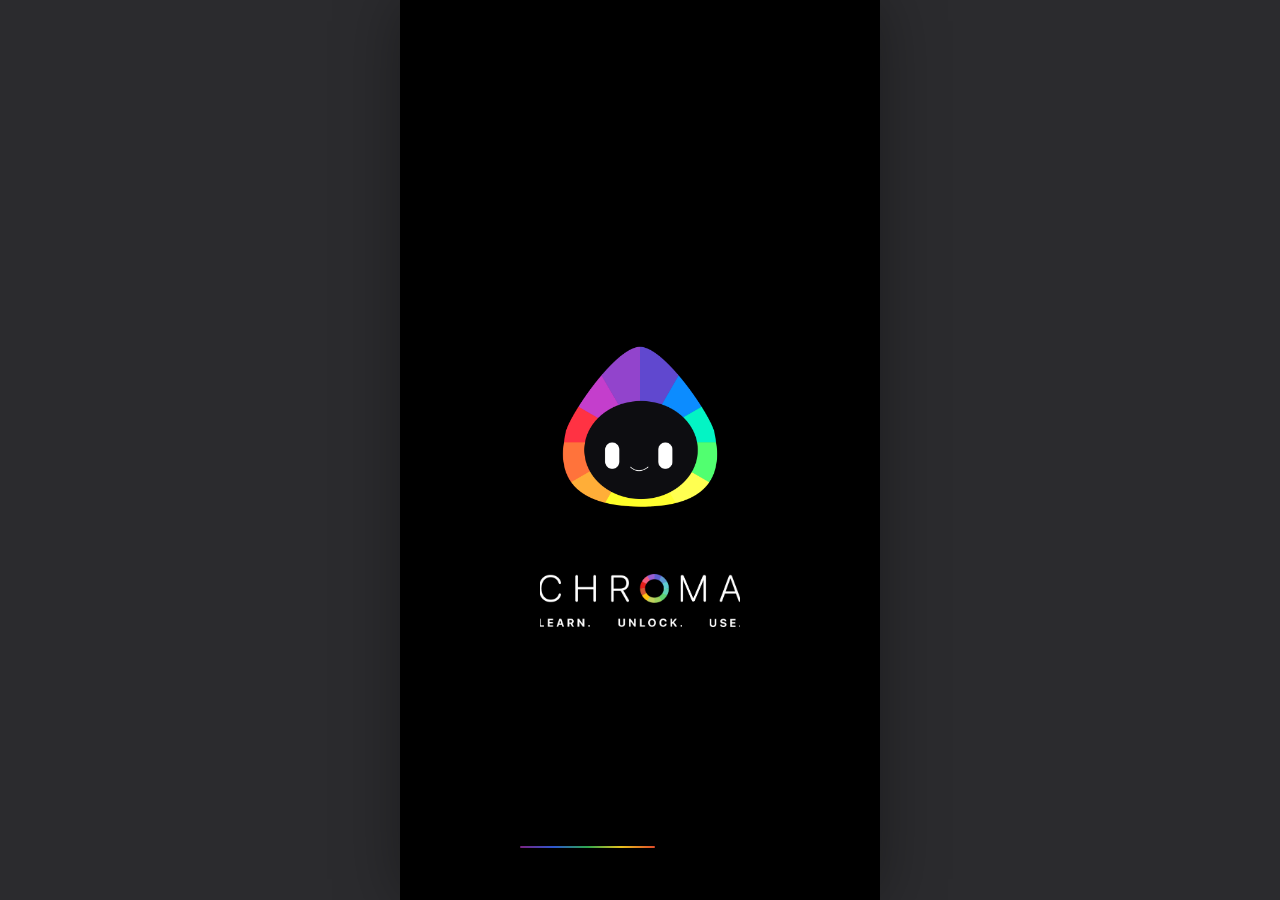
==== app/index.html @ 25a41962 "Add secret colors unlock section to index.html" ====
<!DOCTYPE html>
<html lang="it">
<head>
<meta charset="UTF-8">
<meta name="viewport" content="width=device-width, initial-scale=1, viewport-fit=cover">
<title>CHROMA</title>
<link rel="preconnect" href="https://fonts.googleapis.com">
<link rel="preconnect" href="https://fonts.gstatic.com" crossorigin>
<link href="https://fonts.googleapis.com/css2?family=Inter:wght@300;400;500;600;700&family=Roboto:wght@400;500;600;700&display=swap" rel="stylesheet">
<link rel="stylesheet" href="style.css">
<link rel="manifest" href="manifest.webmanifest">
<meta name="theme-color" content="#7b2482">
<link rel="icon" href="icons/icon-192.png">
<link rel="apple-touch-icon" href="icons/icon-192.png">
<meta name="apple-mobile-web-app-capable" content="yes">
<meta name="mobile-web-app-capable" content="yes">
<meta name="apple-mobile-web-app-status-bar-style" content="black-translucent">
<meta name="apple-mobile-web-app-title" content="CHROMA">
</head>
<body>
<div id="device">

  <section class="screen" id="splash">
    <img class="splash-logo" data-a="chroma-logo.png" alt="Chroma">
    <img class="splash-lettering" data-a="chroma-lettering.png" alt="CHROMA – Learn. Unlock. Use.">
    <div class="splash-line"></div>
  </section>

  <section class="screen onb" id="onb1">
    <h1 class="onb-title">Benvenuto in <b>CHROMA</b></h1>
    <p class="onb-text">L’applicazione che ti insegna<br>il vero significato dei colori</p>
    <img class="onb-omino" data-a="chroma-omino.png" alt="">
    <button class="btn-primary onb-btn wide" data-go="onb2">Impara con Chroma</button>
    <img class="onb-dots" data-a="dots-1.svg" alt="">
  </section>

  <section class="screen onb" id="onb2">
    <h1 class="onb-title">Impara</h1>
    <p class="onb-text t2">Approfondisci la teoria<br>e la psicologia dei colori<br>con lezioni interattive.</p>
    <div class="onb-illu">
      <img data-a="impara-1.png" style="left:44px;top:118px;width:105px;transform:rotate(-21.5deg)" alt="">
      <img data-a="impara-2.png" style="left:125px;top:150px;width:112px;transform:rotate(26deg)" alt="">
      <img data-a="impara-3.png" style="left:121px;top:27px;width:105px;transform:rotate(22deg)" alt="">
    </div>
    <button class="btn-primary onb-btn" data-go="onb3">avanti</button>
    <img class="onb-dots" data-a="dots-2.svg" alt="">
  </section>

  <section class="screen onb" id="onb3">
    <h1 class="onb-title">Gioca e impara</h1>
    <p class="onb-text t3">Completa quiz, missioni<br>e sfide per sbloccare<br>nuovi colori e badge!</p>
    <div class="onb-illu">
      <img data-a="vinci-1.png" style="left:34px;top:40px;width:110px;transform:rotate(-39deg)" alt="">
      <img data-a="vinci-2.png" style="left:71px;top:95px;width:155px" alt="">
      <img data-a="vinci-3.png" style="left:163px;top:73px;width:60px;transform:rotate(-28deg)" alt="">
    </div>
    <input class="onb-name" data-onb-name type="text" maxlength="18" placeholder="Come ti chiami?" autocomplete="given-name">
    <button class="btn-primary onb-btn" data-go="home" data-onboarded>Inizia</button>
    <img class="onb-dots" data-a="dots-3.svg" alt="">
  </section>

  <section class="screen tabbed" id="home" data-tab="home">
    <div class="scroll">
      <img class="home-face" data-a="chroma-faccia.png" alt="Chroma">
      <div class="install-bar" data-install hidden>
        <span>📲 Installa CHROMA per usarla a schermo intero</span>
        <button data-install-go>Installa</button><button class="x" data-install-x aria-label="Chiudi">✕</button>
      </div>
      <h1 class="home-title">Ciao, <span data-bind="greet">Benvenuto</span>!</h1>
      <p class="subtitle">Pronto a scoprire qualcosa di nuovo sui colori oggi?</p>

      <div class="row home-top">
        <div class="card cream streak">
          <div class="streak-num"><img data-a="fire.png" alt=""><span data-bind="streak">4</span></div>
          <div class="streak-lbl">Streak</div>
        </div>
        <button class="card cream level" data-go="profilo">
          <div class="level-head">
            <div>
              <div class="level-title">Livello <span data-bind="level">8</span></div>
              <div class="level-sub" data-bind="levelTitle">Pittore sfumato</div>
            </div>
            <img data-a="color-wheel.png" alt="">
          </div>
          <div class="xpbar"><i data-bind-width="xp"></i></div>
          <div class="xp-lbl"><span data-bind="xp">0</span> / <span data-bind="xpNeed">200</span> XP</div>
        </button>
      </div>

      <div class="card blue challenge">
        <div class="ch-title">Sfida del giorno</div>
        <div class="ch-sub" data-ch-sub>Missioni di oggi</div>
        <button class="glass-btn" data-go="missioni">Vai alle missioni <span class="m-ready" data-m-ready hidden></span></button>
      </div>

      <button class="card cream cotd" data-cotd>
        <span class="cotd-sw" data-cotd-sw></span>
        <span class="cotd-txt"><small>Colore del giorno</small><b data-cotd-name></b><em data-cotd-hex></em><span data-cotd-emo></span></span>
        <span class="cotd-go">Apri ›</span>
      </button>
      <h2 class="section">Quest giornaliere</h2>
      <button class="card cream quest-card" data-go="quizhub">
        <div class="qc-text">
          <div class="qc-title">Fammi vedere cosa hai imparato sui colori</div>
          <div class="qc-desc">Verificà la tua conoscenza sulle nolege che hai appreso dalla ultime lezioni e scopri il tuo livello sulla psicologia dei colori</div>
        </div>
        <div class="qc-bars"><img data-a="quest-bar-1.svg" alt=""><img data-a="quest-bar-2.svg" alt=""><img data-a="quest-bar-3.svg" alt=""></div>
      </button>

      <div class="section-row"><h2 class="section">I tuoi colori sbloccati</h2><span class="section"><span data-bind="ownedN">8</span> / <span data-bind="totalColors">28</span></span></div>
      <div class="colors-row">
        <div class="home-swatches" data-home-swatches></div>
        <button class="colors-more" data-go="colori"><img data-a="color-more.svg" alt=""><img class="arr" data-a="right-arrow.png" alt="Vedi tutti"></button>
      </div>

      <div class="card indigo ai-box">
        <div class="ai-text">
          <div class="ai-title">Aiutaci a insegnare qualcosa di nuovo a Chroma !</div>
          <div class="ai-sub">Il nostro modello di AI per la critica del colore</div>
        </div>
        <img class="ai-wheel" data-a="color-wheel.png" alt="">
        <a class="glass-btn ai-btn" href="https://sebabreak.github.io/Chroma/sovrainterpretazione-cromatica/" target="_blank" rel="noopener">entra sul nostro sito</a>
      </div>
    </div>
  </section>

  <section class="screen tabbed" id="explore" data-tab="explore">
    <div class="scroll">
      <button class="back" data-back><img data-a="right-arrow.png" alt="Indietro"></button>
      <h1 class="page-title">Scopri</h1>
      <h2 class="section mt">Strumenti</h2>
      <div class="tools">
        <button class="tool-card lab-card" data-go="lab"><span class="tool-ic"><svg viewBox="0 0 40 40"><path d="M20 20 L15.34 2.61 A18 18 0 0 1 24.66 2.61Z" fill="hsl(0,85%,55%)"/><path d="M20 20 L24.66 2.61 A18 18 0 0 1 32.73 7.27Z" fill="hsl(30,85%,55%)"/><path d="M20 20 L32.73 7.27 A18 18 0 0 1 37.39 15.34Z" fill="hsl(60,85%,55%)"/><path d="M20 20 L37.39 15.34 A18 18 0 0 1 37.39 24.66Z" fill="hsl(90,85%,55%)"/><path d="M20 20 L37.39 24.66 A18 18 0 0 1 32.73 32.73Z" fill="hsl(120,85%,55%)"/><path d="M20 20 L32.73 32.73 A18 18 0 0 1 24.66 37.39Z" fill="hsl(150,85%,55%)"/><path d="M20 20 L24.66 37.39 A18 18 0 0 1 15.34 37.39Z" fill="hsl(180,85%,55%)"/><path d="M20 20 L15.34 37.39 A18 18 0 0 1 7.27 32.73Z" fill="hsl(210,85%,55%)"/><path d="M20 20 L7.27 32.73 A18 18 0 0 1 2.61 24.66Z" fill="hsl(240,85%,55%)"/><path d="M20 20 L2.61 24.66 A18 18 0 0 1 2.61 15.34Z" fill="hsl(270,85%,55%)"/><path d="M20 20 L2.61 15.34 A18 18 0 0 1 7.27 7.27Z" fill="hsl(300,85%,55%)"/><path d="M20 20 L7.27 7.27 A18 18 0 0 1 15.34 2.61Z" fill="hsl(330,85%,55%)"/><circle cx="20" cy="20" r="7" fill="#fff"/></svg></span><b>Laboratorio</b><small>Ruota dei colori, codici e armonie</small></button>
        <button class="tool-card photo-card" data-go="foto"><span class="tool-ic cam"><svg viewBox="0 0 24 24"><path d="M9 4 7.5 6H4a2 2 0 0 0-2 2v10a2 2 0 0 0 2 2h16a2 2 0 0 0 2-2V8a2 2 0 0 0-2-2h-3.5L15 4z" fill="none" stroke="currentColor" stroke-width="2" stroke-linejoin="round"/><circle cx="12" cy="13" r="4" fill="none" stroke="currentColor" stroke-width="2"/></svg></span><b>Colori da una foto</b><small>Estrai e interpreta una palette</small></button>
      </div>
      <h2 class="section mt">Le mie palette</h2>
      <div class="row gap">
        <button class="pill outline-blue" data-go="palette">Le mie palette</button>
        <button class="pill fill-blue" data-toast="Sei già in Scopri">Scopri</button>
      </div>
      <h2 class="section mt">Combinazioni di colori</h2>
      <h1 class="combo-title">Combinazioni di colori</h1>
      <div class="combo-grid">
        <button data-combo="Complementari"><img data-a="complementari.png" alt=""><span>Complementari</span></button>
        <button data-combo="Analoghi"><img data-a="analoghi.png" alt=""><span>Analoghi</span></button>
        <button data-combo="Triade"><img data-a="triade.png" alt=""><span>Triade</span></button>
        <button data-combo="Split complementari"><img data-a="split-complementari.png" alt=""><span>Split complementari</span></button>
        <button data-combo="Rettangolo"><img data-a="rettangolo.png" alt=""><span>Rettangolo</span></button>
        <button data-combo="Quadrato"><img data-a="quadrato.png" alt=""><span>Quadrato</span></button>
      </div>
    </div>
  </section>

  <section class="screen tabbed" id="quest" data-tab="quest">
    <div class="scroll">
      <button class="back" data-back><img data-a="right-arrow.png" alt="Indietro"></button>
      <div class="segmented">
        <button data-go="lezioni">Lezioni</button>
        <button class="on">Quest</button>
      </div>
      <div class="stack-card">
        <div class="card yellow quest-card">
          <div class="qc-text">
            <div class="qc-title">Vediamo cosa hai imparato sui colori</div>
            <div class="qc-desc">Verificà la tua conoscenza sulle nolege che hai appreso dalla ultime lezioni e scopri il tuo livello sulla psicologia dei colori</div>
          </div>
          <div class="qc-bars"><img data-a="quest-bar-dark-1.svg" alt=""><img data-a="quest-bar-dark-2.svg" alt=""><img data-a="quest-bar-dark-3.svg" alt=""></div>
        </div>
      </div>
      <h2 class="section mt">Quiz</h2>
      <button class="card purple quest-card" data-go="quizhub">
        <div class="qc-text">
          <div class="qc-title">Fammi vedere cosa hai imparato sui colori</div>
          <div class="qc-desc">Verificà la tua conoscenza sulle nolege che hai appreso dalla ultime lezioni e scopri il tuo livello sulla psicologia dei colori</div>
        </div>
        <img class="chev" data-a="right-arrow.png" alt="">
      </button>
      <h2 class="section mt">Missioni attive</h2>
      <button class="card cream mission" data-am>
        <div class="qc-title" data-am-title></div>
        <div class="mission-row"><span data-am-n></span><span data-am-xp></span></div>
        <div class="mbar"><i data-am-bar></i></div>
      </button>
      <button class="link-all" data-go="missioni">Tutte le missioni ›</button>
    </div>
  </section>

  <section class="screen tabbed" id="lezioni" data-tab="lezioni">
    <div class="scroll">
      <button class="back" data-back><img data-a="right-arrow.png" alt="Indietro"></button>
      <div class="segmented">
        <button class="on">Lezioni</button>
        <button data-go="quest">Quest</button>
      </div>
      <div class="section-row sr-mt"><h2 class="section">Percorso guidato</h2><span class="sec-note" data-lessons-done-n></span></div>
      <div class="lesson-list" data-lessons></div>
      <div class="section-row sr-mt"><h2 class="section">Il colore nel digitale</h2><span class="sec-note" data-dig-done-n></span></div>
      <div class="lesson-list" data-lessons="digitale"></div>
      <div class="section-row sr-mt"><h2 class="section">Altre lezioni - Combinazioni di colori</h2><span class="sec-note" data-combo-read-n></span></div>
      <div class="combo-grid small">
        <button data-combo="Complementari"><img data-a="complementari.png" alt=""><span>Complementari</span></button>
        <button data-combo="Analoghi"><img data-a="analoghi.png" alt=""><span>Analoghi</span></button>
        <button data-combo="Triade"><img data-a="triade.png" alt=""><span>Triade</span></button>
        <button data-combo="Split complementari"><img data-a="split-complementari.png" alt=""><span>Split complementari</span></button>
        <button data-combo="Rettangolo"><img data-a="rettangolo.png" alt=""><span>Rettangolo</span></button>
        <button data-combo="Quadrato"><img data-a="quadrato.png" alt=""><span>Quadrato</span></button>
      </div>
    </div>
  </section>

  <section class="screen tabbed" id="lezione" data-tab="lezioni">
    <div class="scroll">
      <button class="back" data-back><img data-a="right-arrow.png" alt="Indietro"></button>
      <div class="detail-head">Dettaglio lezione</div>
      <div class="detail-img"><img data-lesson-img alt=""></div>
      <h1 class="detail-title" data-lesson-title></h1>
      <p class="detail-meta">O 5 min - livello base</p>
      <div class="detail-body" data-lesson-body></div>
      <h2 class="detail-title sm">Curiosità</h2>
      <p class="detail-body" data-lesson-fact></p>
      <div class="detail-actions">
        <button class="btn-primary sm" data-lesson-next>avanti</button>
        <button class="btn-primary sm" data-lesson-quiz>Quiz</button>
      </div>
    </div>
  </section>

  <section class="screen tabbed" id="combo" data-tab="explore">
    <div class="scroll">
      <button class="back" data-back><img data-a="right-arrow.png" alt="Indietro"></button>
      <h1 class="page-title">Combinazioni di colori</h1>
      <h2 class="section combo-name" data-combo-name></h2>
      <div data-combo-p1>
        <img class="combo-wheel" data-combo-img alt="">
        <p class="combo-p" data-combo-intro></p>
        <h3 class="combo-h">Come funziona</h3>
        <p class="combo-p" data-combo-how></p>
      </div>
      <div data-combo-p2 hidden>
        <h3 class="combo-h first">Quando usarla</h3>
        <p class="combo-p" data-combo-when></p>
        <p class="combo-p gap" data-combo-extra1></p>
        <p class="combo-p gap" data-combo-extra2></p>
      </div>
      <div class="detail-actions combo-actions">
        <button class="btn-primary sm" data-combo-next>avanti</button>
      </div>
    </div>
  </section>

  <section class="screen tabbed brown" id="quizcat" data-tab="quest">
    <div class="scroll">
      <button class="back light" data-back><img data-a="right-arrow.png" alt="Indietro"></button>
      <h1 class="page-title white">Colori</h1>
      <button class="btn-primary theory" data-go="lezioni">Consulta la teoria</button>
      <div class="lesson-list" data-lessons="quiz"></div>
    </div>
  </section>

  <section class="screen tabbed darkbrown" id="quiz" data-tab="quest">
    <div class="scroll">
      <button class="back light" data-back><img data-a="right-arrow.png" alt="Indietro"></button>
      <h1 class="page-title white" data-quiz-title></h1>
      <div class="quiz-card">
        <div class="quiz-h">Quiz</div>
        <div class="quiz-n" data-quiz-n>1 / 3</div>
        <div class="quiz-q" data-quiz-q></div>
        <div class="quiz-answers" data-quiz-answers></div>
        <div class="quiz-feedback" data-quiz-feedback></div>
        <button class="btn-primary sm quiz-next" data-quiz-next hidden>avanti</button>
      </div>
    </div>
  </section>

  <section class="screen tabbed" id="profilo" data-tab="profilo">
    <div class="scroll">
      <button class="back" data-back><img data-a="right-arrow.png" alt="Indietro"></button>
      <h1 class="page-title">Profilo</h1>
      <button class="gear" data-go="impostazioni" aria-label="Impostazioni">⚙</button>
      <div class="prof-head">
        <button class="avatar-ring" data-go="avatar" aria-label="Cambia immagine del profilo">
          <span class="avatar-pic" data-avatar></span>
          <span class="avatar-lv">Lv <b data-bind="level">1</b></span>
          <span class="avatar-edit">✎</span>
        </button>
        <div class="prof-id">
          <div class="prof-name" data-bind="name">Luca</div>
          <button class="prof-role" data-title-pick><span data-bind="levelTitle">Apprendista</span> <i>▾</i></button>
        </div>
      </div>
      <div class="lv-strip">
        <div class="lv-top"><b>Livello <span data-bind="level">1</span></b><span><span data-bind="xp">0</span> / <span data-bind="xpNeed">200</span> XP</span></div>
        <div class="xpbar wide"><i data-bind-width="xp"></i></div>
        <div class="lv-next" data-lv-next></div>
        <div class="compl"><span>Completamento di CHROMA</span><b data-bind="completion">0%</b></div>
        <div class="xpbar wide compl-bar"><i data-bind-width="completion"></i></div>
      </div>
      <div class="card cream stats3">
        <div><span>Livello</span><b data-bind="level">8</b></div>
        <div><span>XP</span><b data-bind="xp">760</b></div>
        <div><span>Colori sbloccati</span><b data-bind="ownedN">8</b></div>
      </div>
      <div class="card green totals">
        <div><span>Tempo totale</span><b data-bind="timeStr">5 h 12 min</b></div>
        <i></i>
        <div><span>XP totali</span><b data-bind="xpTotal">4.218</b></div>
      </div>
      <button class="card cream titles-link" data-go="titoli">
        <span class="tl-ic">🏅</span><span><b>I tuoi titoli</b><small><span data-bind="titlesN">1</span> titoli sbloccati · storico dei livelli</small></span><i>›</i>
      </button>
      <h2 class="section mt">I tuoi progressi</h2>
      <div class="grid2">
        <div class="card amber stat"><span>Quest completate</span><b class="g-purple" data-bind="quests">17</b></div>
        <button class="card outline-purple stat center" data-go="badges"><span>Badges</span></button>
      </div>
      <h2 class="section mt">Le tue statistiche</h2>
      <div class="grid2">
        <div class="card sky stat"><span>Lezioni completate</span><b class="g-teal" data-bind="lessonsTotal">4</b></div>
        <div class="card sky stat"><span>Quiz completati</span><b class="g-teal" data-bind="quizzes">13</b></div>
        <div class="card sky stat"><span>Missioni completate</span><b class="g-navy" data-bind="missionsDone">8</b></div>
        <div class="card cream stat"><span>Giorni in streak</span><b class="g-orange" data-bind="streak">4</b></div>
      </div>
    </div>
  </section>

  <section class="screen tabbed" id="badges" data-tab="profilo">
    <div class="scroll">
      <button class="back" data-back><img data-a="right-arrow.png" alt="Indietro"></button>
      <h1 class="page-title center">Badge</h1>
      <div class="badge-tabs">
        <button class="on" data-filter="all">Tutti</button>
        <button class="green" data-filter="got">Ottenuti</button>
        <button class="red" data-filter="locked">Bloccati</button>
      </div>
      <div class="badge-grid" data-badge-grid></div>
    </div>
  </section>

  <section class="screen tabbed" id="palette" data-tab="explore">
    <div class="scroll">
      <button class="back" data-back><img data-a="right-arrow.png" alt="Indietro"></button>
      <h1 class="page-title">Esplora</h1>
      <h2 class="section mt">Le mie palette</h2>
      <div class="row gap">
        <button class="pill fill-blue">Le mie palette</button>
        <button class="pill outline-blue" data-go="explore">Scopri</button>
      </div>
      <h2 class="section mt">Palette personali</h2>
      <div class="palette-list" data-palettes></div>
      <button class="new-pal" data-new-palette>＋ Crea una palette con i tuoi colori</button>
    </div>
  </section>

  <section class="screen tabbed" id="palettedet" data-tab="explore">
    <div class="scroll">
      <button class="back" data-back><img data-a="right-arrow.png" alt="Indietro"></button>
      <h1 class="page-title" data-pal-title></h1>
      <div class="pal-dots big" data-pal-dots></div>
      <div class="card cream pal-card"><h3>Significato</h3><p data-pal-text></p></div>
      <h2 class="section pal-emo-h">Emozioni associate</h2>
      <div class="chips" data-pal-emo></div>
      <div class="card cream pal-card"><h3>Curiosità</h3><p data-pal-fact></p></div>
    </div>
  </section>

  <section class="screen tabbed" id="missioni" data-tab="quest">
    <div class="scroll">
      <button class="back" data-back><img data-a="right-arrow.png" alt="Indietro"></button>
      <h1 class="page-title center">Missioni</h1>
      <div class="mr-tabs three">
        <button class="on" data-mtab="percorso">Percorso</button>
        <button data-mtab="giornaliera">Oggi</button>
        <button data-mtab="serie">Speciali</button>
      </div>
      <div data-mpane="percorso">
        <p class="mr-note">Completa lezioni e quiz per ottenere XP e sbloccare nuovi colori.</p>
        <div class="m-list" data-missions="percorso"></div>
      </div>
      <div data-mpane="giornaliera" hidden>
        <p class="mr-note">Si rinnovano ogni giorno e danno XP extra per salire di livello.</p>
        <div class="m-list" data-missions="giornaliera"></div>
      </div>
      <div data-mpane="serie" hidden>
        <p class="mr-note">Torna ogni giorno: con la serie di giorni consecutivi sblocchi i colori speciali.</p>
        <div class="m-list" data-missions="serie"></div>
      </div>
    </div>
  </section>

  <section class="screen tabbed" id="missione" data-tab="quest">
    <div class="scroll center-col">
      <button class="back" data-back><img data-a="right-arrow.png" alt="Indietro"></button>
      <div class="detail-head" data-md-kind>Dettaglio missione</div>
      <div class="m-badge" data-md-pic></div>
      <h2 class="m-title" data-md-title></h2>
      <p class="m-desc" data-md-desc></p>
      <div class="card cream m-prog">
        <div class="mp-lbl">Progresso</div>
        <div class="mp-n" data-md-n></div>
        <div class="mbar"><i data-md-bar></i></div>
      </div>
      <div class="card blue m-rew">
        <div class="mp-lbl">Reward</div>
        <div class="mr-row"><span data-md-xp></span><span class="md-extra" data-md-extra></span></div>
      </div>
      <button class="btn-primary m-btn" data-md-btn></button>
    </div>
  </section>

  <section class="screen tabbed" id="rewardok" data-tab="quest">
    <div class="scroll center-col">
      <div class="detail-head">Reward ottenuto</div>
      <div class="m-badge ok"><img data-a="chroma-faccia.png" alt=""></div>
      <h2 class="m-title">Reward ottenuto!</h2>
      <p class="m-desc c">Hai guadagnato:</p>
      <p class="gain" data-ro-xp></p>
      <p class="gain won" data-ro-color>+ colore casuale</p>
      <p class="gain" data-ro-badge></p>
      <button class="btn-primary m-btn" data-go="missioni">Ottimo!</button>
    </div>
  </section>

  <section class="screen tabbed" id="lezfine" data-tab="lezioni">
    <img class="lf-face" data-a="chroma-faccia.png" alt="">
    <div class="detail-head lf-head">Lezione completata</div>
    <div class="lf-text">
      <h2>Lezione completata!</h2>
      <p>Hai guadagnato</p>
      <b>+ 50 XP</b>
    </div>
    <button class="btn-primary lf-btn" data-lf-quiz>Fai il quiz</button>
    <button class="btn-link lf-back" data-go="lezioni">Torna alle lezioni</button>
  </section>

  <section class="screen" id="evento">
    <div class="scroll ev">
      <button class="back light" data-ev-back><img data-a="right-arrow.png" alt="Indietro"></button>
      <h1 class="ev-title">Quiz completato!</h1>
      <div class="ev-sub" data-ev-name></div>
      <div class="card cream ev-res">
        <h3>Risultato</h3>
        <div class="ev-row"><span>Risposte corrette</span><b data-ev-score></b></div>
        <div class="ev-row"><span>Accuratezza</span><b data-ev-acc></b></div>
      </div>
      <div class="card cream ev-rew">
        <h3>Ricompense</h3>
        <b data-ev-xp></b>
        <img data-a="color-wheel.png" alt="">
      </div>
      <div class="card cream ev-badge" data-ev-badge>
        <h3>Nuovo badge!</h3>
        <div class="ev-b-row">
          <div class="ev-tile"><i data-ev-swatch></i></div>
          <div class="ev-b-side">
            <div class="ev-b-name" data-ev-bname></div>
            <button class="glass-btn dark" data-ev-redeem>Riscatta</button>
            <button class="ev-apply" data-ev-apply hidden>Usa come tema</button>
          </div>
        </div>
      </div>
      <p class="ev-retry" data-ev-retry>Rispondi correttamente a tutte le domande per sbloccare il colore!</p>
      <button class="btn-primary ev-btn" data-ev-back>Torna ai quiz</button>
    </div>
  </section>

  <section class="screen tabbed" id="quizhub" data-tab="quest">
    <div class="scroll">
      <button class="back" data-back><img data-a="right-arrow.png" alt="Indietro"></button>
      <h1 class="page-title">Quiz</h1>
      <h2 class="section mt">Quiz sui colori</h2>
      <button class="card cat-card cat-colors" data-go="quizcat">
        <div class="cat-t">Psicologia del colore</div>
        <div class="cat-s">8 colori, dal rosso al nero · 8 quiz</div>
        <div class="cat-prog" data-qprog-colors></div>
        <div class="cat-dots"><i style="background:#e3242b"></i><i style="background:#ff7a00"></i><i style="background:#ffd000"></i><i style="background:#2fa84f"></i><i style="background:#1f5fe0"></i><i style="background:#8a2be2"></i><i style="background:#f6f4ee"></i><i style="background:#18181d"></i></div>
        <img class="chev" data-a="right-arrow.png" alt="">
      </button>
      <h2 class="section mt">Quiz sulle combinazioni dei colori</h2>
      <button class="card cat-card cat-combo" data-go="quizcomb">
        <div class="cat-t">Combinazione dei colori</div>
        <div class="cat-s">Le basi delle combinazioni · Armonie di colore · 6 quiz</div>
        <div class="cat-prog" data-qprog-combo></div>
        <img class="cat-wheel" data-a="complementari.png" alt="">
        <img class="chev" data-a="right-arrow.png" alt="">
      </button>
      <h2 class="section mt">Quiz sul colore digitale</h2>
      <button class="card cat-card cat-dig" data-go="quizdig">
        <div class="cat-t">Il colore nel digitale</div>
        <div class="cat-s">RGB, HEX, HSL, CMYK e contrasto · 5 quiz</div>
        <div class="cat-prog" data-qprog-dig></div>
        <img class="chev" data-a="right-arrow.png" alt="">
      </button>
      <h2 class="section mt">Allenamento dell'occhio</h2>
      <div class="games">
        <button class="game-card" data-game="guess"><span class="g-ic">#</span><b>Indovina il colore</b><small>Dal codice HEX al colore</small><em data-best="guess"></em></button>
        <button class="game-card" data-game="order"><span class="g-ic">◐</span><b>Dal chiaro allo scuro</b><small>Ordina per luminosità</small><em data-best="order"></em></button>
        <button class="game-card" data-game="comp"><span class="g-ic">◑</span><b>Trova il complementare</b><small>Il colore opposto sulla ruota</small><em data-best="comp"></em></button>
      </div>
      <p class="cat-note">Fai 3 su 3 in un quiz per sbloccare un nuovo colore e usarlo come tema dell'app.</p>
    </div>
  </section>

  <section class="screen tabbed teal" id="quizcomb" data-tab="quest">
    <div class="scroll">
      <button class="back light" data-back><img data-a="right-arrow.png" alt="Indietro"></button>
      <h1 class="page-title white">Combinazione colori</h1>
      <button class="btn-primary theory" data-go="explore">Consulta la teoria</button>
      <div class="lesson-list" data-combo-quiz></div>
    </div>
  </section>

  <section class="screen tabbed" id="colori" data-tab="home">
    <div class="scroll">
      <button class="back" data-back><img data-a="right-arrow.png" alt="Indietro"></button>
      <h1 class="page-title">I tuoi colori</h1>
      <p class="subtitle">Tocca un colore sbloccato per usarlo come tema di tutta l'app.</p>
      <div class="secrets" data-secrets></div>
      <div class="card theme-preview" data-theme-preview>
        <div><b data-theme-name>Tema originale</b><span>Tema attivo</span></div>
        <button class="btn-primary sm" data-theme-reset>Ripristina</button>
      </div>
      <div class="section-row"><h2 class="section">La tua tavolozza</h2><span class="section" data-owned-n></span></div>
      <div class="scale-strip" data-scale></div>
      <div class="fams" data-owned></div>
    </div>
  </section>

  <section class="screen tabbed" id="paledit" data-tab="explore">
    <div class="scroll">
      <button class="back" data-back><img data-a="right-arrow.png" alt="Indietro"></button>
      <h1 class="page-title" data-pe-title>Nuova palette</h1>
      <label class="field"><span>Nome</span><input type="text" maxlength="22" data-pe-name placeholder="Es. La mia estate"></label>
      <div class="pal-dots big pe-preview" data-pe-preview></div>
      <div class="section-row"><h2 class="section">Scegli fino a 6 colori</h2><span class="section" data-pe-count>0 / 6</span></div>
      <div class="sw-grid" data-pe-grid></div>
      <p class="pe-hint">Puoi usare solo i colori che hai sbloccato. Completa quiz e missioni per averne altri!</p>
      <button class="btn-primary m-btn" data-pe-save>Salva palette</button>
    </div>
  </section>

  <section class="screen tabbed" id="impostazioni" data-tab="profilo">
    <div class="scroll">
      <button class="back" data-back><img data-a="right-arrow.png" alt="Indietro"></button>
      <h1 class="page-title">Impostazioni</h1>
      <div class="card cream set-card">
        <label class="field"><span>Il tuo nome</span><input type="text" maxlength="18" data-set-name placeholder="Come ti chiami?"></label>
      </div>
      <div class="card cream set-card">
        <div class="set-row"><span>Aspetto</span></div>
        <div class="seg3" data-dark-seg>
          <button data-dark="auto">Automatico</button><button data-dark="light">Chiaro</button><button data-dark="dark">Scuro</button>
        </div>
        <button class="set-link" data-go="colori">Colore del tema <span>›</span></button>
      </div>
      <div class="card cream set-card">
        <button class="set-link" data-install-go>Installa l'app sul telefono <span>›</span></button>
      </div>
      <div class="card cream set-card">
        <button class="set-link" data-force-update>Cerca aggiornamenti <span>›</span></button>
        <button class="set-link danger" data-reset>Azzera tutti i progressi <span>›</span></button>
      </div>
      <p class="version" data-version>CHROMA v1.0 · Tesi magistrale</p>
    </div>
  </section>

  <div class="sheet-bg" data-sheet-bg hidden>
    <div class="sheet" data-sheet></div>
  </div>

  <div class="sheet-bg" data-demo hidden>
    <div class="sheet demo">
      <h3>🧪 Modalità demo</h3>
      <p class="demo-sub">Simula i progressi per provare o presentare l'app.</p>
      <div class="demo-grid">
        <button data-sim="xp">+100 XP</button>
        <button data-sim="level">+1 livello</button>
        <button data-sim="time">+1 ora di studio</button>
        <button data-sim="day">+1 giorno di streak</button>
        <button data-sim="lessons">Completa le lezioni</button>
        <button data-sim="quiz">+5 quiz fatti</button>
        <button data-sim="missions">Completa le missioni</button>
        <button data-sim="colors">Sblocca tutti i colori</button>
        <button data-sim="badges">Sblocca tutti i badge</button>
        <button data-sim="secret" class="wide">✨ Sblocca i colori segreti</button>
        <button data-sim="expert" class="wide">⭐ Simula utente esperto</button>
        <button data-sim="fresh" class="wide danger">↺ Nuovo utente (azzera tutto)</button>
      </div>
      <button class="btn-primary sm demo-close" data-demo-close>Chiudi</button>
    </div>
  </div>

  <div class="sheet-bg" data-confirm hidden>
    <div class="sheet confirm">
      <h3 data-confirm-t></h3>
      <p data-confirm-p></p>
      <div class="confirm-row"><button class="pill outline-blue" data-confirm-no>Annulla</button><button class="btn-primary" data-confirm-yes>Conferma</button></div>
    </div>
  </div>

  <section class="screen tabbed" id="avatar" data-tab="profilo">
    <div class="scroll">
      <button class="back" data-back><img data-a="right-arrow.png" alt="Indietro"></button>
      <h1 class="page-title">Immagine profilo</h1>
      <div class="av-preview"><span class="avatar-pic big" data-avatar></span></div>
      <label class="btn-primary av-upload">📷 Carica una tua foto<input type="file" accept="image/*" data-av-file hidden></label>
      <h2 class="section mt">Oppure scegli un avatar</h2>
      <div class="av-grid" data-av-grid></div>
      <p class="pe-hint">Alcuni avatar si sbloccano salendo di livello.</p>
    </div>
  </section>

  <section class="screen tabbed" id="titoli" data-tab="profilo">
    <div class="scroll">
      <button class="back" data-back><img data-a="right-arrow.png" alt="Indietro"></button>
      <h1 class="page-title">I tuoi titoli</h1>
      <p class="subtitle">Ogni livello ti dà un nuovo soprannome. Tocca un titolo ottenuto per mostrarlo nel profilo.</p>
      <ol class="timeline" data-timeline></ol>
    </div>
  </section>

  <div class="sheet-bg center secret-bg" data-secret-pop hidden>
    <div class="secret-pop">
      <div class="sp-dots" data-sp-dots></div>
      <div class="sp-ring"><img data-a="chroma-faccia.png" alt=""></div>
      <p>Hai completato CHROMA</p>
      <h2>Colori segreti sbloccati!</h2>
      <span>4 colorazioni animate, riservate a chi ha finito tutto il percorso.</span>
      <button class="btn-primary" data-sp-go>Scoprili</button>
      <button class="btn-link" data-sp-close>Più tardi</button>
    </div>
  </div>

  <div class="sheet-bg center" data-levelup hidden>
    <div class="levelup">
      <div class="lu-burst" data-lu-burst></div>
      <div class="lu-lv">Livello <b data-lu-lv>2</b></div>
      <p>Nuovo titolo sbloccato</p>
      <h2 data-lu-title>Curioso del colore</h2>
      <button class="btn-primary" data-lu-ok>Fantastico!</button>
    </div>
  </div>


  <section class="screen tabbed digbg" id="quizdig" data-tab="quest">
    <div class="scroll">
      <button class="back light" data-back><img data-a="right-arrow.png" alt="Indietro"></button>
      <h1 class="page-title white">Il colore nel digitale</h1>
      <button class="btn-primary theory" data-go="lezioni">Consulta la teoria</button>
      <div class="lesson-list" data-lessons="quiz-digitale"></div>
    </div>
  </section>

  <section class="screen tabbed" id="lab" data-tab="explore">
    <div class="scroll">
      <button class="back" data-back><img data-a="right-arrow.png" alt="Indietro"></button>
      <h1 class="page-title">Laboratorio</h1>
      <p class="subtitle">Tocca o trascina sulla ruota: il giro sceglie la tinta, la distanza dal centro la saturazione. La luminosità si regola qui sotto.</p>
      <div class="wheel-wrap">
        <div class="wheel" data-wheel>
          <div class="wheel-hole"><span class="lab-preview" data-lab-preview></span></div>
          <div class="wheel-marks" data-wheel-marks></div>
        </div>
      </div>
      <label class="slider"><span>Saturazione <b data-s-val></b></span><input type="range" min="0" max="100" data-sat></label>
      <label class="slider"><span>Luminosità <b data-l-val></b></span><input type="range" min="0" max="100" data-lig></label>
      <div class="card cream lab-values">
        <div class="lv-row"><span>HEX</span><input class="hex-in" data-hex maxlength="7" spellcheck="false"><button class="copy" data-copy>Copia</button></div>
        <div class="lv-row"><span>RGB</span><b data-rgb></b></div>
        <div class="lv-row"><span>HSL</span><b data-hsl></b></div>
        <div class="lv-row"><span>CMYK</span><b data-cmyk></b></div>
        <div class="lv-row"><span>Somiglia a</span><b data-near></b></div>
        <div class="lv-row"><span>Emozioni</span><b data-emo></b></div>
      </div>
      <div class="card cream lab-contrast">
        <div class="ct" data-ct-white><span>Aa</span><small></small></div>
        <div class="ct" data-ct-black><span>Aa</span><small></small></div>
      </div>
      <h2 class="section mt">Armonie</h2>
      <div class="chips-sel" data-harm>
        <button data-h="none" class="on">Nessuna</button><button data-h="comp">Complementari</button><button data-h="anal">Analoghi</button>
        <button data-h="triad">Triade</button><button data-h="split">Split</button><button data-h="rect">Rettangolo</button><button data-h="square">Quadrato</button>
      </div>
      <div class="harm-row" data-harm-row></div>
      <h2 class="section mt">Come lo vede chi è daltonico</h2>
      <div class="chips-sel" data-cvd>
        <button data-v="none" class="on">Vista normale</button><button data-v="protan">Protanopia</button><button data-v="deutan">Deuteranopia</button><button data-v="tritan">Tritanopia</button>
      </div>
      <p class="cvd-note" data-cvd-note></p>
      <button class="btn-primary m-btn" data-lab-save>Salva come palette</button>
    </div>
  </section>

  <section class="screen tabbed" id="foto" data-tab="explore">
    <div class="scroll">
      <button class="back" data-back><img data-a="right-arrow.png" alt="Indietro"></button>
      <h1 class="page-title">Colori da una foto</h1>
      <div class="ph-hero">
        <div class="ph-art"><i style="background:#ff7a00"></i><i style="background:#1f5fe0"></i><i style="background:#ffd000"></i><i style="background:#8a2be2"></i><i style="background:#2fa84f"></i></div>
        <p>Scatta o scegli una foto: CHROMA ne estrae i colori principali, li misura e prova a interpretarli. La foto resta sul tuo dispositivo.</p>
      </div>
      <div class="ph-actions">
        <label class="ph-btn main"><svg viewBox="0 0 24 24"><path d="M9 4 7.5 6H4a2 2 0 0 0-2 2v10a2 2 0 0 0 2 2h16a2 2 0 0 0 2-2V8a2 2 0 0 0-2-2h-3.5L15 4z" fill="none" stroke="currentColor" stroke-width="2" stroke-linejoin="round"/><circle cx="12" cy="13" r="4" fill="none" stroke="currentColor" stroke-width="2"/></svg><span>Scatta una foto</span><input type="file" accept="image/*" capture="environment" data-photo hidden></label>
        <label class="ph-btn"><svg viewBox="0 0 24 24"><rect x="3" y="4" width="18" height="16" rx="2" fill="none" stroke="currentColor" stroke-width="2"/><circle cx="9" cy="10" r="2" fill="currentColor"/><path d="m4 18 5-5 3 3 3-3 5 5" fill="none" stroke="currentColor" stroke-width="2" stroke-linejoin="round"/></svg><span>Dalla galleria</span><input type="file" accept="image/*" data-photo hidden></label>
      </div>
      <div class="ph-intro" data-photo-intro>
        <h2 class="section mt">Prova con un esempio</h2>
        <div class="ph-samples">
          <button data-sample="lezione-arancione.png"><img data-a="lezione-arancione.png" alt="Arance"></button>
          <button data-sample="lezione-blu.png"><img data-a="lezione-blu.png" alt="Esempio blu"></button>
          <button data-sample="lezione-viola.png"><img data-a="lezione-viola.png" alt="Esempio viola"></button>
        </div>
        <h2 class="section mt">Come funziona</h2>
        <ol class="ph-steps">
          <li><b>Riduce la foto</b><span>L'immagine viene ridotta a pochi pixel per lavorare velocemente.</span></li>
          <li><b>Raggruppa i colori</b><span>Un algoritmo (k-means) unisce i pixel simili in 5 colori principali.</span></li>
          <li><b>Li interpreta</b><span>Misura temperatura, saturazione e luce e li collega ai significati delle lezioni.</span></li>
        </ol>
      </div>
      <div class="photo-box" data-photo-box hidden>
        <div class="ph-frame"><img data-photo-img alt="La tua foto"><div class="photo-bar" data-photo-bar></div></div>
        <div class="chips-sel small" data-pcvd>
          <button data-v="none" class="on">Vista normale</button><button data-v="protan">Protanopia</button><button data-v="deutan">Deuteranopia</button><button data-v="tritan">Tritanopia</button>
        </div>
        <h2 class="section mt">La palette</h2>
        <div class="photo-list" data-photo-list></div>
        <h2 class="section mt">Le misure</h2>
        <div class="ph-stats" data-photo-stats></div>
        <div class="card cream photo-read"><h3>Interpretazione</h3><p data-photo-read></p></div>
        <p class="pe-hint">È un'interpretazione algoritmica: collega i colori ai significati studiati nelle lezioni, ma il senso di un'immagine dipende sempre dal contesto.</p>
        <button class="btn-primary m-btn" data-photo-save>Salva come palette</button>
        <button class="btn-link ph-again" data-photo-again>Analizza un'altra foto</button>
      </div>
      <svg width="0" height="0" style="position:absolute" aria-hidden="true">
        <filter id="cvd-protan"><feColorMatrix type="matrix" values="0.567 0.433 0 0 0 0.558 0.442 0 0 0 0 0.242 0.758 0 0 0 0 0 1 0"/></filter>
        <filter id="cvd-deutan"><feColorMatrix type="matrix" values="0.625 0.375 0 0 0 0.7 0.3 0 0 0 0 0.3 0.7 0 0 0 0 0 1 0"/></filter>
        <filter id="cvd-tritan"><feColorMatrix type="matrix" values="0.95 0.05 0 0 0 0 0.433 0.567 0 0 0 0.475 0.525 0 0 0 0 0 1 0"/></filter>
      </svg>
    </div>
  </section>

  <section class="screen tabbed" id="gioco" data-tab="quest">
    <div class="scroll">
      <button class="back" data-back><img data-a="right-arrow.png" alt="Indietro"></button>
      <h1 class="page-title" data-g-title></h1>
      <div class="g-head"><span data-g-round></span><span data-g-score></span></div>
      <p class="g-prompt" data-g-prompt></p>
      <div class="g-target" data-g-target></div>
      <div class="g-opts" data-g-opts></div>
      <p class="g-feedback" data-g-feedback></p>
      <button class="btn-primary m-btn" data-g-next hidden>avanti</button>
    </div>
  </section>

  <nav id="tabbar">
    <button data-tab-go="home"><img data-a="ic-home.png" alt="Home"></button>
    <button data-tab-go="explore"><img data-a="ic-explore.png" alt="Esplora"></button>
    <button data-tab-go="quest"><img data-a="ic-quest.png" alt="Quest"></button>
    <button data-tab-go="lezioni"><img data-a="ic-lezioni.png" alt="Lezioni"></button>
    <button data-tab-go="profilo"><img data-a="ic-profilo.png" alt="Profilo"></button>
  </nav>

  <div id="toast"></div>
</div>
<script src="app.js"></script>
<script src="lab.js"></script>
<script src="features.js"></script>
</body>
</html>
---- app/style.css ----
:root {
  --bg: #f2f2f2;
  --bg-onb: #e0e0e0;
  --ink: #010101;
  --purple-btn: #7b2482;
  --cream: #fff8ec;
  --blue-card: #4a6bd0;
  --indigo: #1b0a8c;
  --sky-light: #9ad3e3;
  --sky-dark: #2e9fc0;
  --yellow: #fddc7f;
  --yellow-top: #f5c95e;
  --quiz-purple: #a200b8;
  --mission: #6a2bc7;
  --green: #64a044;
  --amber: #ffbb00;
  --stat-sky: #dff1fb;
  --brown: #b9794e;
  --darkbrown: #8a4619;
  --quiz-card: #fcc355;
  --shadow: 0 1px 3px rgba(0,0,0,.30), 0 4px 8px 3px rgba(0,0,0,.15);
  --inter: "Inter", system-ui, sans-serif;
  --roboto: "Roboto", system-ui, sans-serif;
}

* { box-sizing: border-box; margin: 0; padding: 0; }
html, body { height: 100%; }
body {
  background: #2b2b2e;
  display: flex; align-items: center; justify-content: center;
  font-family: var(--roboto); color: #000;
  -webkit-font-smoothing: antialiased;
}
button { font: inherit; color: inherit; background: none; border: 0; cursor: pointer; text-align: inherit; }
img { display: block; }

#device {
  color: var(--text, #000);
  position: relative; width: 375px; height: 812px; overflow: hidden;
  background: var(--bg); border-radius: 36px;
  box-shadow: 0 30px 80px rgba(0,0,0,.5);
  transform-origin: center;
}


.screen { position: absolute; inset: 0; display: none; background: var(--bg); }
.screen.active { display: block; animation: fade .25s ease; }
@keyframes fade { from { opacity: 0; transform: translateY(6px); } to { opacity: 1; transform: none; } }
.screen.tabbed { bottom: 60px; }
.scroll { height: 100%; overflow-y: auto; padding: 0 24px 32px; scrollbar-width: none; }
.scroll::-webkit-scrollbar { display: none; }

#tabbar {
  position: absolute; left: 0; right: 0; bottom: 0; height: 60px; background: var(--card, #fff);
  display: none; padding: 18px 39px 0; justify-content: space-between; z-index: 5;
}
#tabbar.show { display: flex; }
#tabbar button { width: 25px; height: 25px; opacity: .6; transition: opacity .15s, transform .15s; }
#tabbar button.on { opacity: 1; }
#tabbar button:active { transform: scale(.9); }
#tabbar img { width: 25px; height: 25px; object-fit: cover; }

.card { display: block; width: 100%; border-radius: 12px; box-shadow: var(--shadow); }
button.card { transition: transform .12s; }
button.card:active { transform: scale(.98); }
.cream { background: var(--cream); }
.blue { background: var(--blue-card); color: #fff; }
.indigo { background: var(--indigo); color: #fff; }
.yellow { background: var(--yellow); }
.purple { background: var(--quiz-purple); color: #fff; }
.green { background: var(--green); color: #fff; }
.amber { background: var(--amber); }
.sky { background: var(--stat-sky); }
.row { display: flex; }
.gap { gap: 24px; }

.btn-primary {
  background: var(--purple-btn); color: var(--on-accent, #fff); border-radius: 12px; box-shadow: var(--shadow);
  font: 500 18px/28px var(--inter); letter-spacing: -.25px; text-align: center;
  height: 40px; padding: 0 16px; transition: transform .12s, filter .12s;
}
.btn-primary:hover { filter: brightness(1.08); }
.btn-primary:active { transform: scale(.97); }
.btn-primary.sm { height: 34px; border-radius: 12px; }

.glass-btn {
  background: rgba(255,255,255,.35); color: #fff; border-radius: 100px;
  border: 1px solid rgba(255,255,255,.55); backdrop-filter: blur(6px);
  font: 600 14px/20px var(--roboto); letter-spacing: .1px; text-align: center;
  height: 35px; padding: 0 20px; box-shadow: inset 0 1px 0 rgba(255,255,255,.4);
}
.glass-btn:active { transform: scale(.97); }

.back { position: absolute; top: 40px; left: 20px; width: 14px; height: 14px; z-index: 2; }
.back img { width: 14px; height: 14px; transform: rotate(180deg); }
.back.light img { filter: none; }

.page-title { font: 600 28px/48px var(--inter); letter-spacing: -1.5px; color: var(--ink); padding-top: 80px; }
.page-title.white { color: #fff; }
.page-title.center { text-align: center; }
.subtitle { font: 300 13px/30px var(--inter); color: var(--text2, #0a0a0b); }
.section { font: 600 14px/20px var(--roboto); letter-spacing: .1px; color: var(--text, #000); }
.section.mt { margin-top: 28px; margin-bottom: 14px; }
.section-row { display: flex; justify-content: space-between; margin: 26px 8px 14px; }

#splash { background: #000; }
.splash-logo { position: absolute; left: 37px; top: 209px; width: 300px; height: 300px; object-fit: cover; }
.splash-lettering { position: absolute; left: 87px; top: 509px; width: 200px; height: 53px; object-fit: cover; }
.splash-line {
  position: absolute; left: 120px; top: 757px; width: 135px; height: 2px; border-radius: 2px;
  background: linear-gradient(90deg, #7b2482, #2e57d0, #2fa84f, #e8c21e, #e04a2a);
  transform-origin: left; animation: load 1.8s ease forwards;
}
@keyframes load { from { transform: scaleX(0); } to { transform: scaleX(1); } }

.onb { background: var(--bg-onb); }
.onb-title { position: absolute; top: 119px; left: 0; right: 0; text-align: center;
  font: 600 28px/48px var(--inter); letter-spacing: -1.5px; }
.onb-title b { display: block; font-size: 32px; font-weight: 700; }
.onb-text { position: absolute; top: 243px; left: 0; right: 0; text-align: center;
  font: 300 18px/30px var(--inter); }
.onb-text.t2 { top: 207px; }
.onb-text.t3 { top: 195px; }
.onb-omino { position: absolute; left: 50%; top: calc(50% + 13.5px); width: 529px; height: 529px;
  transform: translate(-50%, -50%); object-fit: cover; pointer-events: none; }
.onb-illu img { position: absolute; }
.onb-btn { position: absolute; left: 50%; top: 706px; transform: translateX(-50%); width: 160px; }
.onb-btn.wide { width: 211px; }
.onb-btn:active { transform: translateX(-50%) scale(.97); }
.onb-dots { position: absolute; left: 158px; top: 768px; width: 58px; height: 10px; }

.home-face { width: 106px; height: 106px; margin: 10px auto -36px; object-fit: cover; }
.home-title { font: 500 32px/48px var(--inter); letter-spacing: -1.5px; color: var(--ink); }
.home-top { gap: 20px; margin-top: 17px; }
.streak { width: 121px; height: 82px; padding: 11px 17px; flex: none; }
.streak-num { display: flex; align-items: center; gap: 8px; font: 500 26px/24px var(--inter); }
.streak-num img { width: 30px; height: 30px; object-fit: cover; }
.streak-lbl { font: 700 20px/28px var(--inter); letter-spacing: -.25px; margin-top: 2px; }
.level { width: 183px; height: 113px; padding: 17px 10px 0 18px; flex: none; }
.level-head { display: flex; justify-content: space-between; }
.level-head img { width: 32px; height: 32px; object-fit: cover; margin-top: -1px; }
.level-title { font: 700 20px/28px var(--inter); letter-spacing: -.25px; }
.level-sub { font: 500 14px/20px var(--roboto); letter-spacing: .1px; margin-top: 2px; }
.xpbar { height: 6px; width: 136px; background: var(--track, #d0d0d0); border-radius: 3px; margin-top: 14px; overflow: hidden; }
.xpbar i { display: block; height: 100%; background: #f5c400; border-radius: 3px; transition: width .6s; }
.xp-lbl { font: 500 11px/16px var(--roboto); letter-spacing: .5px; margin-top: 4px; }

.challenge { position: relative; height: 77px; margin-top: 20px; padding: 10px 15px; }
.ch-title { font: 500 14px/20px var(--roboto); letter-spacing: .1px; }
.ch-sub { font: 500 11px/16px var(--roboto); letter-spacing: .5px; margin-top: 8px; }
.challenge .glass-btn { position: absolute; left: 144px; top: 37px; width: 160px; }

.quest-card { position: relative; display: flex; min-height: 99px; padding: 10px 15px; margin-top: 12px; }
#home .quest-card { width: 318px; margin-left: 6px; }
.qc-text { width: 240px; }
.qc-title { font: 600 12px/20px var(--roboto); letter-spacing: .1px; }
.qc-desc { font: 400 10px/14px var(--roboto); letter-spacing: .1px; margin-top: 10px; }
.qc-bars { position: absolute; right: 9px; top: 14px; display: flex; flex-direction: column; gap: 5px; }
.qc-bars img { width: 7px; height: 21px; }
.quest-card .chev { position: absolute; right: 9px; top: 50%; width: 14px; height: 14px; transform: translateY(-50%); filter: invert(1); }

.colors-row { display: flex; align-items: center; gap: 8px; padding-left: 9px; }
.colors-row > img { width: 28px; height: 28px; margin: 0 -4px -8px; }
.colors-more { position: relative; margin-left: auto; margin-right: 10px; width: 27px; height: 27px; }
.colors-more img:first-child { width: 35px; height: 35px; margin: 0 -4px -8px; }
.colors-more .arr { position: absolute; left: 7px; top: 7px; width: 14px; height: 14px; }

.ai-box { position: relative; height: 111px; margin-top: 26px; padding: 11px 15px; }
.ai-title { font: 500 14px/20px var(--roboto); letter-spacing: .1px; width: 210px; }
.ai-sub { font: 500 11px/16px var(--roboto); letter-spacing: .5px; margin-top: 4px; white-space: nowrap; }
.ai-wheel { position: absolute; right: 3px; top: 2px; width: 70px; height: 69px; object-fit: cover; }
.ai-btn { position: absolute; left: 60px; top: 83px; width: 207px; }

.pill { height: 40px; flex: 1; border-radius: 12px; text-align: center;
  font: 500 18px/28px var(--inter); letter-spacing: -.25px; box-shadow: var(--shadow); }
.outline-blue { background: var(--bg); border: 1.5px solid var(--sky-light); color: var(--text, #000); }
.fill-blue { background: var(--sky-light); color: var(--on-light, #fff); }
.combo-title { font: 600 28px/48px var(--inter); letter-spacing: -1.5px; text-align: center; margin-top: 40px; white-space: nowrap; }
.combo-grid { display: grid; grid-template-columns: repeat(3, 1fr); row-gap: 40px; margin-top: 32px; }
.combo-grid button { display: flex; flex-direction: column; align-items: center; gap: 4px; transition: transform .12s; }
.combo-grid button:active { transform: scale(.95); }
.combo-grid img { width: 74px; height: 74px; object-fit: contain; }
.combo-grid span { font: 500 10px/20px var(--roboto); letter-spacing: .1px; white-space: nowrap; }
.combo-grid.small { row-gap: 22px; margin-top: 16px; }
.combo-grid.small img { width: 56px; height: 56px; }

.segmented { display: flex; margin-top: 84px; height: 40px; border-radius: 12px; box-shadow: var(--shadow); background: var(--sky-light); }
.segmented button { flex: 1; background: var(--sky-light); text-align: center;
  font: 500 18px/40px var(--inter); letter-spacing: -.25px; color: var(--on-light, #000); }
.segmented button:first-child { border-radius: 12px 0 0 12px; }
.segmented button:last-child { border-radius: 0 12px 12px 0; }
.segmented button.on { background: var(--sky-dark); color: var(--on-dark, #fff); border-radius: 12px; box-shadow: var(--shadow); position: relative; }

.lesson-list { display: flex; flex-direction: column; gap: 10px; }
.lesson { position: relative; display: flex; height: 89px; background: var(--card, #fff); border-radius: 12px; box-shadow: var(--shadow); overflow: hidden; transition: transform .12s; width: 100%; }
.lesson:active { transform: scale(.98); }
.lesson .thumb { width: 75px; height: 89px; object-fit: cover; flex: none; }
.lesson .info { padding: 10px 0 0 24px; }
.lesson .t { font: 600 12px/20px var(--roboto); letter-spacing: .1px; }
.lesson .s { font: 400 10px/14px var(--roboto); letter-spacing: .1px; margin-top: 10px; }
.lesson .m { display: flex; align-items: center; gap: 3px; font: 400 10px/14px var(--roboto); margin-top: 8px; }
.lesson .m img { width: 9px; height: 9px; }
.lesson .go { position: absolute; right: 14px; top: 38px; width: 14px; height: 14px; }
.lesson.done::after { content: "✓"; position: absolute; right: 40px; top: 34px; color: var(--green); font-weight: 700; }

.stack-card { position: relative; margin-top: 66px; padding-top: 14px; }
.stack-card::before { content: ""; position: absolute; left: 0; right: 0; top: 0; height: 40px; border-radius: 12px; background: var(--yellow-top); box-shadow: var(--shadow); }
.stack-card .quest-card { margin-top: 0; min-height: 98px; }
.purple.quest-card { min-height: 98px; }
.mission { padding: 12px 15px 14px; }
.mission-row { display: flex; justify-content: space-between; font: 500 14px/20px var(--roboto); letter-spacing: .1px; margin-top: 18px; }
.mbar { height: 6px; background: var(--track, #d0d0d0); border-radius: 3px; margin-top: 8px; overflow: hidden; }
.mbar i { display: block; height: 100%; background: var(--mission); border-radius: 3px; transition: width .6s; }

.detail-head { text-align: center; font: 600 14px/20px var(--roboto); padding-top: 69px; }
.detail-img { height: 162px; border-radius: 12px; overflow: hidden; margin: 9px 11px 0; }
.detail-img img { width: 100%; height: 100%; object-fit: cover; }
.detail-title { font: 600 20px/20px var(--roboto); letter-spacing: .1px; margin: 28px 12px 0; }
.detail-title.sm { margin-top: 18px; }
.detail-meta { font: 300 13px/30px var(--inter); margin: 0 12px; }
.detail-body { font: 400 14px/22px var(--roboto); letter-spacing: .1px; margin: 0 4px 0 12px; }
.detail-body p + p { margin-top: 22px; }
p.detail-body { margin-top: 10px; }
.detail-actions { display: flex; justify-content: flex-end; gap: 12px; margin-top: 14px; }
.detail-actions .btn-primary { width: 80px; padding: 0; }

.brown, .brown .scroll { background: var(--brown); }
.darkbrown, .darkbrown .scroll { background: var(--darkbrown); }
.back.light img { filter: none; }
.theory { width: 221px; margin: 10px 0 11px; }
.quiz-card { position: relative; margin: 17px -4px 0; background: var(--quiz-card); border-radius: 12px; box-shadow: var(--shadow); min-height: 511px; padding: 29px 29px 24px; }
.quiz-h { font: 700 32px/28px var(--inter); letter-spacing: -.25px; }
.quiz-n { text-align: right; font: 700 20px/20px var(--roboto); margin-top: 20px; margin-right: -9px; }
.quiz-q { font: 500 20px/24px var(--roboto); letter-spacing: .1px; margin-top: 12px; min-height: 90px; }
.quiz-answers { display: flex; flex-direction: column; gap: 30px; }
.answer { display: flex; align-items: center; gap: 16px; height: 40px; background: #fff; border-radius: 12px; box-shadow: var(--shadow); padding: 0 14px; font: 500 14px/28px var(--inter); letter-spacing: -.25px; transition: background .2s, transform .12s; width: 100%; }
.answer:active { transform: scale(.98); }
.answer .dot { width: 20px; height: 20px; border-radius: 50%; border: 1.5px solid #b8d7e2; background: #eef6f9; flex: none; }
.answer.right { background: #c9efc0; }
.answer.right .dot { background: var(--green); border-color: var(--green); }
.answer.wrong { background: #ffd2cc; }
.answer.wrong .dot { background: #e0493a; border-color: #e0493a; }
.quiz-feedback { font: 500 14px/20px var(--roboto); margin-top: 22px; min-height: 20px; }
.quiz-next { position: absolute; right: 24px; bottom: 24px; width: 100px; }
.quiz-result { text-align: center; padding-top: 30px; }
.quiz-result .big { font: 700 56px/64px var(--inter); }
.quiz-result p { font: 500 16px/24px var(--roboto); margin-top: 12px; }

.prof-head { display: flex; align-items: center; gap: 11px; margin-top: 25px; }
.avatar { position: relative; width: 90px; height: 90px; flex: none; }
.avatar-bg { width: 90px; height: 90px; }
.avatar-ic { position: absolute; left: 17px; top: 17px; width: 55px; height: 55px; object-fit: cover; }
.prof-name { font: 600 28px/48px var(--inter); letter-spacing: -1.5px; color: var(--ink); }
.prof-role { font: 300 18px/30px var(--inter); color: var(--text2, #0a0a0b); }
.stats3 { display: grid; grid-template-columns: 1fr 1fr 1.1fr; margin-top: 15px; height: 72px; padding: 6px 0; }
.stats3 > div { display: flex; flex-direction: column; align-items: center; justify-content: space-between; padding: 2px 0 8px; }
.stats3 > div + div { border-left: 1px solid #c8c8c8; }
.stats3 > div:first-child { align-items: flex-start; padding-left: 22px; }
.stats3 > div:first-child b { padding-left: 12px; }
.stats3 span { font: 500 12px/28px var(--inter); letter-spacing: -.25px; }
.stats3 b { font: 500 20px/16px var(--roboto); letter-spacing: .5px; }
.totals { display: flex; align-items: center; height: 74px; margin-top: 15px; padding: 0 21px; }
.totals > div { flex: 1; display: flex; flex-direction: column; }
.totals > div:last-child { padding-left: 38px; }
.totals span { font: 500 14px/20px var(--inter); letter-spacing: -.25px; }
.totals b { font: 700 20px/28px var(--inter); letter-spacing: -.25px; }
.totals i { width: 6px; height: 46px; background: #fff; border-radius: 3px; }
.grid2 { display: grid; grid-template-columns: 1fr 1fr; gap: 15px 14px; }
.stat { height: 64px; padding: 12px 14px; display: flex; flex-direction: column; justify-content: space-between; }
.stat span { font: 500 14px/20px var(--inter); letter-spacing: -.25px; }
.stat b { font: 500 22px/24px var(--inter); letter-spacing: -.25px; -webkit-background-clip: text; background-clip: text; color: transparent; }
.stat.center { align-items: center; justify-content: center; }
.outline-purple { background: var(--bg); border: 1px solid var(--mission); box-shadow: none; color: var(--mission); }
.g-purple { background-image: linear-gradient(90deg, #3f1c7c, #ac4bb1); }
.g-teal { background-image: linear-gradient(90deg, #5b9fb2, #68b14b); }
.g-navy { background-image: linear-gradient(90deg, #0d2d52, #4bb1a5); }
.g-orange { background-image: linear-gradient(90deg, #e08248, #dee12f); }

.badge-tabs { display: flex; gap: 13px; margin-top: 15px; }
.badge-tabs button { flex: 1; height: 32px; border-radius: 12px; text-align: center; font: 500 14px/20px var(--inter); letter-spacing: -.25px; background: var(--bg); }
.badge-tabs .green { border: 1.5px solid #9ad38f; color: #7cc36f; }
.badge-tabs .red { border: 1.5px solid #f08a8a; color: #ee7f7f; }
.badge-tabs .on { background: var(--sky-dark); color: var(--on-dark, #fff); border: 0; box-shadow: var(--shadow); }
.badge-grid { display: grid; grid-template-columns: 1fr 1fr; gap: 22px 23px; margin: 30px 6px 0; }
.badge { height: 185px; border-radius: 12px; box-shadow: var(--shadow); background: var(--sky-light); display: flex; flex-direction: column; justify-content: flex-end; align-items: center; padding-bottom: 18px; position: relative; overflow: hidden; }
.badge b { font: 600 12px/20px var(--roboto); }
.badge span { font: 400 10px/14px var(--roboto); }
.badge.locked { justify-content: center; padding: 0; }
.badge.locked img { width: 132px; height: 132px; margin-top: 60px; }
.badge.violet { background: #8e7fa8; }
.badge.brownish { background: #9a7f7a; }
.badge.hide { display: none; }

#toast { position: absolute; left: 50%; bottom: 80px; transform: translateX(-50%) translateY(20px); background: rgba(20,20,20,.9); color: #fff;
  font: 500 13px/18px var(--roboto); padding: 10px 16px; border-radius: 20px; opacity: 0; pointer-events: none; transition: .25s; z-index: 10; white-space: nowrap; }
#toast.show { opacity: 1; transform: translateX(-50%); }

.challenge .glass-btn { white-space: nowrap; }
.challenge + .section { display: block; margin-top: 14px; }
.stat { padding: 12px 12px; }
.stat span { white-space: nowrap; }
a.glass-btn { display: flex; align-items: center; justify-content: center; text-decoration: none; }

#combo .page-title { white-space: nowrap; }
.combo-name { display: block; margin-top: -5px; }
.combo-wheel { width: 310px; height: 310px; object-fit: contain; margin: 24px auto 0; }
.combo-p { font: 400 14px/22px var(--roboto); letter-spacing: .1px; margin-top: 26px; }
.combo-h { font: 600 20px/20px var(--roboto); letter-spacing: .1px; margin-top: 26px; }
.combo-h.first { margin-top: 42px; }
.combo-h + .combo-p { margin-top: 16px; }
.combo-p.gap { margin-top: 34px; }
.combo-actions { margin-top: 28px; }

.palette-list { display: flex; flex-direction: column; gap: 24px; }
.pal-item { position: relative; display: block; width: 100%; height: 84px; background: var(--cream); border-radius: 12px; box-shadow: var(--shadow); padding: 10px 30px; transition: transform .12s; }
.pal-item:active { transform: scale(.98); }
.pal-item .n { font: 500 18px/28px var(--inter); letter-spacing: -.25px; }
.pal-item .more { position: absolute; right: 12px; top: 6px; font: 700 18px/20px var(--roboto); color: #555; }
.pal-dots { display: flex; gap: 12px; margin-top: 8px; }
.pal-dots i { width: 30px; height: 30px; border-radius: 50%; box-shadow: 0 1px 3px rgba(0,0,0,.25); }
.pal-dots.big { justify-content: space-between; gap: 0; margin-top: 33px; }
.pal-dots.big i { width: 41px; height: 41px; }
.pal-card { padding: 12px 15px 16px; margin: 26px 5px 0; width: auto; }
.pal-card h3 { font: 600 14px/20px var(--roboto); letter-spacing: .1px; }
.pal-card p { font: 400 12px/18px var(--roboto); letter-spacing: .1px; margin-top: 12px; }
.pal-emo-h { display: block; margin: 36px 6px 10px; }
.chips { display: flex; flex-wrap: wrap; gap: 13px 14px; padding: 0 6px; }
.chips span { width: 79px; height: 21px; border-radius: 12px; background: var(--sky-light); color: var(--on-light, #fff); box-shadow: var(--shadow); text-align: center; font: 500 10px/21px var(--roboto); letter-spacing: .1px; }

.mr-tabs { display: flex; justify-content: space-between; margin: 15px -5px 0; }
.mr-tabs button { width: 158px; height: 32px; border-radius: 12px; text-align: center; font: 500 14px/20px var(--inter); letter-spacing: -.25px; background: var(--sky-light); color: var(--on-light, #000); }
.mr-tabs button.on { background: var(--sky-dark); color: var(--on-dark, #fff); box-shadow: var(--shadow); }
.mr-h { display: block; margin: 51px -5px 16px; }
.m-list { display: flex; flex-direction: column; gap: 16px; padding: 0 10px; }
.m-item { display: block; width: 100%; background: var(--cream); border-radius: 12px; box-shadow: var(--shadow); padding: 6px 11px 12px; transition: transform .12s; }
.m-item:active { transform: scale(.98); }
.m-item .top { display: flex; justify-content: space-between; align-items: center; font: 500 12px/25px var(--inter); letter-spacing: -.25px; }
.m-item .top b { font: 500 14px/18px var(--roboto); width: 95px; text-align: right; }
.m-item .mbar { margin-top: 6px; }
.m-item.ready { outline: 2px solid var(--green); }
.m-item.claimed { opacity: .6; }
.m-item .tag { font: 600 10px/14px var(--roboto); color: var(--green); }
.rw-badge { display: flex; align-items: center; gap: 12px; margin-top: 16px; }
.rw-tile { width: 76px; height: 97px; border-radius: 12px; background: var(--sky-light); box-shadow: var(--shadow); display: grid; place-items: center; flex: none; }
.rw-tile img { width: 69px; height: 69px; }
.rw-tile.got { background: var(--amber); }
.rw-tile.got img { filter: saturate(0) brightness(2.2); }
.rw-badge span { font: 500 12px/25px var(--inter); }
.rw-badge small { display: block; font: 400 10px/14px var(--roboto); color: #555; }

.center-col { text-align: center; }
.m-badge { width: 149px; height: 149px; margin: 16px auto 0; border-radius: 20px; background: var(--sky-light); box-shadow: var(--shadow); display: grid; place-items: center; }
.m-badge img { width: 120px; height: 120px; object-fit: cover; }
.m-badge.ok { background: var(--amber); margin-top: 78px; }
.m-title { font: 600 20px/23px var(--roboto); margin-top: 6px; }
.m-desc { font: 400 14px/22px var(--roboto); text-align: left; margin: 38px 12px 0; }
.m-desc.c { text-align: center; margin-top: 40px; }
.m-prog, .m-rew { text-align: left; padding: 8px 11px 14px; margin: 26px 10px 0; width: auto; }
.mp-lbl { font: 500 14px/20px var(--inter); }
.mp-n { font: 500 14px/20px var(--roboto); margin-top: 4px; }
.m-rew { margin-top: 22px; }
.mr-row { display: flex; justify-content: space-between; font: 600 14px/18px var(--roboto); margin-top: 8px; }
.m-btn { display: block; width: 221px; margin: 26px auto 0; }
.m-btn:disabled { filter: grayscale(1) opacity(.5); cursor: default; }
.gain { font: 600 18px/20px var(--roboto); margin-top: 16px; }

#lezfine { overflow: hidden; }
.lf-face { position: absolute; left: -140px; top: -29px; width: 655px; height: 655px; object-fit: cover; opacity: .95; pointer-events: none; }
.lf-head { position: relative; padding-top: 69px; }
.lf-text { position: absolute; left: 24px; right: 24px; top: 451px; text-align: center; }
.lf-text h2 { font: 600 20px/20px var(--roboto); }
.lf-text p { font: 300 18px/30px var(--inter); margin-top: 13px; }
.lf-text b { display: block; font: 700 20px/20px var(--roboto); margin-top: 13px; color: var(--mission); }
.lf-btn { position: absolute; left: 77px; top: 626px; width: 221px; }

#evento { background: var(--ev, #1d4fb8); }
.ev { color: var(--ev-on, #fff); padding: 0 24px 24px; }
.ev-title { font: 600 28px/48px var(--inter); letter-spacing: -1.5px; text-align: center; padding-top: 80px; }
.ev-sub { font: 600 14px/23px var(--roboto); text-align: center; }
.ev .card { color: var(--text, #000); }
.ev-res { margin-top: 50px; height: 150px; padding: 19px 22px 0 29px; }
.ev-res h3, .ev-rew h3, .ev-badge h3 { font: 600 16px/19px var(--roboto); }
.ev-row { display: flex; justify-content: space-between; font: 500 16px/20px var(--roboto); margin-top: 16px; }
.ev-row:first-of-type { margin-top: 35px; }
.ev-rew { position: relative; width: 246px; height: 95px; margin: 38px auto 0; padding: 19px 29px; }
.ev-rew b { display: block; font: 700 16px/18px var(--roboto); margin-top: 19px; color: var(--mission); }
.ev-rew img { position: absolute; right: -24px; top: 35px; width: 81px; height: 81px; object-fit: cover; }
.ev-badge { width: 274px; margin: 38px auto 0; padding: 18px 25px 15px; }
.ev-badge h3 { font-size: 24px; line-height: 35px; }
.ev-b-row { display: flex; gap: 16px; margin-top: 12px; }
.ev-tile { width: 77px; height: 99px; border-radius: 12px; background: var(--sky-light); box-shadow: var(--shadow); display: grid; place-items: center; flex: none; }
.ev-tile i { width: 56px; height: 56px; border-radius: 50%; border: 4px solid #fff; background: var(--ev); }
.ev-b-side { display: flex; flex-direction: column; justify-content: space-between; padding: 8px 0 0; }
.ev-b-name { font: 600 16px/18px var(--roboto); }
.glass-btn.dark { color: #000; background: rgba(255,255,255,.7); border-color: rgba(0,0,0,.12); box-shadow: var(--shadow); width: 140px; }
.glass-btn.dark:disabled { opacity: .6; }
.ev-retry { text-align: center; font: 500 14px/20px var(--roboto); margin-top: 30px; }
.ev-btn { display: block; width: 158px; height: 32px; font-size: 14px; line-height: 20px; margin: 36px auto 0; }
[hidden] { display: none !important; }
.badge.locked { justify-content: flex-end; padding-bottom: 18px; }
.badge.locked img { width: 110px; height: 110px; margin: 0 0 6px; }
.badge.locked b, .badge.locked span { color: #fff; }
.glass-btn.dark { white-space: nowrap; }

#device, .screen { transition: background-color .4s; }
.btn-primary, .segmented button, .badge, .fill-blue, .blue, .mbar i, .xpbar i { transition: background-color .4s, color .4s; }
.blue { background: var(--blue-card); color: var(--on-blue, #fff); }
#tabbar button { position: relative; }
#tabbar button.on::after { content: ""; position: absolute; left: 50%; bottom: -9px; width: 5px; height: 5px; margin-left: -2.5px; border-radius: 50%; background: var(--theme-dot, transparent); }

.home-swatches { display: flex; gap: 8px; flex: 1; }
.home-swatches i, .home-swatches button { width: 20px; height: 20px; border-radius: 50%; box-shadow: 0 2px 4px rgba(0,0,0,.25); flex: none; }
.home-swatches button.cur { outline: 2px solid #000; outline-offset: 2px; }
.colors-row { padding-left: 1px; }

.theme-preview { display: flex; align-items: center; justify-content: space-between; margin-top: 18px; padding: 14px 16px; background: var(--sky-light); color: var(--on-light, #000); }
.theme-preview b { display: block; font: 600 16px/20px var(--roboto); }
.theme-preview span { font: 400 11px/16px var(--roboto); opacity: .85; }
.theme-preview .btn-primary { width: 100px; padding: 0; font-size: 15px; }
.sw-grid { display: grid; grid-template-columns: repeat(4, 1fr); gap: 16px 8px; }
.sw { display: flex; flex-direction: column; align-items: center; gap: 6px; text-align: center; }
.sw i { position: relative; width: 52px; height: 52px; border-radius: 50%; box-shadow: var(--shadow); transition: transform .15s; }
button.sw:active i { transform: scale(.92); }
.sw.cur i { outline: 3px solid var(--ink); outline-offset: 3px; }
.sw.cur i::after { content: "✓"; position: absolute; inset: 0; display: grid; place-items: center; color: #fff; font: 700 20px/1 var(--roboto); text-shadow: 0 1px 2px rgba(0,0,0,.5); }
.sw span { font: 500 10px/13px var(--roboto); }
.sw small { font: 400 9px/12px var(--roboto); color: #777; }
.sw.locked i { background: repeating-linear-gradient(45deg, #d6d6d6 0 6px, #e4e4e4 6px 12px) !important; box-shadow: none; }
.sw.locked i::after { content: "🔒"; position: absolute; inset: 0; display: grid; place-items: center; font-size: 16px; }
.sw.locked span { color: #666; }

.cat-card { position: relative; min-height: 98px; padding: 14px 16px; text-align: left; }
.cat-colors { background: var(--brown); color: #fff; }
.cat-combo { background: var(--teal, #1f7a8c); color: #fff; }
.cat-t { font: 600 16px/20px var(--roboto); }
.cat-s { font: 400 11px/16px var(--roboto); margin-top: 6px; width: 190px; }
.cat-dots { display: flex; gap: 6px; margin-top: 12px; }
.cat-dots i { width: 18px; height: 18px; border-radius: 50%; border: 2px solid #fff; }
.cat-wheel { position: absolute; right: 36px; top: 16px; width: 60px; height: 60px; }
.cat-card .chev { position: absolute; right: 12px; top: 50%; width: 14px; height: 14px; transform: translateY(-50%); filter: invert(1); }
.cat-note { font: 400 12px/18px var(--roboto); color: #555; margin-top: 24px; text-align: center; }
.teal, .teal .scroll { background: #1f7a8c; }
.lesson .thumb.wheel { object-fit: contain; padding: 10px; background: #fff; }

.ev-apply { margin-top: 8px; font: 600 12px/16px var(--roboto); color: var(--ev); text-decoration: underline; text-align: left; }
.gain.won::before { content: ""; display: inline-block; width: 16px; height: 16px; border-radius: 50%; background: var(--won, transparent); margin-right: 8px; vertical-align: -2px; box-shadow: 0 1px 3px rgba(0,0,0,.3); }

.scroll { position: relative; }
img.img-missing { visibility: hidden; }
.ev .back img { filter: invert(1); }

.onb-name { position: absolute; left: 50%; top: 626px; transform: translateX(-50%); width: 240px; height: 44px; border-radius: 12px;
  border: 1.5px solid #c9c9c9; background: #fff; text-align: center; font: 500 16px/20px var(--inter); color: #000; outline: none; }
.onb-name:focus { border-color: var(--purple-btn); box-shadow: 0 0 0 3px rgba(123,36,130,.15); }
#onb3 .onb-illu img { margin-top: -30px; }
.onb, .onb .onb-title, .onb .onb-text { color: #000; }

#profilo .scroll { position: relative; }
.gear { position: absolute; right: 22px; top: 88px; width: 36px; height: 36px; border-radius: 50%; font-size: 22px; line-height: 36px; text-align: center; color: var(--text, #000); }
.gear:active { transform: rotate(40deg); }
.set-card { padding: 14px 16px; margin-top: 18px; }
.field { display: block; }
.field span { display: block; font: 600 12px/18px var(--roboto); margin-bottom: 6px; }
.field input { width: 100%; height: 40px; border-radius: 10px; border: 1.5px solid var(--sky-light); background: var(--card, #fff); color: var(--text, #000); padding: 0 12px; font: 500 15px/20px var(--inter); outline: none; }
.field input:focus { border-color: var(--sky-dark); }
#paledit .field { margin-top: 18px; }
.set-row { font: 600 12px/18px var(--roboto); }
.seg3 { display: flex; margin-top: 8px; border-radius: 10px; overflow: hidden; background: var(--sky-light); }
.seg3 button { flex: 1; height: 34px; text-align: center; font: 500 13px/34px var(--inter); color: var(--on-light, #000); }
.seg3 button.on { background: var(--sky-dark); color: var(--on-dark, #fff); border-radius: 10px; }
.set-link { display: flex; justify-content: space-between; width: 100%; margin-top: 14px; font: 500 15px/22px var(--inter); }
.set-card > .set-link:first-child { margin-top: 0; }
.set-link span { font-size: 20px; opacity: .5; }
.set-link.danger { color: #d63b2f; }
.version { text-align: center; font: 400 11px/16px var(--roboto); color: #999; margin-top: 40px; user-select: none; cursor: default; }

.pal-item { cursor: pointer; }
.pal-item .n small { font: 600 9px/12px var(--roboto); text-transform: uppercase; letter-spacing: .6px; background: var(--sky-light); color: var(--on-light, #fff); padding: 2px 6px; border-radius: 6px; vertical-align: 3px; }
.pal-item .more { position: absolute; right: 4px; top: 4px; width: 32px; height: 32px; text-align: center; border-radius: 50%; font: 700 18px/32px var(--roboto); color: var(--text2, #555); }
.pal-item .more:hover { background: rgba(0,0,0,.06); }
.new-pal { display: block; width: 100%; margin-top: 24px; height: 52px; border-radius: 12px; border: 2px dashed var(--sky-dark); color: var(--sky-dark); text-align: center; font: 600 14px/20px var(--inter); }
.new-pal:active { transform: scale(.98); }
.pe-preview { margin: 22px 0 6px; }
.pe-preview i.empty { box-shadow: none; border: 2px dashed #bbb; }
.pe-hint { font: 400 12px/18px var(--roboto); color: var(--text2, #555); margin-top: 18px; text-align: center; }
.pal-dot-btn { width: 41px; height: 41px; border-radius: 50%; box-shadow: 0 1px 3px rgba(0,0,0,.25); transition: transform .12s; }
.pal-dot-btn:active { transform: scale(.9); }
#palettedet .pal-dots.big { justify-content: flex-start; gap: 13px; }

.sheet-bg { position: absolute; inset: 0; background: rgba(0,0,0,.45); z-index: 20; display: flex; align-items: flex-end; animation: fade .2s; }
.sheet { width: 100%; background: var(--card, #fff); color: var(--text, #000); border-radius: 20px 20px 0 0; padding: 18px 18px 22px; box-shadow: 0 -8px 30px rgba(0,0,0,.25); animation: up .25s ease; }
@keyframes up { from { transform: translateY(40px); opacity: 0; } to { transform: none; opacity: 1; } }
.sheet h3 { font: 600 16px/22px var(--inter); text-align: center; margin-bottom: 10px; }
.sheet-btn { display: block; width: 100%; height: 46px; border-radius: 12px; text-align: center; font: 500 15px/46px var(--inter); }
.sheet-btn:hover { background: rgba(0,0,0,.05); }
.sheet-btn.danger { color: #d63b2f; }
.sheet-btn.cancel { margin-top: 6px; background: var(--bg); }
.demo-sub { text-align: center; font: 400 12px/18px var(--roboto); color: var(--text2, #555); margin: -4px 0 14px; }
.demo-grid { display: grid; grid-template-columns: 1fr 1fr; gap: 8px; }
.demo-grid button { height: 42px; border-radius: 10px; background: var(--bg); font: 500 13px/16px var(--inter); padding: 0 8px; text-align: center; transition: transform .1s; }
.demo-grid button:active { transform: scale(.96); background: var(--sky-light); }
.demo-grid .wide { grid-column: 1 / -1; background: var(--sky-light); color: var(--on-light, #000); font-weight: 600; }
.demo-grid .wide.danger { background: #fde4e1; color: #c0392b; }
.demo-close { display: block; width: 120px; margin: 16px auto 0; }
.sheet-bg[data-confirm] { align-items: center; padding: 24px; }
.sheet.confirm { border-radius: 20px; text-align: center; }
.sheet.confirm p { font: 400 14px/20px var(--roboto); color: var(--text2, #555); }
.confirm-row { display: flex; gap: 10px; margin-top: 18px; }
.confirm-row > * { flex: 1; height: 40px; }

.badge-art { width: 110px; height: 110px; margin-bottom: 8px; }
.badge-art svg, .rw-tile svg { width: 100%; height: 100%; display: block; filter: drop-shadow(0 3px 4px rgba(0,0,0,.2)); }
.badge.got { justify-content: flex-end; }
.rw-tile.got { background: var(--cream); }
.rw-tile svg { width: 70px; height: 70px; }
.lesson .thumb.grad { display: block; width: 75px; height: 89px; flex: none; }
.detail-img { background-size: cover; }
.cat-dots i { width: 16px; height: 16px; }

[data-dark="dark"] {
  --bg: #141417; --cream: #26231e; --stat-sky: #1c2a31; --card: #1e1e23; --track: #3a3a42;
  --text: #f1f1f3; --text2: #b9b9c0; --ink: #f1f1f3;
}
[data-dark="dark"] #device { background: var(--bg); }
[data-dark="dark"] #tabbar { box-shadow: 0 -1px 0 rgba(255,255,255,.06); }
[data-dark="dark"] #tabbar img, [data-dark="dark"] .back img, [data-dark="dark"] .lesson .go,
[data-dark="dark"] .lesson .clock { filter: invert(1); }
[data-dark="dark"] .back img { transform: rotate(180deg); }
[data-dark="dark"] .yellow, [data-dark="dark"] .amber, [data-dark="dark"] .quiz-card, [data-dark="dark"] .answer { color: #000; }
[data-dark="dark"] .cat-note, [data-dark="dark"] .version { color: #8c8c95; }
[data-dark="dark"] .sw.locked i { background: repeating-linear-gradient(45deg, #2c2c33 0 6px, #34343c 6px 12px) !important; }
[data-dark="dark"] .sw span { color: var(--text); }
[data-dark="dark"] .home-swatches button.cur { outline-color: #fff; }
[data-dark="dark"] .outline-purple { color: #b48cff; border-color: #b48cff; }
[data-dark="dark"] .badge-tabs .green { background: transparent; }
[data-dark="dark"] .stats3 > div + div { border-color: #3a3a42; }
[data-dark="dark"] .pal-item .more:hover, [data-dark="dark"] .sheet-btn:hover { background: rgba(255,255,255,.06); }
[data-dark="dark"] .demo-grid .wide.danger { background: #3a1f1c; color: #ff8a7a; }
[data-dark="dark"] .lesson .thumb.grad[style*="#ffffff"] { box-shadow: inset -1px 0 0 #333; }
[data-dark="dark"] .g-navy { background-image: linear-gradient(90deg, #7fb3e6, #4bb1a5); }
.ev-apply { color: var(--ev-link, var(--ev)); }
#evento.light-ev .ev .back img { filter: none; }

.prof-head { gap: 16px; }
.avatar-ring { position: relative; width: 98px; height: 98px; flex: none; border-radius: 50%; padding: 5px;
  background: conic-gradient(var(--sky-dark) var(--p, 0%), var(--track, #d0d0d0) 0); }
.avatar-pic { display: block; width: 100%; height: 100%; border-radius: 50%; overflow: hidden; background: #d9d9d9; }
.avatar-ring .avatar-pic { border: 3px solid var(--bg); }
.avatar-pic img, .avatar-pic svg { width: 100%; height: 100%; object-fit: cover; display: block; }
.av-default { display: grid; place-items: center; width: 100%; height: 100%; background: #d9d9d9; }
.av-default img { width: 60%; height: 60%; }
.av-chroma { display: block; width: 100%; height: 100%; background: #111; }
.av-chroma img { transform: scale(1.35); }
.avatar-lv { position: absolute; left: 50%; bottom: -8px; transform: translateX(-50%); background: var(--sky-dark); color: var(--on-dark, #fff);
  font: 600 11px/20px var(--inter); padding: 0 9px; border-radius: 10px; white-space: nowrap; box-shadow: 0 2px 4px rgba(0,0,0,.2); }
.avatar-lv b { font-weight: 800; }
.avatar-edit { position: absolute; right: 0; top: 2px; width: 26px; height: 26px; border-radius: 50%; background: var(--card, #fff); color: var(--text, #000);
  font: 600 13px/26px var(--roboto); text-align: center; box-shadow: 0 1px 4px rgba(0,0,0,.25); }
.prof-id { min-width: 0; }
.prof-role { display: inline-flex; align-items: center; gap: 4px; text-align: left; font: 300 17px/24px var(--inter); color: var(--text2, #0a0a0b); }
.prof-role i { font-style: normal; font-size: 11px; opacity: .6; }
.lv-strip { margin-top: 18px; }
.lv-top { display: flex; justify-content: space-between; font: 500 13px/18px var(--inter); }
.lv-top b { font-weight: 700; }
.xpbar.wide { width: 100%; height: 8px; border-radius: 4px; margin-top: 6px; }
.lv-next { font: 400 11px/16px var(--roboto); color: var(--text2, #555); margin-top: 6px; }
.lv-next b { font-weight: 600; color: var(--text, #000); }
.titles-link { display: flex; align-items: center; gap: 12px; padding: 12px 16px; margin-top: 16px; text-align: left; }
.titles-link .tl-ic { font-size: 26px; }
.titles-link b { display: block; font: 600 15px/20px var(--inter); }
.titles-link small { font: 400 11px/16px var(--roboto); color: var(--text2, #555); }
.titles-link i { margin-left: auto; font-style: normal; font-size: 22px; opacity: .5; }

.av-preview { display: flex; justify-content: center; margin-top: 16px; }
.avatar-pic.big { width: 130px; height: 130px; box-shadow: var(--shadow); }
.av-upload { display: block; width: 240px; margin: 20px auto 0; line-height: 40px; cursor: pointer; }
.av-grid { display: grid; grid-template-columns: repeat(4, 1fr); gap: 14px 8px; }
.av-opt { display: flex; flex-direction: column; align-items: center; gap: 5px; }
.av-opt .avatar-pic { width: 62px; height: 62px; box-shadow: 0 2px 5px rgba(0,0,0,.2); transition: transform .12s; }
.av-opt:active .avatar-pic { transform: scale(.92); }
.av-opt.cur .avatar-pic { outline: 3px solid var(--sky-dark); outline-offset: 3px; }
.av-opt small { font: 500 10px/13px var(--roboto); }
.av-opt.locked .avatar-pic { filter: grayscale(1) brightness(.75); opacity: .55; }
.av-opt.locked small::before { content: "🔒 "; }

.timeline { list-style: none; margin-top: 16px; position: relative; }
.timeline::before { content: ""; position: absolute; left: 19px; top: 10px; bottom: 10px; width: 2px; background: var(--track, #d0d0d0); }
.timeline li.locked:not(.next) { opacity: .6; }
.timeline li { position: relative; display: flex; align-items: center; gap: 14px; padding: 8px 10px 8px 0; border-radius: 12px; }
.timeline li.got { cursor: pointer; }
.timeline li.got:active { background: rgba(0,0,0,.05); }
.tl-dot { position: relative; z-index: 1; width: 40px; height: 40px; flex: none; border-radius: 50%; display: grid; place-items: center;
  background: var(--c); color: #fff; font: 700 14px/1 var(--inter); box-shadow: 0 2px 5px rgba(0,0,0,.25); border: 3px solid var(--bg); }
.timeline li.locked .tl-dot { background: var(--track, #d0d0d0); font-size: 13px; box-shadow: none; }
.timeline li.next .tl-dot { background: var(--bg); border: 2px dashed var(--sky-dark); }
.timeline b { display: block; font: 600 14px/19px var(--inter); }
.timeline small { font: 400 11px/15px var(--roboto); color: var(--text2, #666); }
.timeline li.locked b { color: var(--text2, #999); }
.timeline li.shown { background: var(--cream); box-shadow: var(--shadow); }
.timeline em { margin-left: auto; font: 600 10px/14px var(--roboto); font-style: normal; color: var(--sky-dark); text-transform: uppercase; letter-spacing: .5px; }

.sheet-bg.center { align-items: center; justify-content: center; }
.levelup { position: relative; width: 300px; background: var(--card, #fff); color: var(--text, #000); border-radius: 24px; padding: 34px 24px 24px; text-align: center;
  box-shadow: 0 20px 60px rgba(0,0,0,.4); animation: pop .45s cubic-bezier(.2,1.4,.4,1); overflow: hidden; }
@keyframes pop { from { transform: scale(.6); opacity: 0; } to { transform: none; opacity: 1; } }
.lu-lv { font: 800 44px/48px var(--inter); letter-spacing: -1.5px; color: var(--sky-dark); }
.lu-lv b { font-weight: 800; }
.levelup p { font: 500 13px/18px var(--roboto); color: var(--text2, #666); margin-top: 6px; text-transform: uppercase; letter-spacing: .6px; }
.levelup h2 { font: 700 22px/28px var(--inter); margin-top: 4px; }
.levelup .btn-primary { width: 180px; margin-top: 22px; }
.lu-burst { position: absolute; left: 50%; top: 58px; width: 0; height: 0; pointer-events: none; }
.lu-burst i { position: absolute; width: 8px; height: 14px; border-radius: 3px; background: var(--c); opacity: 0;
  transform: rotate(var(--a)) translateY(0); animation: burst 1s var(--d) ease-out forwards; }
@keyframes burst { 0% { opacity: 1; transform: rotate(var(--a)) translateY(0); } 100% { opacity: 0; transform: rotate(var(--a)) translateY(-120px); } }

.home-top { gap: 14px; }
.streak { width: auto; flex: 0 0 34%; }
.level { width: auto; flex: 1 1 auto; min-width: 0; height: auto; min-height: 113px; padding-bottom: 12px; }
.level-sub { overflow: hidden; text-overflow: ellipsis; display: -webkit-box; -webkit-line-clamp: 2; -webkit-box-orient: vertical; }
.xpbar { max-width: 100%; }
#home .quest-card { width: calc(100% - 6px); margin-left: 6px; }

.quiz-card { display: flex; flex-direction: column; min-height: 0; padding-bottom: 22px; }
.quiz-q { min-height: 0; margin: 14px 0 22px; }
.quiz-answers { gap: 14px; }
.answer { height: auto; min-height: 44px; padding: 10px 14px; line-height: 20px; text-align: left; align-items: center; }
.answer.right { background: #d9f5d0; box-shadow: inset 0 0 0 2px #4caf50, var(--shadow); }
.answer.wrong { background: #ffe1dc; box-shadow: inset 0 0 0 2px #e0493a, var(--shadow); }
.quiz-feedback { margin-top: 18px; min-height: 20px; }
.quiz-next { position: static; align-self: flex-end; margin-top: 16px; }
.quiz-result { padding-top: 10px; }
.tl-dot { color: #fff; text-shadow: 0 1px 2px rgba(0,0,0,.35); }

.screen { padding-top: env(safe-area-inset-top); }
.screen.tabbed { bottom: calc(60px + env(safe-area-inset-bottom)); }
#tabbar { height: calc(60px + env(safe-area-inset-bottom)); padding-bottom: env(safe-area-inset-bottom); }
.scroll { padding-bottom: calc(32px + env(safe-area-inset-bottom)); }
.screen.tabbed .scroll { padding-bottom: 32px; }
.field input { font-size: 16px; }

#splash.active { display: flex; flex-direction: column; align-items: center; justify-content: center; gap: 0; }
.splash-logo { position: static; width: min(300px, 70vw, 42vh); height: auto; aspect-ratio: 1; }
.splash-lettering { position: static; width: 200px; height: 53px; }
.splash-line { top: auto; bottom: calc(52px + env(safe-area-inset-bottom)); }

.onb.active { display: flex; flex-direction: column; align-items: center;
  padding: calc(env(safe-area-inset-top) + clamp(24px, 9vh, 110px)) 24px calc(env(safe-area-inset-bottom) + 22px); }
.onb .onb-title, .onb .onb-text, .onb .onb-omino, .onb .onb-btn, .onb .onb-dots, .onb .onb-name {
  position: static; transform: none; left: auto; right: auto; top: auto; }
.onb .onb-title { flex: none; }
.onb .onb-text { flex: none; margin-top: clamp(10px, 3vh, 30px); }
.onb .onb-omino { flex: 1 1 auto; min-height: 0; width: 100%; max-width: 440px; height: auto; object-fit: contain; margin: 8px 0; }
.onb .onb-illu { position: relative; flex: none; width: 300px; height: 270px; margin: auto 0; }
.onb .onb-illu img { margin: 0; }
.onb .onb-name { flex: none; margin: 8px 0 14px; }
.onb .onb-btn { flex: none; margin-top: 12px; }
.onb .onb-btn:active { transform: scale(.97); }
.onb .onb-dots { flex: none; margin-top: 20px; }
#onb3 .onb-illu img { margin-top: 0; }
@media (max-height: 700px) {
  .onb .onb-illu { transform: scale(.78); margin: -20px 0; }
  .onb .onb-title b { font-size: 28px; }
  .onb .onb-text { font-size: 16px; line-height: 26px; }
}
@media (max-height: 600px) {
  .onb .onb-illu { transform: scale(.62); margin: -50px 0; }
}

#lezfine.active { display: flex; flex-direction: column; align-items: center; }
.lf-face { left: 50%; top: calc(env(safe-area-inset-top) + 10px); width: min(655px, 150vw, 70vh); height: auto; aspect-ratio: 1; transform: translateX(-50%); }
.lf-head { width: 100%; text-align: center; }
.lf-text { position: relative; top: auto; left: auto; right: auto; margin-top: auto; padding: 0 24px; }
.lf-btn { position: relative; top: auto; left: auto; margin: 28px 0 clamp(20px, 6vh, 60px); }

.install-bar { display: flex; align-items: center; gap: 8px; margin: 12px -8px -6px; padding: 8px 8px 8px 12px; border-radius: 12px;
  background: var(--sky-light); color: var(--on-light, #000); font: 500 12px/16px var(--inter); }
.install-bar span { flex: 1; }
.install-bar button { background: var(--sky-dark); color: var(--on-dark, #fff); border-radius: 8px; padding: 6px 10px; font-weight: 600; }
.install-bar .x { background: transparent; color: inherit; padding: 6px; }
.install-bar[hidden] { display: none !important; }
.home-face { margin-top: 10px; }
.ios-steps { text-align: left; font: 400 14px/22px var(--roboto); margin: 6px 4px 14px; }
.ios-steps li { margin: 6px 0 0 18px; }
.scroll { overflow-x: hidden; }
.onb .onb-omino { transform: scale(1.45); pointer-events: none; }
.challenge .glass-btn { left: auto; right: 15px; width: min(160px, 52%); }

html, body { margin: 0; height: 100%; overflow: hidden; overscroll-behavior: none; background: var(--bg); }
body { align-items: stretch; justify-content: center; }
#device { width: 100%; max-width: 480px; height: 100vh; height: 100dvh; height: var(--app-h, 100dvh);
  border-radius: 0; box-shadow: none; transform: none !important; }
@media (min-width: 560px) {
  body { background: #2b2b2e; }
  [data-dark="dark"] body { background: #0b0b0d; }
  #device { box-shadow: 0 0 60px rgba(0,0,0,.35); }
}
.combo-wheel { width: min(310px, 100%); height: auto; aspect-ratio: 1; }
#combo .page-title { white-space: normal; line-height: 1.15; padding-bottom: 8px; }
.combo-title { white-space: normal; font-size: clamp(22px, 7.5vw, 28px); line-height: 1.2; }
@media (max-height: 460px) {
  .onb .onb-illu, .onb .onb-omino { display: none; }
  .onb.active { overflow-y: auto; justify-content: center; padding-top: calc(env(safe-area-inset-top) + 16px); }
  .onb .onb-text { margin-top: 8px; }
}
.challenge { height: auto; padding-bottom: 12px; }
.challenge .glass-btn { position: static; display: block; width: auto; min-width: 150px; margin: 8px 0 0 auto; }

.teal, .teal .scroll { background: var(--teal, #1f7a8c); }
.cat-combo { background: var(--teal, #1f7a8c); }
.purple { background: var(--quiz-purple); color: var(--on-quiz-purple, #fff); }
.quiz-card { transition: background-color .4s; }
.qstat { position: absolute; right: 36px; top: 9px; display: inline-flex; align-items: center; gap: 5px; font: 600 10px/14px var(--roboto);
  padding: 3px 8px; border-radius: 10px; }
.qstat:empty { display: none; }
.qstat i { width: 10px; height: 10px; border-radius: 50%; box-shadow: 0 0 0 1px rgba(0,0,0,.15); }
.qstat.ok { background: #e3f6dc; color: #2e7d32; }
.qstat.todo { background: #fff3cd; color: #8a5a00; }
.qstat.part { background: #eef0f3; color: #555; }
.lesson .info { padding-right: 60px; }
.cat-prog { display: inline-block; margin-top: 8px; font: 600 11px/16px var(--roboto); background: rgba(255,255,255,.22); padding: 2px 8px; border-radius: 8px; }
[data-dark="dark"] .qstat.part { background: #2c2c33; color: #ccc; }
.qstat { top: auto; bottom: 10px; right: 36px; }

.mr-tabs.three button { width: auto; flex: 1; }
.mr-tabs.three { gap: 8px; margin: 15px 0 0; }
.mr-note { font: 400 12px/18px var(--roboto); color: var(--text2, #555); margin: 22px 4px 14px; }
.m-sub { display: flex; align-items: center; gap: 5px; font: 500 11px/16px var(--roboto); color: var(--text2, #555); margin-top: 2px; }
.m-sub i { width: 12px; height: 12px; border-radius: 50%; box-shadow: 0 0 0 1px rgba(0,0,0,.15); }
.m-sub em { margin-left: auto; font-style: normal; font-weight: 600; }
.md-extra { display: inline-flex; align-items: center; gap: 6px; }
.md-extra i { width: 14px; height: 14px; border-radius: 50%; box-shadow: 0 0 0 2px rgba(255,255,255,.7); }
.md-swatch { display: block; width: 96px; height: 96px; border-radius: 50%; box-shadow: 0 4px 12px rgba(0,0,0,.25), inset 0 0 0 4px rgba(255,255,255,.6); }
.md-swatch.dim { filter: saturate(.35) brightness(1.1); opacity: .75; }
.md-xp { font: 800 40px/1 var(--inter); color: var(--on-light, #fff); }
.m-badge svg { width: 120px; height: 120px; }
.link-all { display: block; margin: 10px 0 0 auto; font: 600 13px/18px var(--inter); color: var(--sky-dark); }
.m-ready { display: inline-grid; place-items: center; min-width: 18px; height: 18px; margin-left: 4px; border-radius: 9px; background: #e0493a; color: #fff; font: 700 11px/1 var(--roboto); padding: 0 5px; }
.m-ready[hidden] { display: none; }

.combo-grid button { background: #fff; border-radius: 14px; padding: 10px 4px 6px; box-shadow: var(--shadow); color: #000; }
.combo-grid { gap: 12px; row-gap: 12px; }
.combo-grid.small { row-gap: 10px; }
.combo-grid span { white-space: normal; text-align: center; line-height: 13px; min-height: 26px; display: flex; align-items: center; }
.combo-wheel { background: #fff; border-radius: 24px; padding: 14px; box-shadow: var(--shadow); }
.cat-wheel { background: #fff; border-radius: 50%; padding: 4px; }
.back.light img { filter: invert(1) !important; }

:root { --on-light: #0f3440; --link: #1d7a96; }
.new-pal { color: var(--link); border-color: var(--link); }
.link-all { color: var(--link); }
.badge-tabs .green { color: #2f8a2b; border-color: #7cc36f; }
.badge-tabs .red { color: #c93d3d; border-color: #ee8a8a; }
.timeline li.locked:not(.next) { opacity: .8; }
.version { color: #6f6f76; }
.timeline em { color: var(--link); }
[data-dark="dark"] { --link: #6cc3dc; }
.ev-rew b { color: var(--link); }
[data-dark="dark"] .badge-tabs .red { color: #ff8f8f; }
[data-dark="dark"] .badge-tabs .green { color: #8fdc86; }
[data-dark="dark"] .sw small { color: #a3a3ac; }
.timeline li.locked b { color: #6f6f76; }
.timeline li.next b { color: var(--text, #000); }
[data-dark="dark"] .timeline li.locked b { color: #a3a3ac; }
.md-swatch { position: relative; }
.md-swatch.dim { filter: none; opacity: .6; }
.md-swatch.dim::after { content: "🔒"; position: absolute; inset: 0; display: grid; place-items: center; font-size: 30px; }

.scale-strip { display: flex; height: 18px; border-radius: 9px; overflow: hidden; box-shadow: var(--shadow); margin: 0 0 18px; }
.scale-strip i { flex: 1; }
.scale-strip i.off { background-image: repeating-linear-gradient(45deg, rgba(255,255,255,.75) 0 3px, rgba(255,255,255,.35) 3px 6px) !important; background-blend-mode: normal; filter: grayscale(.85); }
.fams { display: flex; flex-direction: column; gap: 14px; }
.fam { background: var(--cream); border-radius: 14px; padding: 10px 12px 12px; box-shadow: var(--shadow); }
.fam-h { display: flex; justify-content: space-between; font: 600 12px/16px var(--inter); margin-bottom: 8px; }
.fam-h small { font-weight: 500; color: var(--text2, #666); }
.fam-row { display: grid; grid-template-columns: repeat(4, 1fr); gap: 8px; }
.fam .sw i { width: 46px; height: 46px; }
.sr-mt { margin: 28px 0 14px; align-items: baseline; }
.sec-note { font: 600 11px/16px var(--roboto); color: var(--link); white-space: nowrap; margin-left: 8px; }
.qstat.ok { background: #e3f6dc; color: #2e7d32; }
.combo-grid button { position: relative; }
.combo-grid button.read::after { content: "✓"; position: absolute; top: 6px; right: 6px; width: 20px; height: 20px; border-radius: 50%;
  background: #4caf50; color: #fff; font: 700 12px/20px var(--roboto); text-align: center; box-shadow: 0 1px 3px rgba(0,0,0,.25); }

.compl { display: flex; justify-content: space-between; font: 500 12px/16px var(--inter); margin-top: 10px; color: var(--text2, #555); }
.compl b { color: var(--text, #000); }
.compl-bar { height: 6px; margin-top: 4px; }
.compl-bar i { background: linear-gradient(90deg, #e3242b, #ff7a00, #ffd000, #2fa84f, #12c4c0, #1f5fe0, #8a2be2) !important; }

:root { --digbg: #2c2470; }
.digbg, .digbg .scroll { background: var(--digbg); }
.cat-dig { background: var(--digbg); color: #fff; overflow: hidden; }
.cat-dig::after { content: ""; position: absolute; right: 36px; top: 18px; width: 56px; height: 56px; border-radius: 12px;
  background: conic-gradient(from 0deg, #ff0000, #ffff00, #00ff00, #00ffff, #0000ff, #ff00ff, #ff0000); box-shadow: 0 0 0 3px #fff; }

.tools { display: grid; grid-template-columns: 1fr 1fr; gap: 12px; }
.tool-card { display: flex; flex-direction: column; gap: 4px; padding: 14px 12px; border-radius: 14px; background: var(--cream); color: var(--text, #000); box-shadow: var(--shadow); text-align: left; min-height: 128px; transition: transform .12s; }
.tool-card:active, .game-card:active { transform: scale(.97); }
.tool-card b { font: 600 14px/18px var(--inter); margin-top: 6px; }
.tool-card small { font: 400 11px/15px var(--roboto); color: var(--text2, #555); }
.tool-ic { width: 44px; height: 44px; border-radius: 50%; display: grid; place-items: center; font-size: 22px; background: var(--sky-light); }
.lab-card .tool-ic { background: conic-gradient(#e3242b, #ffd000, #2fa84f, #12c4c0, #1f5fe0, #8a2be2, #e3242b); box-shadow: inset 0 0 0 12px var(--cream); outline: 2px solid rgba(0,0,0,.08); }

.cotd { display: flex; align-items: center; gap: 14px; padding: 12px 14px; margin-top: 16px; text-align: left; color: var(--text, #000); }
.cotd-sw { flex: none; width: 58px; height: 58px; border-radius: 50%; box-shadow: 0 2px 8px rgba(0,0,0,.25), inset 0 0 0 3px rgba(255,255,255,.55); }
.cotd-txt { display: flex; flex-direction: column; min-width: 0; }
.cotd-txt small { font: 500 11px/14px var(--roboto); color: var(--text2, #666); text-transform: uppercase; letter-spacing: .6px; }
.cotd-txt b { font: 700 18px/22px var(--inter); }
.cotd-txt em { font: 500 12px/16px ui-monospace, monospace; font-style: normal; color: var(--text2, #555); }
.cotd-txt span { font: 400 12px/16px var(--roboto); margin-top: 2px; }
.cotd { margin-bottom: 22px; }
.cotd-go { margin-left: auto; flex: none; white-space: nowrap; font: 600 12px/16px var(--inter); color: var(--link); }
.cotd-txt span { overflow-wrap: anywhere; }

.games { display: grid; grid-template-columns: repeat(3, 1fr); gap: 10px; }
.game-card { display: flex; flex-direction: column; align-items: center; gap: 4px; padding: 12px 6px; border-radius: 14px; background: var(--cream); color: var(--text, #000); box-shadow: var(--shadow); text-align: center; transition: transform .12s; }
.g-ic { width: 40px; height: 40px; border-radius: 50%; display: grid; place-items: center; background: var(--purple-btn); color: var(--on-accent, #fff); font: 700 20px/1 var(--inter); }
.game-card b { font: 600 12px/15px var(--inter); }
.game-card small { font: 400 10px/13px var(--roboto); color: var(--text2, #555); }
.game-card em { font: 600 10px/14px var(--roboto); font-style: normal; color: var(--link); margin-top: auto; }

.wheel-wrap { display: flex; justify-content: center; margin: 18px 0 10px; }
.wheel { position: relative; width: min(260px, 72vw); aspect-ratio: 1; border-radius: 50%; touch-action: none; cursor: crosshair;
  background: conic-gradient(hsl(0,85%,50%), hsl(30,85%,50%), hsl(60,85%,50%), hsl(90,85%,50%), hsl(120,85%,50%), hsl(150,85%,50%), hsl(180,85%,50%), hsl(210,85%,50%), hsl(240,85%,50%), hsl(270,85%,50%), hsl(300,85%,50%), hsl(330,85%,50%), hsl(360,85%,50%));
  box-shadow: var(--shadow); }
.wheel-hole { position: absolute; inset: 30%; border-radius: 50%; background: var(--bg); display: grid; place-items: center; box-shadow: inset 0 1px 4px rgba(0,0,0,.2); }
.lab-preview { width: 78%; aspect-ratio: 1; border-radius: 50%; box-shadow: 0 2px 8px rgba(0,0,0,.25); }
.wheel-marks { position: absolute; inset: 0; pointer-events: none; }
.wheel-marks i { position: absolute; width: 20px; height: 20px; margin: -10px 0 0 -10px; border-radius: 50%; border: 3px solid #fff; box-shadow: 0 1px 4px rgba(0,0,0,.45); }
.wheel-marks i.main { width: 28px; height: 28px; margin: -14px 0 0 -14px; }
.slider { display: block; margin: 12px 4px 0; }
.slider span { display: flex; justify-content: space-between; font: 500 12px/18px var(--inter); color: var(--text, #000); }
.slider input { -webkit-appearance: none; appearance: none; width: 100%; height: 14px; border-radius: 7px; margin-top: 6px; box-shadow: inset 0 0 0 1px rgba(0,0,0,.12); outline: none; }
.slider input::-webkit-slider-thumb { -webkit-appearance: none; width: 26px; height: 26px; border-radius: 50%; background: #fff; border: 3px solid #333; box-shadow: 0 1px 4px rgba(0,0,0,.35); cursor: pointer; }
.slider input::-moz-range-thumb { width: 22px; height: 22px; border-radius: 50%; background: #fff; border: 3px solid #333; cursor: pointer; }
.lab-values { margin-top: 18px; padding: 6px 14px; color: var(--text, #000); }
.lv-row { display: flex; align-items: center; gap: 10px; min-height: 40px; border-bottom: 1px solid rgba(127,127,127,.18); }
.lv-row:last-child { border-bottom: 0; }
.lv-row > span { flex: none; width: 76px; font: 500 12px/16px var(--roboto); color: var(--text2, #666); }
.lv-row > b { font: 500 13px/18px ui-monospace, Menlo, monospace; overflow-wrap: anywhere; }
.lv-row > b i { display: inline-block; width: 14px; height: 14px; border-radius: 50%; margin-right: 6px; vertical-align: -2px; box-shadow: 0 0 0 1px rgba(0,0,0,.2); }
.lv-row:nth-last-child(-n+2) > b { font-family: var(--roboto); }
.hex-in { flex: 1; min-width: 0; font: 600 15px/1 ui-monospace, Menlo, monospace; padding: 7px 10px; border-radius: 8px; border: 1px solid rgba(127,127,127,.35); background: transparent; color: inherit; text-transform: uppercase; }
.copy { flex: none; padding: 7px 12px; border-radius: 8px; background: var(--purple-btn); color: var(--on-accent, #fff); font: 600 12px/1 var(--roboto); }
.lab-contrast { display: grid; grid-template-columns: 1fr 1fr; gap: 10px; margin-top: 14px; padding: 10px; }
.ct { border-radius: 10px; padding: 10px; text-align: center; box-shadow: inset 0 0 0 1px rgba(0,0,0,.1); }
.ct span { display: block; font: 700 26px/32px var(--inter); }
.ct small { display: block; font: 500 11px/15px var(--roboto); }
.chips-sel { display: flex; flex-wrap: wrap; gap: 8px; }
.chips-sel button { padding: 7px 12px; border-radius: 16px; background: var(--cream); color: var(--text, #000); box-shadow: 0 1px 3px rgba(0,0,0,.2); font: 500 12px/16px var(--roboto); }
.chips-sel button.on { background: var(--purple-btn); color: var(--on-accent, #fff); }
.chips-sel.small button { padding: 5px 10px; font-size: 11px; }
.harm-row { display: flex; flex-wrap: wrap; gap: 10px; margin-top: 14px; }
.hsw { flex: 1 1 70px; display: flex; flex-direction: column; align-items: stretch; gap: 4px; text-align: center; }
.hsw i { display: grid; place-items: center; height: 58px; border-radius: 12px; box-shadow: var(--shadow); font: 600 11px/1 ui-monospace, monospace; font-style: normal; }
.hsw small { font: 400 11px/14px var(--roboto); color: var(--text2, #555); }
.cvd-note { font: 400 12px/18px var(--roboto); color: var(--text2, #555); margin-top: 10px; min-height: 18px; }

.photo-box { margin-top: 18px; }
.photo-box[hidden] { display: none; }
.photo-box img { width: 100%; max-height: 300px; object-fit: contain; border-radius: 14px; background: #0003; box-shadow: var(--shadow); margin-bottom: 12px; }
.photo-bar { display: flex; height: 34px; border-radius: 10px; overflow: hidden; box-shadow: var(--shadow); margin: 14px 0; }
.photo-list { display: flex; flex-direction: column; gap: 8px; }
.pc { display: flex; align-items: center; gap: 12px; padding: 8px 12px; border-radius: 12px; background: var(--cream); color: var(--text, #000); box-shadow: 0 1px 3px rgba(0,0,0,.2); text-align: left; }
.pc > i { flex: none; width: 38px; height: 38px; border-radius: 50%; box-shadow: inset 0 0 0 2px rgba(255,255,255,.5), 0 1px 3px rgba(0,0,0,.25); }
.pc span { display: flex; flex-direction: column; min-width: 0; }
.pc b { font: 600 13px/17px ui-monospace, monospace; }
.pc small { font: 400 11px/15px var(--roboto); color: var(--text2, #555); }
.pc em { margin-left: auto; font: 400 22px/1 var(--roboto); font-style: normal; color: var(--text2, #888); }
.photo-read { margin-top: 14px; padding: 14px; color: var(--text, #000); }
.photo-read h3 { font: 600 14px/18px var(--inter); margin-bottom: 6px; }
.photo-read p { font: 400 13px/20px var(--roboto); }

.g-head { display: flex; justify-content: space-between; margin-top: 10px; font: 600 13px/18px var(--inter); color: var(--text2, #555); }
.g-prompt { font: 500 15px/22px var(--inter); color: var(--text, #000); margin-top: 14px; text-align: center; }
.g-target { display: flex; justify-content: center; margin: 16px 0; min-height: 10px; }
.g-hex { font: 700 30px/40px ui-monospace, Menlo, monospace; color: var(--text, #000); letter-spacing: 1px; }
.g-sw { display: block; width: 110px; height: 110px; border-radius: 50%; box-shadow: var(--shadow), inset 0 0 0 4px rgba(255,255,255,.5); }
.g-opts { display: grid; grid-template-columns: 1fr 1fr; gap: 14px; }
.g-opts.order { grid-template-columns: repeat(4, 1fr); gap: 10px; }
.g-opt { position: relative; aspect-ratio: 1; border-radius: 18px; box-shadow: var(--shadow); font: 700 26px/1 var(--inter); transition: transform .12s; }
.g-opts.order .g-opt { border-radius: 14px; font-size: 22px; }
.g-opt:active { transform: scale(.96); }
.g-opt.right { outline: 4px solid #2fa84f; outline-offset: 3px; }
.g-opt.wrong { outline: 4px solid #e0493a; outline-offset: 3px; opacity: .8; }
.g-feedback { min-height: 22px; margin-top: 16px; text-align: center; font: 500 14px/20px var(--inter); color: var(--text, #000); }
@media (max-width: 340px) { .games { grid-template-columns: 1fr 1fr; } .tools { grid-template-columns: 1fr; } }

.lesson { height: auto; min-height: 89px; }
.lesson .thumb { height: auto; min-height: 89px; align-self: stretch; }
.lesson .info { padding: 10px 40px 10px 24px; }
.lesson .go { top: 50%; margin-top: -7px; }
#foto .av-upload { width: auto; max-width: 100%; padding: 0 22px; white-space: nowrap; display: table; }
.g-opt { display: grid; place-items: center; text-align: center; }

.lesson .thumb.wheel { padding: 8px; object-fit: contain; border-radius: 0; background: radial-gradient(circle closest-side, #fff 0 96%, rgba(255,255,255,0) 100%) content-box; }
.lesson.qlock .thumb { filter: grayscale(.85); opacity: .55; }
.lesson.qlock .t { opacity: .7; }
.qstat.lock { background: #eef0f3; color: #555; }
[data-dark="dark"] .qstat.lock { background: #2c2c33; color: #ccc; }
.sw.locked, .badge.tap, .scale-strip i[data-unlock]:not([data-unlock=""]) { cursor: pointer; }
.sw.locked:active, .badge.tap:active { transform: scale(.95); }
.sw.locked i::before { content: "Sblocca"; position: absolute; left: 50%; bottom: -6px; transform: translateX(-50%); padding: 1px 5px; border-radius: 6px; background: var(--purple-btn); color: var(--on-accent, #fff); font: 700 7px/11px var(--roboto); letter-spacing: .2px; white-space: nowrap; z-index: 1; }
.badge.tap::after { content: "Come si ottiene ›"; display: block; margin-top: 4px; font: 600 10px/14px var(--roboto); color: var(--link); }
.lf-btn { margin-bottom: 6px; }
.btn-link { font: 600 14px/20px var(--inter); color: var(--link); padding: 10px 14px; background: none; }
.lf-back { position: relative; margin: 0 0 clamp(14px, 5vh, 50px); }
.ph-again { display: block; margin: 8px auto 0; }

.wheel { background: #888; }
.tool-ic { width: 48px; height: 48px; border-radius: 14px; display: grid; place-items: center; }
.tool-ic svg { width: 34px; height: 34px; display: block; }
.lab-card .tool-ic { background: #fff; box-shadow: 0 1px 4px rgba(0,0,0,.18); outline: 0; }
.tool-ic.cam { background: var(--purple-btn); color: var(--on-accent, #fff); }
.tool-ic.cam svg { width: 26px; height: 26px; }

.ph-hero { display: flex; align-items: center; gap: 14px; margin-top: 12px; padding: 14px; border-radius: 16px; background: var(--cream); color: var(--text, #000); box-shadow: var(--shadow); }
.ph-hero p { font: 400 12.5px/18px var(--roboto); color: var(--text2, #444); }
.ph-art { position: relative; flex: none; width: 74px; height: 74px; }
.ph-art i { position: absolute; width: 34px; height: 34px; border-radius: 50%; box-shadow: 0 2px 5px rgba(0,0,0,.25), inset 0 0 0 2px rgba(255,255,255,.5); }
.ph-art i:nth-child(1) { left: 0; top: 4px; } .ph-art i:nth-child(2) { left: 36px; top: 0; } .ph-art i:nth-child(3) { left: 20px; top: 22px; width: 36px; height: 36px; }
.ph-art i:nth-child(4) { left: 2px; top: 40px; } .ph-art i:nth-child(5) { left: 40px; top: 40px; }
.ph-actions { display: grid; grid-template-columns: 1fr 1fr; gap: 10px; margin-top: 14px; }
.ph-btn { display: flex; flex-direction: column; align-items: center; gap: 6px; padding: 14px 8px; border-radius: 14px; background: var(--cream); color: var(--text, #000); box-shadow: var(--shadow); font: 600 13px/16px var(--inter); cursor: pointer; text-align: center; }
.ph-btn.main { background: var(--purple-btn); color: var(--on-accent, #fff); }
.ph-btn svg { width: 28px; height: 28px; }
.ph-btn:active { transform: scale(.97); }
.ph-intro[hidden] { display: none; }
.ph-samples { display: grid; grid-template-columns: repeat(3, 1fr); gap: 10px; }
.ph-samples button { aspect-ratio: 1; border-radius: 14px; overflow: hidden; box-shadow: var(--shadow); }
.ph-samples img { width: 100%; height: 100%; object-fit: cover; }
.ph-steps { list-style: none; counter-reset: s; display: flex; flex-direction: column; gap: 10px; }
.ph-steps li { counter-increment: s; position: relative; padding: 10px 12px 10px 50px; border-radius: 12px; background: var(--cream); color: var(--text, #000); box-shadow: 0 1px 3px rgba(0,0,0,.18); }
.ph-steps li::before { content: counter(s); position: absolute; left: 12px; top: 50%; transform: translateY(-50%); width: 26px; height: 26px; border-radius: 50%; background: var(--purple-btn); color: var(--on-accent, #fff); display: grid; place-items: center; font: 700 13px/1 var(--inter); }
.ph-steps b { display: block; font: 600 13px/18px var(--inter); }
.ph-steps span { font: 400 12px/17px var(--roboto); color: var(--text2, #555); }
.ph-frame { position: relative; border-radius: 16px; overflow: hidden; box-shadow: var(--shadow); margin-bottom: 12px; background: #0002; }
.ph-frame img { width: 100%; max-height: 320px; object-fit: cover; border-radius: 0; box-shadow: none; margin: 0; }
.ph-frame .photo-bar { margin: 0; border-radius: 0; box-shadow: none; height: 26px; }
.pc span { flex: 1; }
.pc u { display: block; height: 4px; border-radius: 2px; margin-top: 5px; text-decoration: none; }
.pc b { font-family: var(--inter); }
.pc em { font: 700 14px/1 var(--inter); color: var(--text, #000); }
.ph-stats { display: flex; flex-direction: column; gap: 10px; }
.ph-stat { padding: 12px 14px; border-radius: 14px; background: var(--cream); color: var(--text, #000); box-shadow: 0 1px 3px rgba(0,0,0,.18); }
.ph-sh { display: flex; justify-content: space-between; font: 500 12px/16px var(--roboto); color: var(--text2, #555); }
.ph-sh b { font: 700 13px/16px var(--inter); color: var(--text, #000); }
.ph-track { position: relative; height: 10px; border-radius: 5px; margin-top: 8px; box-shadow: inset 0 0 0 1px rgba(0,0,0,.1); }
.ph-track i { position: absolute; top: 50%; width: 18px; height: 18px; margin: -9px 0 0 -9px; border-radius: 50%; background: #fff; border: 3px solid #222; box-shadow: 0 1px 3px rgba(0,0,0,.35); }
.ph-row { display: flex; align-items: center; gap: 12px; }
.ph-row > div:last-child { flex: 1; }
.ph-row small { display: block; font: 400 12px/17px var(--roboto); color: var(--text2, #555); margin-top: 3px; }
.ph-ct { flex: none; width: 48px; height: 48px; border-radius: 12px; display: grid; place-items: center; font: 700 20px/1 var(--inter); box-shadow: inset 0 0 0 1px rgba(0,0,0,.12); }
.ph-harm { flex: none; position: relative; width: 48px; height: 48px; border-radius: 50%; overflow: hidden; display: flex; flex-wrap: wrap; transform: rotate(-20deg); box-shadow: 0 1px 3px rgba(0,0,0,.25); }
.ph-harm i { flex: 1 1 40%; }
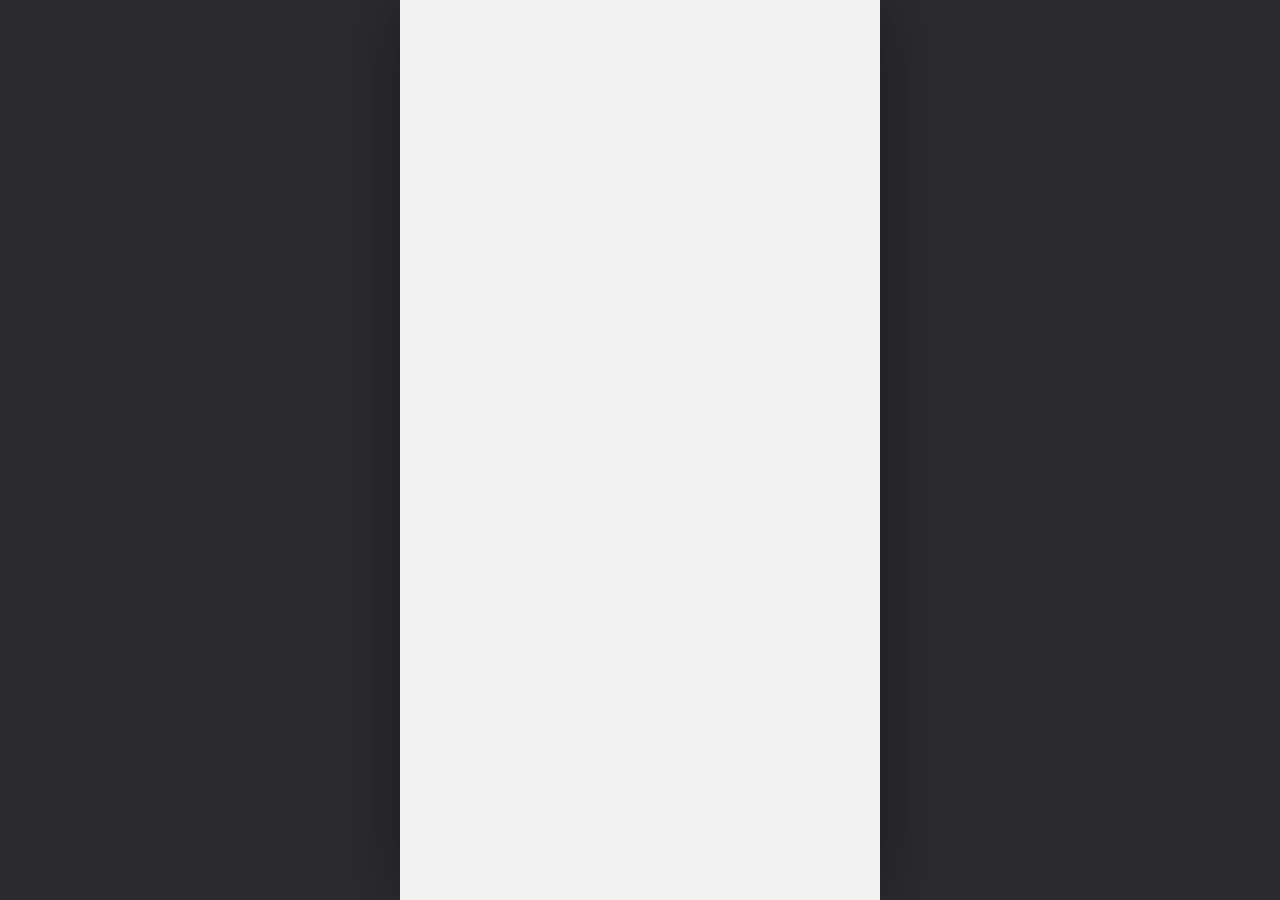
==== commit 05fdf522: "Update index.html" ====
--- a/app/index.html
+++ b/app/index.html
@@ -21,47 +21,47 @@
 <div id="device">
 
   <section class="screen" id="splash">
-    <img class="splash-logo" data-a="chroma-logo.png" alt="Chroma">
-    <img class="splash-lettering" data-a="chroma-lettering.png" alt="CHROMA – Learn. Unlock. Use.">
+    <img class="splash-logo" src="assets/chroma-logo.png" alt="Chroma">
+    <img class="splash-lettering" src="assets/chroma-lettering.png" alt="CHROMA – Learn. Unlock. Use.">
     <div class="splash-line"></div>
   </section>
 
   <section class="screen onb" id="onb1">
     <h1 class="onb-title">Benvenuto in <b>CHROMA</b></h1>
     <p class="onb-text">L’applicazione che ti insegna<br>il vero significato dei colori</p>
-    <img class="onb-omino" data-a="chroma-omino.png" alt="">
+    <img class="onb-omino" src="assets/chroma-omino.png" alt="">
     <button class="btn-primary onb-btn wide" data-go="onb2">Impara con Chroma</button>
-    <img class="onb-dots" data-a="dots-1.svg" alt="">
+    <img class="onb-dots" src="assets/dots-1.svg" alt="">
   </section>
 
   <section class="screen onb" id="onb2">
     <h1 class="onb-title">Impara</h1>
     <p class="onb-text t2">Approfondisci la teoria<br>e la psicologia dei colori<br>con lezioni interattive.</p>
     <div class="onb-illu">
-      <img data-a="impara-1.png" style="left:44px;top:118px;width:105px;transform:rotate(-21.5deg)" alt="">
-      <img data-a="impara-2.png" style="left:125px;top:150px;width:112px;transform:rotate(26deg)" alt="">
-      <img data-a="impara-3.png" style="left:121px;top:27px;width:105px;transform:rotate(22deg)" alt="">
+      <img src="assets/impara-1.png" style="left:44px;top:118px;width:105px;transform:rotate(-21.5deg)" alt="">
+      <img src="assets/impara-2.png" style="left:125px;top:150px;width:112px;transform:rotate(26deg)" alt="">
+      <img src="assets/impara-3.png" style="left:121px;top:27px;width:105px;transform:rotate(22deg)" alt="">
     </div>
     <button class="btn-primary onb-btn" data-go="onb3">avanti</button>
-    <img class="onb-dots" data-a="dots-2.svg" alt="">
+    <img class="onb-dots" src="assets/dots-2.svg" alt="">
   </section>
 
   <section class="screen onb" id="onb3">
     <h1 class="onb-title">Gioca e impara</h1>
     <p class="onb-text t3">Completa quiz, missioni<br>e sfide per sbloccare<br>nuovi colori e badge!</p>
     <div class="onb-illu">
-      <img data-a="vinci-1.png" style="left:34px;top:40px;width:110px;transform:rotate(-39deg)" alt="">
-      <img data-a="vinci-2.png" style="left:71px;top:95px;width:155px" alt="">
-      <img data-a="vinci-3.png" style="left:163px;top:73px;width:60px;transform:rotate(-28deg)" alt="">
+      <img src="assets/vinci-1.png" style="left:34px;top:40px;width:110px;transform:rotate(-39deg)" alt="">
+      <img src="assets/vinci-2.png" style="left:71px;top:95px;width:155px" alt="">
+      <img src="assets/vinci-3.png" style="left:163px;top:73px;width:60px;transform:rotate(-28deg)" alt="">
     </div>
     <input class="onb-name" data-onb-name type="text" maxlength="18" placeholder="Come ti chiami?" autocomplete="given-name">
     <button class="btn-primary onb-btn" data-go="home" data-onboarded>Inizia</button>
-    <img class="onb-dots" data-a="dots-3.svg" alt="">
+    <img class="onb-dots" src="assets/dots-3.svg" alt="">
   </section>
 
   <section class="screen tabbed" id="home" data-tab="home">
     <div class="scroll">
-      <img class="home-face" data-a="chroma-faccia.png" alt="Chroma">
+      <img class="home-face" src="assets/chroma-faccia.png" alt="Chroma">
       <div class="install-bar" data-install hidden>
         <span>📲 Installa CHROMA per usarla a schermo intero</span>
         <button data-install-go>Installa</button><button class="x" data-install-x aria-label="Chiudi">✕</button>
@@ -71,7 +71,7 @@
 
       <div class="row home-top">
         <div class="card cream streak">
-          <div class="streak-num"><img data-a="fire.png" alt=""><span data-bind="streak">4</span></div>
+          <div class="streak-num"><img src="assets/fire.png" alt=""><span data-bind="streak">4</span></div>
           <div class="streak-lbl">Streak</div>
         </div>
         <button class="card cream level" data-go="profilo">
@@ -80,7 +80,7 @@
               <div class="level-title">Livello <span data-bind="level">8</span></div>
               <div class="level-sub" data-bind="levelTitle">Pittore sfumato</div>
             </div>
-            <img data-a="color-wheel.png" alt="">
+            <img src="assets/color-wheel.png" alt="">
           </div>
           <div class="xpbar"><i data-bind-width="xp"></i></div>
           <div class="xp-lbl"><span data-bind="xp">0</span> / <span data-bind="xpNeed">200</span> XP</div>
@@ -102,15 +102,15 @@
       <button class="card cream quest-card" data-go="quizhub">
         <div class="qc-text">
           <div class="qc-title">Fammi vedere cosa hai imparato sui colori</div>
-          <div class="qc-desc">Verificà la tua conoscenza sulle nolege che hai appreso dalla ultime lezioni e scopri il tuo livello sulla psicologia dei colori</div>
-        </div>
-        <div class="qc-bars"><img data-a="quest-bar-1.svg" alt=""><img data-a="quest-bar-2.svg" alt=""><img data-a="quest-bar-3.svg" alt=""></div>
+          <div class="qc-desc">Verifica quello che hai imparato nelle ultime lezioni e scopri il tuo livello sulla psicologia dei colori</div>
+        </div>
+        <div class="qc-bars"><img src="assets/quest-bar-1.svg" alt=""><img src="assets/quest-bar-2.svg" alt=""><img src="assets/quest-bar-3.svg" alt=""></div>
       </button>
 
       <div class="section-row"><h2 class="section">I tuoi colori sbloccati</h2><span class="section"><span data-bind="ownedN">8</span> / <span data-bind="totalColors">28</span></span></div>
       <div class="colors-row">
         <div class="home-swatches" data-home-swatches></div>
-        <button class="colors-more" data-go="colori"><img data-a="color-more.svg" alt=""><img class="arr" data-a="right-arrow.png" alt="Vedi tutti"></button>
+        <button class="colors-more" data-go="colori"><img src="assets/color-more.svg" alt=""><img class="arr" src="assets/right-arrow.png" alt="Vedi tutti"></button>
       </div>
 
       <div class="card indigo ai-box">
@@ -118,7 +118,7 @@
           <div class="ai-title">Aiutaci a insegnare qualcosa di nuovo a Chroma !</div>
           <div class="ai-sub">Il nostro modello di AI per la critica del colore</div>
         </div>
-        <img class="ai-wheel" data-a="color-wheel.png" alt="">
+        <img class="ai-wheel" src="assets/color-wheel.png" alt="">
         <a class="glass-btn ai-btn" href="https://sebabreak.github.io/Chroma/sovrainterpretazione-cromatica/" target="_blank" rel="noopener">entra sul nostro sito</a>
       </div>
     </div>
@@ -126,12 +126,12 @@
 
   <section class="screen tabbed" id="explore" data-tab="explore">
     <div class="scroll">
-      <button class="back" data-back><img data-a="right-arrow.png" alt="Indietro"></button>
+      <button class="back" data-back><img src="assets/right-arrow.png" alt="Indietro"></button>
       <h1 class="page-title">Scopri</h1>
       <h2 class="section mt">Strumenti</h2>
       <div class="tools">
-        <button class="tool-card lab-card" data-go="lab"><span class="tool-ic"><svg viewBox="0 0 40 40"><path d="M20 20 L15.34 2.61 A18 18 0 0 1 24.66 2.61Z" fill="hsl(0,85%,55%)"/><path d="M20 20 L24.66 2.61 A18 18 0 0 1 32.73 7.27Z" fill="hsl(30,85%,55%)"/><path d="M20 20 L32.73 7.27 A18 18 0 0 1 37.39 15.34Z" fill="hsl(60,85%,55%)"/><path d="M20 20 L37.39 15.34 A18 18 0 0 1 37.39 24.66Z" fill="hsl(90,85%,55%)"/><path d="M20 20 L37.39 24.66 A18 18 0 0 1 32.73 32.73Z" fill="hsl(120,85%,55%)"/><path d="M20 20 L32.73 32.73 A18 18 0 0 1 24.66 37.39Z" fill="hsl(150,85%,55%)"/><path d="M20 20 L24.66 37.39 A18 18 0 0 1 15.34 37.39Z" fill="hsl(180,85%,55%)"/><path d="M20 20 L15.34 37.39 A18 18 0 0 1 7.27 32.73Z" fill="hsl(210,85%,55%)"/><path d="M20 20 L7.27 32.73 A18 18 0 0 1 2.61 24.66Z" fill="hsl(240,85%,55%)"/><path d="M20 20 L2.61 24.66 A18 18 0 0 1 2.61 15.34Z" fill="hsl(270,85%,55%)"/><path d="M20 20 L2.61 15.34 A18 18 0 0 1 7.27 7.27Z" fill="hsl(300,85%,55%)"/><path d="M20 20 L7.27 7.27 A18 18 0 0 1 15.34 2.61Z" fill="hsl(330,85%,55%)"/><circle cx="20" cy="20" r="7" fill="#fff"/></svg></span><b>Laboratorio</b><small>Ruota dei colori, codici e armonie</small></button>
-        <button class="tool-card photo-card" data-go="foto"><span class="tool-ic cam"><svg viewBox="0 0 24 24"><path d="M9 4 7.5 6H4a2 2 0 0 0-2 2v10a2 2 0 0 0 2 2h16a2 2 0 0 0 2-2V8a2 2 0 0 0-2-2h-3.5L15 4z" fill="none" stroke="currentColor" stroke-width="2" stroke-linejoin="round"/><circle cx="12" cy="13" r="4" fill="none" stroke="currentColor" stroke-width="2"/></svg></span><b>Colori da una foto</b><small>Estrai e interpreta una palette</small></button>
+        <button class="tool-card lab-card" data-go="lab"><span class="tool-ic"><img src="assets/lab-wheel.png" alt=""></span><b>Laboratorio</b><small>Ruota dei colori, codici e armonie</small></button>
+        <button class="tool-card photo-card" data-go="foto"><span class="tool-ic cam"><i class="mi" style="--m:url(assets/icona-foto.png)"></i></span><b>Colori da una foto</b><small>Estrai e interpreta una palette</small></button>
       </div>
       <h2 class="section mt">Le mie palette</h2>
       <div class="row gap">
@@ -141,19 +141,19 @@
       <h2 class="section mt">Combinazioni di colori</h2>
       <h1 class="combo-title">Combinazioni di colori</h1>
       <div class="combo-grid">
-        <button data-combo="Complementari"><img data-a="complementari.png" alt=""><span>Complementari</span></button>
-        <button data-combo="Analoghi"><img data-a="analoghi.png" alt=""><span>Analoghi</span></button>
-        <button data-combo="Triade"><img data-a="triade.png" alt=""><span>Triade</span></button>
-        <button data-combo="Split complementari"><img data-a="split-complementari.png" alt=""><span>Split complementari</span></button>
-        <button data-combo="Rettangolo"><img data-a="rettangolo.png" alt=""><span>Rettangolo</span></button>
-        <button data-combo="Quadrato"><img data-a="quadrato.png" alt=""><span>Quadrato</span></button>
+        <button data-combo="Complementari"><img src="assets/complementari.png" alt=""><span>Complementari</span></button>
+        <button data-combo="Analoghi"><img src="assets/analoghi.png" alt=""><span>Analoghi</span></button>
+        <button data-combo="Triade"><img src="assets/triade.png" alt=""><span>Triade</span></button>
+        <button data-combo="Split complementari"><img src="assets/split-complementari.png" alt=""><span>Split complementari</span></button>
+        <button data-combo="Rettangolo"><img src="assets/rettangolo.png" alt=""><span>Rettangolo</span></button>
+        <button data-combo="Quadrato"><img src="assets/quadrato.png" alt=""><span>Quadrato</span></button>
       </div>
     </div>
   </section>
 
   <section class="screen tabbed" id="quest" data-tab="quest">
     <div class="scroll">
-      <button class="back" data-back><img data-a="right-arrow.png" alt="Indietro"></button>
+      <button class="back" data-back><img src="assets/right-arrow.png" alt="Indietro"></button>
       <div class="segmented">
         <button data-go="lezioni">Lezioni</button>
         <button class="on">Quest</button>
@@ -162,18 +162,18 @@
         <div class="card yellow quest-card">
           <div class="qc-text">
             <div class="qc-title">Vediamo cosa hai imparato sui colori</div>
-            <div class="qc-desc">Verificà la tua conoscenza sulle nolege che hai appreso dalla ultime lezioni e scopri il tuo livello sulla psicologia dei colori</div>
+            <div class="qc-desc">Verifica quello che hai imparato nelle ultime lezioni e scopri il tuo livello sulla psicologia dei colori</div>
           </div>
-          <div class="qc-bars"><img data-a="quest-bar-dark-1.svg" alt=""><img data-a="quest-bar-dark-2.svg" alt=""><img data-a="quest-bar-dark-3.svg" alt=""></div>
+          <div class="qc-bars"><img src="assets/quest-bar-dark-1.svg" alt=""><img src="assets/quest-bar-dark-2.svg" alt=""><img src="assets/quest-bar-dark-3.svg" alt=""></div>
         </div>
       </div>
       <h2 class="section mt">Quiz</h2>
       <button class="card purple quest-card" data-go="quizhub">
         <div class="qc-text">
           <div class="qc-title">Fammi vedere cosa hai imparato sui colori</div>
-          <div class="qc-desc">Verificà la tua conoscenza sulle nolege che hai appreso dalla ultime lezioni e scopri il tuo livello sulla psicologia dei colori</div>
-        </div>
-        <img class="chev" data-a="right-arrow.png" alt="">
+          <div class="qc-desc">Verifica quello che hai imparato nelle ultime lezioni e scopri il tuo livello sulla psicologia dei colori</div>
+        </div>
+        <img class="chev" src="assets/right-arrow.png" alt="">
       </button>
       <h2 class="section mt">Missioni attive</h2>
       <button class="card cream mission" data-am>
@@ -187,7 +187,7 @@
 
   <section class="screen tabbed" id="lezioni" data-tab="lezioni">
     <div class="scroll">
-      <button class="back" data-back><img data-a="right-arrow.png" alt="Indietro"></button>
+      <button class="back" data-back><img src="assets/right-arrow.png" alt="Indietro"></button>
       <div class="segmented">
         <button class="on">Lezioni</button>
         <button data-go="quest">Quest</button>
@@ -198,23 +198,23 @@
       <div class="lesson-list" data-lessons="digitale"></div>
       <div class="section-row sr-mt"><h2 class="section">Altre lezioni - Combinazioni di colori</h2><span class="sec-note" data-combo-read-n></span></div>
       <div class="combo-grid small">
-        <button data-combo="Complementari"><img data-a="complementari.png" alt=""><span>Complementari</span></button>
-        <button data-combo="Analoghi"><img data-a="analoghi.png" alt=""><span>Analoghi</span></button>
-        <button data-combo="Triade"><img data-a="triade.png" alt=""><span>Triade</span></button>
-        <button data-combo="Split complementari"><img data-a="split-complementari.png" alt=""><span>Split complementari</span></button>
-        <button data-combo="Rettangolo"><img data-a="rettangolo.png" alt=""><span>Rettangolo</span></button>
-        <button data-combo="Quadrato"><img data-a="quadrato.png" alt=""><span>Quadrato</span></button>
+        <button data-combo="Complementari"><img src="assets/complementari.png" alt=""><span>Complementari</span></button>
+        <button data-combo="Analoghi"><img src="assets/analoghi.png" alt=""><span>Analoghi</span></button>
+        <button data-combo="Triade"><img src="assets/triade.png" alt=""><span>Triade</span></button>
+        <button data-combo="Split complementari"><img src="assets/split-complementari.png" alt=""><span>Split complementari</span></button>
+        <button data-combo="Rettangolo"><img src="assets/rettangolo.png" alt=""><span>Rettangolo</span></button>
+        <button data-combo="Quadrato"><img src="assets/quadrato.png" alt=""><span>Quadrato</span></button>
       </div>
     </div>
   </section>
 
   <section class="screen tabbed" id="lezione" data-tab="lezioni">
     <div class="scroll">
-      <button class="back" data-back><img data-a="right-arrow.png" alt="Indietro"></button>
+      <button class="back" data-back><img src="assets/right-arrow.png" alt="Indietro"></button>
       <div class="detail-head">Dettaglio lezione</div>
       <div class="detail-img"><img data-lesson-img alt=""></div>
       <h1 class="detail-title" data-lesson-title></h1>
-      <p class="detail-meta">O 5 min - livello base</p>
+      <p class="detail-meta"></p>
       <div class="detail-body" data-lesson-body></div>
       <h2 class="detail-title sm">Curiosità</h2>
       <p class="detail-body" data-lesson-fact></p>
@@ -227,7 +227,7 @@
 
   <section class="screen tabbed" id="combo" data-tab="explore">
     <div class="scroll">
-      <button class="back" data-back><img data-a="right-arrow.png" alt="Indietro"></button>
+      <button class="back" data-back><img src="assets/right-arrow.png" alt="Indietro"></button>
       <h1 class="page-title">Combinazioni di colori</h1>
       <h2 class="section combo-name" data-combo-name></h2>
       <div data-combo-p1>
@@ -250,16 +250,16 @@
 
   <section class="screen tabbed brown" id="quizcat" data-tab="quest">
     <div class="scroll">
-      <button class="back light" data-back><img data-a="right-arrow.png" alt="Indietro"></button>
+      <button class="back light" data-back><img src="assets/right-arrow.png" alt="Indietro"></button>
       <h1 class="page-title white">Colori</h1>
       <button class="btn-primary theory" data-go="lezioni">Consulta la teoria</button>
-      <div class="lesson-list" data-lessons="quiz"></div>
+      <div class="lesson-list" data-lessons data-quiz-list></div>
     </div>
   </section>
 
   <section class="screen tabbed darkbrown" id="quiz" data-tab="quest">
     <div class="scroll">
-      <button class="back light" data-back><img data-a="right-arrow.png" alt="Indietro"></button>
+      <button class="back light" data-back><img src="assets/right-arrow.png" alt="Indietro"></button>
       <h1 class="page-title white" data-quiz-title></h1>
       <div class="quiz-card">
         <div class="quiz-h">Quiz</div>
@@ -274,7 +274,7 @@
 
   <section class="screen tabbed" id="profilo" data-tab="profilo">
     <div class="scroll">
-      <button class="back" data-back><img data-a="right-arrow.png" alt="Indietro"></button>
+      <button class="back" data-back><img src="assets/right-arrow.png" alt="Indietro"></button>
       <h1 class="page-title">Profilo</h1>
       <button class="gear" data-go="impostazioni" aria-label="Impostazioni">⚙</button>
       <div class="prof-head">
@@ -305,9 +305,17 @@
         <i></i>
         <div><span>XP totali</span><b data-bind="xpTotal">4.218</b></div>
       </div>
+      <div class="card cream week">
+        <div class="week-h"><b>Ultimi 7 giorni</b>
+          <div class="week-tabs"><button class="on" data-week="min">Minuti</button><button data-week="quiz">Quiz</button><button data-week="lessons">Lezioni</button></div>
+        </div>
+        <div class="week-bars" data-week-bars></div>
+        <div class="week-sum" data-week-sum></div>
+      </div>
       <button class="card cream titles-link" data-go="titoli">
         <span class="tl-ic">🏅</span><span><b>I tuoi titoli</b><small><span data-bind="titlesN">1</span> titoli sbloccati · storico dei livelli</small></span><i>›</i>
       </button>
+      <button class="share-btn" data-share-profile>Condividi il tuo profilo</button>
       <h2 class="section mt">I tuoi progressi</h2>
       <div class="grid2">
         <div class="card amber stat"><span>Quest completate</span><b class="g-purple" data-bind="quests">17</b></div>
@@ -325,7 +333,7 @@
 
   <section class="screen tabbed" id="badges" data-tab="profilo">
     <div class="scroll">
-      <button class="back" data-back><img data-a="right-arrow.png" alt="Indietro"></button>
+      <button class="back" data-back><img src="assets/right-arrow.png" alt="Indietro"></button>
       <h1 class="page-title center">Badge</h1>
       <div class="badge-tabs">
         <button class="on" data-filter="all">Tutti</button>
@@ -338,7 +346,7 @@
 
   <section class="screen tabbed" id="palette" data-tab="explore">
     <div class="scroll">
-      <button class="back" data-back><img data-a="right-arrow.png" alt="Indietro"></button>
+      <button class="back" data-back><img src="assets/right-arrow.png" alt="Indietro"></button>
       <h1 class="page-title">Esplora</h1>
       <h2 class="section mt">Le mie palette</h2>
       <div class="row gap">
@@ -353,19 +361,20 @@
 
   <section class="screen tabbed" id="palettedet" data-tab="explore">
     <div class="scroll">
-      <button class="back" data-back><img data-a="right-arrow.png" alt="Indietro"></button>
+      <button class="back" data-back><img src="assets/right-arrow.png" alt="Indietro"></button>
       <h1 class="page-title" data-pal-title></h1>
       <div class="pal-dots big" data-pal-dots></div>
       <div class="card cream pal-card"><h3>Significato</h3><p data-pal-text></p></div>
       <h2 class="section pal-emo-h">Emozioni associate</h2>
       <div class="chips" data-pal-emo></div>
       <div class="card cream pal-card"><h3>Curiosità</h3><p data-pal-fact></p></div>
+      <button class="btn-primary m-btn" data-pal-share>Condividi la palette</button>
     </div>
   </section>
 
   <section class="screen tabbed" id="missioni" data-tab="quest">
     <div class="scroll">
-      <button class="back" data-back><img data-a="right-arrow.png" alt="Indietro"></button>
+      <button class="back" data-back><img src="assets/right-arrow.png" alt="Indietro"></button>
       <h1 class="page-title center">Missioni</h1>
       <div class="mr-tabs three">
         <button class="on" data-mtab="percorso">Percorso</button>
@@ -389,7 +398,7 @@
 
   <section class="screen tabbed" id="missione" data-tab="quest">
     <div class="scroll center-col">
-      <button class="back" data-back><img data-a="right-arrow.png" alt="Indietro"></button>
+      <button class="back" data-back><img src="assets/right-arrow.png" alt="Indietro"></button>
       <div class="detail-head" data-md-kind>Dettaglio missione</div>
       <div class="m-badge" data-md-pic></div>
       <h2 class="m-title" data-md-title></h2>
@@ -410,18 +419,18 @@
   <section class="screen tabbed" id="rewardok" data-tab="quest">
     <div class="scroll center-col">
       <div class="detail-head">Reward ottenuto</div>
-      <div class="m-badge ok"><img data-a="chroma-faccia.png" alt=""></div>
+      <div class="m-badge ok"><img src="assets/chroma-faccia.png" alt=""></div>
       <h2 class="m-title">Reward ottenuto!</h2>
       <p class="m-desc c">Hai guadagnato:</p>
       <p class="gain" data-ro-xp></p>
-      <p class="gain won" data-ro-color>+ colore casuale</p>
+      <p class="gain won" data-ro-color></p>
       <p class="gain" data-ro-badge></p>
       <button class="btn-primary m-btn" data-go="missioni">Ottimo!</button>
     </div>
   </section>
 
   <section class="screen tabbed" id="lezfine" data-tab="lezioni">
-    <img class="lf-face" data-a="chroma-faccia.png" alt="">
+    <img class="lf-face" src="assets/chroma-faccia.png" alt="">
     <div class="detail-head lf-head">Lezione completata</div>
     <div class="lf-text">
       <h2>Lezione completata!</h2>
@@ -434,7 +443,7 @@
 
   <section class="screen" id="evento">
     <div class="scroll ev">
-      <button class="back light" data-ev-back><img data-a="right-arrow.png" alt="Indietro"></button>
+      <button class="back light" data-ev-back><img src="assets/right-arrow.png" alt="Indietro"></button>
       <h1 class="ev-title">Quiz completato!</h1>
       <div class="ev-sub" data-ev-name></div>
       <div class="card cream ev-res">
@@ -445,7 +454,7 @@
       <div class="card cream ev-rew">
         <h3>Ricompense</h3>
         <b data-ev-xp></b>
-        <img data-a="color-wheel.png" alt="">
+        <img src="assets/color-wheel.png" alt="">
       </div>
       <div class="card cream ev-badge" data-ev-badge>
         <h3>Nuovo badge!</h3>
@@ -465,7 +474,7 @@
 
   <section class="screen tabbed" id="quizhub" data-tab="quest">
     <div class="scroll">
-      <button class="back" data-back><img data-a="right-arrow.png" alt="Indietro"></button>
+      <button class="back" data-back><img src="assets/right-arrow.png" alt="Indietro"></button>
       <h1 class="page-title">Quiz</h1>
       <h2 class="section mt">Quiz sui colori</h2>
       <button class="card cat-card cat-colors" data-go="quizcat">
@@ -473,22 +482,22 @@
         <div class="cat-s">8 colori, dal rosso al nero · 8 quiz</div>
         <div class="cat-prog" data-qprog-colors></div>
         <div class="cat-dots"><i style="background:#e3242b"></i><i style="background:#ff7a00"></i><i style="background:#ffd000"></i><i style="background:#2fa84f"></i><i style="background:#1f5fe0"></i><i style="background:#8a2be2"></i><i style="background:#f6f4ee"></i><i style="background:#18181d"></i></div>
-        <img class="chev" data-a="right-arrow.png" alt="">
+        <img class="chev" src="assets/right-arrow.png" alt="">
       </button>
       <h2 class="section mt">Quiz sulle combinazioni dei colori</h2>
       <button class="card cat-card cat-combo" data-go="quizcomb">
         <div class="cat-t">Combinazione dei colori</div>
         <div class="cat-s">Le basi delle combinazioni · Armonie di colore · 6 quiz</div>
         <div class="cat-prog" data-qprog-combo></div>
-        <img class="cat-wheel" data-a="complementari.png" alt="">
-        <img class="chev" data-a="right-arrow.png" alt="">
+        <img class="cat-wheel" src="assets/complementari.png" alt="">
+        <img class="chev" src="assets/right-arrow.png" alt="">
       </button>
       <h2 class="section mt">Quiz sul colore digitale</h2>
       <button class="card cat-card cat-dig" data-go="quizdig">
         <div class="cat-t">Il colore nel digitale</div>
         <div class="cat-s">RGB, HEX, HSL, CMYK e contrasto · 5 quiz</div>
         <div class="cat-prog" data-qprog-dig></div>
-        <img class="chev" data-a="right-arrow.png" alt="">
+        <img class="chev" src="assets/right-arrow.png" alt="">
       </button>
       <h2 class="section mt">Allenamento dell'occhio</h2>
       <div class="games">
@@ -502,16 +511,16 @@
 
   <section class="screen tabbed teal" id="quizcomb" data-tab="quest">
     <div class="scroll">
-      <button class="back light" data-back><img data-a="right-arrow.png" alt="Indietro"></button>
+      <button class="back light" data-back><img src="assets/right-arrow.png" alt="Indietro"></button>
       <h1 class="page-title white">Combinazione colori</h1>
       <button class="btn-primary theory" data-go="explore">Consulta la teoria</button>
-      <div class="lesson-list" data-combo-quiz></div>
+      <div class="lesson-list" data-lessons="combo" data-quiz-list></div>
     </div>
   </section>
 
   <section class="screen tabbed" id="colori" data-tab="home">
     <div class="scroll">
-      <button class="back" data-back><img data-a="right-arrow.png" alt="Indietro"></button>
+      <button class="back" data-back><img src="assets/right-arrow.png" alt="Indietro"></button>
       <h1 class="page-title">I tuoi colori</h1>
       <p class="subtitle">Tocca un colore sbloccato per usarlo come tema di tutta l'app.</p>
       <div class="secrets" data-secrets></div>
@@ -527,7 +536,7 @@
 
   <section class="screen tabbed" id="paledit" data-tab="explore">
     <div class="scroll">
-      <button class="back" data-back><img data-a="right-arrow.png" alt="Indietro"></button>
+      <button class="back" data-back><img src="assets/right-arrow.png" alt="Indietro"></button>
       <h1 class="page-title" data-pe-title>Nuova palette</h1>
       <label class="field"><span>Nome</span><input type="text" maxlength="22" data-pe-name placeholder="Es. La mia estate"></label>
       <div class="pal-dots big pe-preview" data-pe-preview></div>
@@ -540,7 +549,7 @@
 
   <section class="screen tabbed" id="impostazioni" data-tab="profilo">
     <div class="scroll">
-      <button class="back" data-back><img data-a="right-arrow.png" alt="Indietro"></button>
+      <button class="back" data-back><img src="assets/right-arrow.png" alt="Indietro"></button>
       <h1 class="page-title">Impostazioni</h1>
       <div class="card cream set-card">
         <label class="field"><span>Il tuo nome</span><input type="text" maxlength="18" data-set-name placeholder="Come ti chiami?"></label>
@@ -599,10 +608,10 @@
 
   <section class="screen tabbed" id="avatar" data-tab="profilo">
     <div class="scroll">
-      <button class="back" data-back><img data-a="right-arrow.png" alt="Indietro"></button>
+      <button class="back" data-back><img src="assets/right-arrow.png" alt="Indietro"></button>
       <h1 class="page-title">Immagine profilo</h1>
       <div class="av-preview"><span class="avatar-pic big" data-avatar></span></div>
-      <label class="btn-primary av-upload">📷 Carica una tua foto<input type="file" accept="image/*" data-av-file hidden></label>
+      <label class="btn-primary av-upload"><i class="mi inl" style="--m:url(assets/icona-foto.png)"></i>Carica una tua foto<input type="file" accept="image/*" data-av-file hidden></label>
       <h2 class="section mt">Oppure scegli un avatar</h2>
       <div class="av-grid" data-av-grid></div>
       <p class="pe-hint">Alcuni avatar si sbloccano salendo di livello.</p>
@@ -611,7 +620,7 @@
 
   <section class="screen tabbed" id="titoli" data-tab="profilo">
     <div class="scroll">
-      <button class="back" data-back><img data-a="right-arrow.png" alt="Indietro"></button>
+      <button class="back" data-back><img src="assets/right-arrow.png" alt="Indietro"></button>
       <h1 class="page-title">I tuoi titoli</h1>
       <p class="subtitle">Ogni livello ti dà un nuovo soprannome. Tocca un titolo ottenuto per mostrarlo nel profilo.</p>
       <ol class="timeline" data-timeline></ol>
@@ -620,8 +629,8 @@
 
   <div class="sheet-bg center secret-bg" data-secret-pop hidden>
     <div class="secret-pop">
-      <div class="sp-dots" data-sp-dots></div>
-      <div class="sp-ring"><img data-a="chroma-faccia.png" alt=""></div>
+      <div class="lu-confetti sp"></div><div class="sp-dots" data-sp-dots></div>
+      <div class="sp-ring"><img src="assets/chroma-faccia.png" alt=""></div>
       <p>Hai completato CHROMA</p>
       <h2>Colori segreti sbloccati!</h2>
       <span>4 colorazioni animate, riservate a chi ha finito tutto il percorso.</span>
@@ -630,9 +639,18 @@
     </div>
   </div>
 
+  <div class="sheet-bg center" data-share hidden>
+    <div class="share-box">
+      <img class="share-img" data-share-img alt="Anteprima della card">
+      <div class="share-row"><button class="btn-primary" data-share-send>Condividi</button><a class="pill outline-blue share-save" data-share-save>Salva</a></div>
+      <button class="btn-link" data-share-close>Chiudi</button>
+    </div>
+  </div>
+
   <div class="sheet-bg center" data-levelup hidden>
     <div class="levelup">
-      <div class="lu-burst" data-lu-burst></div>
+      <div class="lu-confetti"></div><div class="lu-burst" data-lu-burst></div>
+      <img class="lu-horn" src="assets/trombetta.png" alt="">
       <div class="lu-lv">Livello <b data-lu-lv>2</b></div>
       <p>Nuovo titolo sbloccato</p>
       <h2 data-lu-title>Curioso del colore</h2>
@@ -640,19 +658,18 @@
     </div>
   </div>
 
-
   <section class="screen tabbed digbg" id="quizdig" data-tab="quest">
     <div class="scroll">
-      <button class="back light" data-back><img data-a="right-arrow.png" alt="Indietro"></button>
+      <button class="back light" data-back><img src="assets/right-arrow.png" alt="Indietro"></button>
       <h1 class="page-title white">Il colore nel digitale</h1>
       <button class="btn-primary theory" data-go="lezioni">Consulta la teoria</button>
-      <div class="lesson-list" data-lessons="quiz-digitale"></div>
+      <div class="lesson-list" data-lessons="digitale" data-quiz-list></div>
     </div>
   </section>
 
   <section class="screen tabbed" id="lab" data-tab="explore">
     <div class="scroll">
-      <button class="back" data-back><img data-a="right-arrow.png" alt="Indietro"></button>
+      <button class="back" data-back><img src="assets/right-arrow.png" alt="Indietro"></button>
       <h1 class="page-title">Laboratorio</h1>
       <p class="subtitle">Tocca o trascina sulla ruota: il giro sceglie la tinta, la distanza dal centro la saturazione. La luminosità si regola qui sotto.</p>
       <div class="wheel-wrap">
@@ -692,22 +709,22 @@
 
   <section class="screen tabbed" id="foto" data-tab="explore">
     <div class="scroll">
-      <button class="back" data-back><img data-a="right-arrow.png" alt="Indietro"></button>
+      <button class="back" data-back><img src="assets/right-arrow.png" alt="Indietro"></button>
       <h1 class="page-title">Colori da una foto</h1>
       <div class="ph-hero">
         <div class="ph-art"><i style="background:#ff7a00"></i><i style="background:#1f5fe0"></i><i style="background:#ffd000"></i><i style="background:#8a2be2"></i><i style="background:#2fa84f"></i></div>
         <p>Scatta o scegli una foto: CHROMA ne estrae i colori principali, li misura e prova a interpretarli. La foto resta sul tuo dispositivo.</p>
       </div>
       <div class="ph-actions">
-        <label class="ph-btn main"><svg viewBox="0 0 24 24"><path d="M9 4 7.5 6H4a2 2 0 0 0-2 2v10a2 2 0 0 0 2 2h16a2 2 0 0 0 2-2V8a2 2 0 0 0-2-2h-3.5L15 4z" fill="none" stroke="currentColor" stroke-width="2" stroke-linejoin="round"/><circle cx="12" cy="13" r="4" fill="none" stroke="currentColor" stroke-width="2"/></svg><span>Scatta una foto</span><input type="file" accept="image/*" capture="environment" data-photo hidden></label>
+        <label class="ph-btn main"><i class="mi" style="--m:url(assets/icona-foto.png)"></i><span>Scatta una foto</span><input type="file" accept="image/*" capture="environment" data-photo hidden></label>
         <label class="ph-btn"><svg viewBox="0 0 24 24"><rect x="3" y="4" width="18" height="16" rx="2" fill="none" stroke="currentColor" stroke-width="2"/><circle cx="9" cy="10" r="2" fill="currentColor"/><path d="m4 18 5-5 3 3 3-3 5 5" fill="none" stroke="currentColor" stroke-width="2" stroke-linejoin="round"/></svg><span>Dalla galleria</span><input type="file" accept="image/*" data-photo hidden></label>
       </div>
       <div class="ph-intro" data-photo-intro>
         <h2 class="section mt">Prova con un esempio</h2>
         <div class="ph-samples">
-          <button data-sample="lezione-arancione.png"><img data-a="lezione-arancione.png" alt="Arance"></button>
-          <button data-sample="lezione-blu.png"><img data-a="lezione-blu.png" alt="Esempio blu"></button>
-          <button data-sample="lezione-viola.png"><img data-a="lezione-viola.png" alt="Esempio viola"></button>
+          <button data-sample="lezione-arancione.jpg"><img src="assets/lezione-arancione.jpg" alt="Arance"></button>
+          <button data-sample="lezione-blu.png"><img src="assets/lezione-blu.png" alt="Esempio blu"></button>
+          <button data-sample="lezione-viola.png"><img src="assets/lezione-viola.png" alt="Esempio viola"></button>
         </div>
         <h2 class="section mt">Come funziona</h2>
         <ol class="ph-steps">
@@ -740,7 +757,7 @@
 
   <section class="screen tabbed" id="gioco" data-tab="quest">
     <div class="scroll">
-      <button class="back" data-back><img data-a="right-arrow.png" alt="Indietro"></button>
+      <button class="back" data-back><img src="assets/right-arrow.png" alt="Indietro"></button>
       <h1 class="page-title" data-g-title></h1>
       <div class="g-head"><span data-g-round></span><span data-g-score></span></div>
       <p class="g-prompt" data-g-prompt></p>
@@ -752,17 +769,17 @@
   </section>
 
   <nav id="tabbar">
-    <button data-tab-go="home"><img data-a="ic-home.png" alt="Home"></button>
-    <button data-tab-go="explore"><img data-a="ic-explore.png" alt="Esplora"></button>
-    <button data-tab-go="quest"><img data-a="ic-quest.png" alt="Quest"></button>
-    <button data-tab-go="lezioni"><img data-a="ic-lezioni.png" alt="Lezioni"></button>
-    <button data-tab-go="profilo"><img data-a="ic-profilo.png" alt="Profilo"></button>
+    <button data-tab-go="home"><img src="assets/ic-home.png" alt="Home"></button>
+    <button data-tab-go="explore"><img src="assets/ic-explore.png" alt="Esplora"></button>
+    <button data-tab-go="quest"><img src="assets/ic-quest.png" alt="Quest"></button>
+    <button data-tab-go="lezioni"><img src="assets/ic-lezioni.png" alt="Lezioni"></button>
+    <button data-tab-go="profilo"><img src="assets/ic-profilo.png" alt="Profilo"></button>
   </nav>
 
   <div id="toast"></div>
 </div>
+<script src="data.js"></script>
 <script src="app.js"></script>
-<script src="lab.js"></script>
-<script src="features.js"></script>
+<script src="tools.js"></script>
 </body>
 </html>
--- a/app/style.css
+++ b/app/style.css
@@ -885,9 +885,6 @@
 .g-feedback { min-height: 22px; margin-top: 16px; text-align: center; font: 500 14px/20px var(--inter); color: var(--text, #000); }
 @media (max-width: 340px) { .games { grid-template-columns: 1fr 1fr; } .tools { grid-template-columns: 1fr; } }
 
-.lesson { height: auto; min-height: 89px; }
-.lesson .thumb { height: auto; min-height: 89px; align-self: stretch; }
-.lesson .info { padding: 10px 40px 10px 24px; }
 .lesson .go { top: 50%; margin-top: -7px; }
 #foto .av-upload { width: auto; max-width: 100%; padding: 0 22px; white-space: nowrap; display: table; }
 .g-opt { display: grid; place-items: center; text-align: center; }
@@ -952,3 +949,81 @@
 .ph-ct { flex: none; width: 48px; height: 48px; border-radius: 12px; display: grid; place-items: center; font: 700 20px/1 var(--inter); box-shadow: inset 0 0 0 1px rgba(0,0,0,.12); }
 .ph-harm { flex: none; position: relative; width: 48px; height: 48px; border-radius: 50%; overflow: hidden; display: flex; flex-wrap: wrap; transform: rotate(-20deg); box-shadow: 0 1px 3px rgba(0,0,0,.25); }
 .ph-harm i { flex: 1 1 40%; }
+
+@keyframes secretflow { from { background-position: 0% 50%; } to { background-position: 100% 50%; } }
+@keyframes spin { to { transform: rotate(360deg); } }
+@keyframes rise { 0% { transform: translateY(0) scale(.6); opacity: 0; } 15% { opacity: 1; } 100% { transform: translateY(-420px) scale(1); opacity: 0; } }
+@keyframes glow { 0%, 100% { opacity: .55; } 50% { opacity: 1; } }
+:root[data-secret] :is(.btn-primary, .copy, .chips-sel button.on, .ph-btn.main, .g-ic, .xpbar i, .pill.fill-blue, .tool-ic.cam) {
+  background-image: var(--secret-g) !important; background-size: 250% 100% !important; color: var(--secret-on) !important;
+  animation: secretflow 5s ease-in-out infinite alternate; }
+:root[data-secret] :is(.btn-primary, .copy, .chips-sel button.on, .ph-btn.main, .pill.fill-blue) { text-shadow: 0 1px 2px rgba(0,0,0,.35); }
+:root[data-secret="olografico"] :is(.btn-primary, .copy, .chips-sel button.on, .ph-btn.main, .pill.fill-blue) { text-shadow: none; }
+:root[data-secret] #tabbar::before { content: ""; position: absolute; left: 0; right: 0; top: 0; height: 3px; background: var(--secret-g); background-size: 250% 100%; animation: secretflow 4s ease-in-out infinite alternate; }
+:root[data-secret] .page-title::after { content: ""; display: block; width: 56px; height: 5px; border-radius: 3px; margin-top: 6px; background: var(--secret-g); background-size: 250% 100%; animation: secretflow 4s ease-in-out infinite alternate; }
+:root[data-secret] .home-face { filter: drop-shadow(0 0 10px var(--purple-btn)); animation: glow 3s ease-in-out infinite; }
+
+.secrets { margin: 14px 0 6px; }
+.secret-lock { position: relative; display: block; width: 100%; overflow: hidden; padding: 16px; border-radius: 16px; background: #1b1830; color: #fff; text-align: left; box-shadow: var(--shadow); }
+.secret-lock .sl-glow { position: absolute; inset: -40%; background: conic-gradient(#c81d25, #d9480f, #a07800, #2b8a3e, #0b7285, #1c4fd8, #7b2cbf, #c81d25); filter: blur(28px); opacity: .45; animation: spin 9s linear infinite; }
+.secret-lock b, .secret-lock small { position: relative; display: block; }
+.secret-lock b { font: 700 15px/20px var(--inter); }
+.secret-lock small { font: 400 12px/17px var(--roboto); margin-top: 4px; color: #e8e6f5; }
+.secret-grid { display: grid; grid-template-columns: 1fr 1fr; gap: 10px; }
+.secret-card { display: flex; flex-direction: column; gap: 3px; padding: 8px 8px 10px; border-radius: 14px; background: var(--cream); color: var(--text, #000); box-shadow: var(--shadow); text-align: left; }
+.secret-card i { display: block; height: 64px; border-radius: 10px; margin-bottom: 4px; background: var(--g); background-size: 250% 100%; animation: secretflow 4s ease-in-out infinite alternate; }
+.secret-card b { font: 600 13px/17px var(--inter); }
+.secret-card small { font: 400 11px/14px var(--roboto); color: var(--text2, #555); }
+.secret-card.cur { outline: 3px solid var(--purple-btn); outline-offset: 2px; }
+.secret-card.cur small { color: var(--link); font-weight: 700; }
+
+.secret-bg { z-index: 60; overflow: hidden; }
+.secret-pop { position: relative; width: min(310px, 88%); padding: 30px 22px 18px; border-radius: 26px; background: #16142a; color: #fff; text-align: center; animation: pop .45s cubic-bezier(.2,1.4,.4,1); overflow: hidden; }
+.secret-pop p { position: relative; font: 600 12px/16px var(--roboto); letter-spacing: .8px; text-transform: uppercase; color: #cfc9ff; margin-top: 16px; }
+.secret-pop h2 { position: relative; font: 800 24px/30px var(--inter); margin-top: 6px; background: linear-gradient(90deg,#ff8a8a,#ffd36b,#8dffa9,#7fd8ff,#c9a0ff,#ff8a8a); background-size: 250% 100%; -webkit-background-clip: text; background-clip: text; color: transparent; animation: secretflow 3s ease-in-out infinite alternate; }
+.secret-pop span { position: relative; display: block; font: 400 13px/19px var(--roboto); color: #dcd8f3; margin-top: 8px; }
+.secret-pop .btn-primary { position: relative; width: 190px; margin-top: 20px; }
+.secret-pop .btn-link { position: relative; color: #cfc9ff; margin-top: 4px; }
+.sp-ring { position: relative; width: 132px; height: 132px; margin: 0 auto; border-radius: 50%; display: grid; place-items: center; }
+.sp-ring::before { content: ""; position: absolute; inset: 0; border-radius: 50%; background: conic-gradient(#ff4d4d, #ffb000, #ffe14d, #3ddc84, #22c1ee, #4d6bff, #b44dff, #ff4d4d); animation: spin 4s linear infinite; box-shadow: 0 0 40px rgba(180,120,255,.6); }
+.sp-ring::after { content: ""; position: absolute; inset: 10px; border-radius: 50%; background: #16142a; }
+.sp-ring img { position: relative; z-index: 1; width: 96px; height: 96px; object-fit: cover; animation: glow 2.4s ease-in-out infinite; }
+.sp-dots { position: absolute; inset: 0; pointer-events: none; }
+.sp-dots i { position: absolute; left: var(--x); bottom: -20px; width: var(--s); height: var(--s); border-radius: 50%; background: var(--c); animation: rise 3.2s ease-out var(--t) infinite; }
+@media (prefers-reduced-motion: reduce) {
+  :root[data-secret] *, .secret-card i, .secret-lock .sl-glow, .sp-ring::before, .sp-dots i, .secret-pop h2 { animation: none !important; }
+}
+
+.lk { display: inline-block; width: 12px; height: 12px; margin-right: 4px; vertical-align: -2px; object-fit: contain; }
+.tl-dot .lk { width: 18px; height: 18px; margin: 0; }
+.secret-lock .lk { width: 16px; height: 16px; margin-right: 6px; vertical-align: -2px; }
+.emo { display: inline-block; height: 22px; width: auto; vertical-align: -5px; margin-left: 2px; }
+.sw.locked i::after { content: ""; background: url(assets/lucchetto.png) center / 18px no-repeat; }
+.md-swatch.dim::after { content: ""; background: url(assets/lucchetto.png) center / 34px no-repeat; }
+.av-opt.locked small::before { content: ""; display: inline-block; width: 10px; height: 10px; margin-right: 3px; vertical-align: -1px; background: url(assets/lucchetto.png) center / contain no-repeat; }
+.badge-art { position: relative; }
+.badge-art .bimg, .m-badge .bimg { width: 100%; height: 100%; object-fit: contain; display: block; filter: drop-shadow(0 3px 4px rgba(0,0,0,.2)); }
+.m-badge .bimg { width: 120px; height: 120px; }
+.badge-art.off .bimg { filter: grayscale(1) brightness(1.15) opacity(.45); }
+.badge-art.off::after { content: ""; position: absolute; inset: 0; background: url(assets/lucchetto.png) center 42% / 38% no-repeat; }
+.av-img { display: grid; place-items: center; width: 100%; height: 100%; }
+.avatar-pic .av-img img { width: 68%; height: 68%; object-fit: contain; }
+.avatar-pic .av-img.full img { width: 100%; height: 100%; object-fit: cover; }
+.av-chroma img { transform: none; }
+.tool-ic img { width: 40px; height: 40px; display: block; }
+.lab-card .tool-ic { background: transparent; box-shadow: none; }
+.mi { display: block; width: 28px; height: 28px; background: currentColor; -webkit-mask: var(--m) center / contain no-repeat; mask: var(--m) center / contain no-repeat; }
+.tool-ic.cam .mi { width: 26px; height: 26px; }
+.lu-confetti { position: absolute; inset: 0; border-radius: inherit; background: url(assets/coriandoli.png) center / 260px repeat; opacity: .35; pointer-events: none; animation: confetti 6s linear infinite; }
+.lu-confetti.sp { opacity: .22; }
+@keyframes confetti { from { background-position: 0 0; } to { background-position: 0 260px; } }
+.levelup > *:not(.lu-confetti):not(.lu-burst) { position: relative; }
+.lu-horn { width: 44px; height: 44px; margin: -10px auto 4px; display: block; animation: pop .5s .15s both cubic-bezier(.2,1.4,.4,1); }
+@media (prefers-reduced-motion: reduce) { .lu-confetti { animation: none; } }
+.mi.inl { display: inline-block; width: 20px; height: 20px; margin-right: 8px; vertical-align: -4px; }
+.lesson { height: 100px; min-height: 0; }
+.lesson .thumb, .lesson .thumb.grad { width: 80px; height: 100px; flex: none; object-fit: cover; object-position: center; }
+.lesson .info { display: flex; flex-direction: column; justify-content: center; min-width: 0; padding: 0 44px 0 20px; }
+.lesson .t { line-height: 16px; display: -webkit-box; -webkit-line-clamp: 2; -webkit-box-orient: vertical; overflow: hidden; }
+.lesson .s { margin-top: 5px; }
+.lesson .m { margin-top: 5px; }
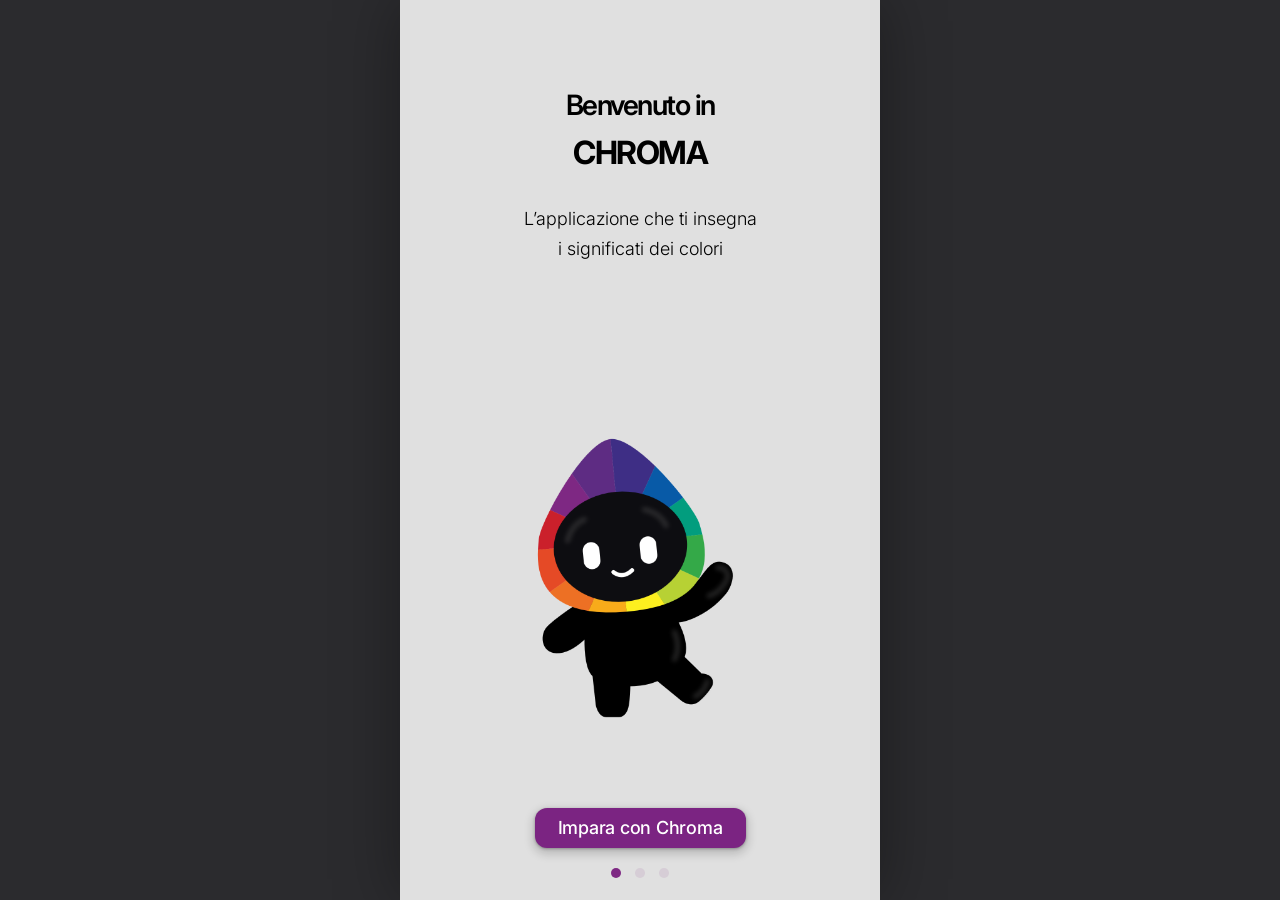
==== commit 02e2faf7: "Update text and attributes in index.html" ====
--- a/app/index.html
+++ b/app/index.html
@@ -28,7 +28,7 @@
 
   <section class="screen onb" id="onb1">
     <h1 class="onb-title">Benvenuto in <b>CHROMA</b></h1>
-    <p class="onb-text">L’applicazione che ti insegna<br>il vero significato dei colori</p>
+    <p class="onb-text">L’applicazione che ti insegna<br>i significati dei colori</p>
     <img class="onb-omino" src="assets/chroma-omino.png" alt="">
     <button class="btn-primary onb-btn wide" data-go="onb2">Impara con Chroma</button>
     <img class="onb-dots" src="assets/dots-1.svg" alt="">
@@ -115,7 +115,7 @@
 
       <div class="card indigo ai-box">
         <div class="ai-text">
-          <div class="ai-title">Aiutaci a insegnare qualcosa di nuovo a Chroma !</div>
+          <div class="ai-title">Aiutaci a insegnare qualcosa di nuovo a Chroma!</div>
           <div class="ai-sub">Il nostro modello di AI per la critica del colore</div>
         </div>
         <img class="ai-wheel" src="assets/color-wheel.png" alt="">
@@ -167,7 +167,7 @@
           <div class="qc-bars"><img src="assets/quest-bar-dark-1.svg" alt=""><img src="assets/quest-bar-dark-2.svg" alt=""><img src="assets/quest-bar-dark-3.svg" alt=""></div>
         </div>
       </div>
-      <h2 class="section mt">Quiz</h2>
+      <h2 class="section mt" data-t="Quiz (elenco)">Quiz</h2>
       <button class="card purple quest-card" data-go="quizhub">
         <div class="qc-text">
           <div class="qc-title">Fammi vedere cosa hai imparato sui colori</div>
@@ -307,7 +307,7 @@
       </div>
       <div class="card cream week">
         <div class="week-h"><b>Ultimi 7 giorni</b>
-          <div class="week-tabs"><button class="on" data-week="min">Minuti</button><button data-week="quiz">Quiz</button><button data-week="lessons">Lezioni</button></div>
+          <div class="week-tabs"><button class="on" data-week="min">Minuti</button><button data-week="quiz" data-t="Quiz (elenco)">Quiz</button><button data-week="lessons">Lezioni</button></div>
         </div>
         <div class="week-bars" data-week-bars></div>
         <div class="week-sum" data-week-sum></div>
@@ -475,7 +475,7 @@
   <section class="screen tabbed" id="quizhub" data-tab="quest">
     <div class="scroll">
       <button class="back" data-back><img src="assets/right-arrow.png" alt="Indietro"></button>
-      <h1 class="page-title">Quiz</h1>
+      <h1 class="page-title" data-t="Quiz (elenco)">Quiz</h1>
       <h2 class="section mt">Quiz sui colori</h2>
       <button class="card cat-card cat-colors" data-go="quizcat">
         <div class="cat-t">Psicologia del colore</div>
@@ -562,6 +562,11 @@
         <button class="set-link" data-go="colori">Colore del tema <span>›</span></button>
       </div>
       <div class="card cream set-card">
+        <div class="set-row"><span>Lingua</span></div>
+        <div class="seg3" data-lang-seg><button data-lang="it">Italiano</button><button data-lang="uk">Українська</button></div>
+        <p class="set-note">La lingua cambia da sola se scrivi il tuo nome con un altro alfabeto.</p>
+      </div>
+      <div class="card cream set-card">
         <button class="set-link" data-install-go>Installa l'app sul telefono <span>›</span></button>
       </div>
       <div class="card cream set-card">
@@ -779,6 +784,7 @@
   <div id="toast"></div>
 </div>
 <script src="data.js"></script>
+<script src="uk.js"></script>
 <script src="app.js"></script>
 <script src="tools.js"></script>
 </body>
--- a/app/style.css
+++ b/app/style.css
@@ -21,14 +21,19 @@
   --shadow: 0 1px 3px rgba(0,0,0,.30), 0 4px 8px 3px rgba(0,0,0,.15);
   --inter: "Inter", system-ui, sans-serif;
   --roboto: "Roboto", system-ui, sans-serif;
+  --on-light: #0f3440;
+  --link: #1d7a96;
+  --digbg: #2c2470;
 }
 
 * { box-sizing: border-box; margin: 0; padding: 0; }
-html, body { height: 100%; }
+html, body { height: 100%; margin: 0; overflow: hidden; overscroll-behavior: none; background: var(--bg); }
 body {
-  background: #2b2b2e;
-  display: flex; align-items: center; justify-content: center;
-  font-family: var(--roboto); color: #000;
+  display: flex;
+  align-items: stretch;
+  justify-content: center;
+  font-family: var(--roboto);
+  color: #000;
   -webkit-font-smoothing: antialiased;
 }
 button { font: inherit; color: inherit; background: none; border: 0; cursor: pointer; text-align: inherit; }
@@ -36,26 +41,46 @@
 
 #device {
   color: var(--text, #000);
-  position: relative; width: 375px; height: 812px; overflow: hidden;
-  background: var(--bg); border-radius: 36px;
-  box-shadow: 0 30px 80px rgba(0,0,0,.5);
+  position: relative;
+  width: 100%;
+  height: var(--app-h, 100dvh);
+  overflow: hidden;
+  background: var(--bg);
+  border-radius: 0;
+  box-shadow: none;
   transform-origin: center;
-}
-
-
-.screen { position: absolute; inset: 0; display: none; background: var(--bg); }
+  max-width: 480px;
+  transform: none !important;
+}
+
+.screen { position: absolute; inset: 0; display: none; background: var(--bg); padding-top: env(safe-area-inset-top); }
 .screen.active { display: block; animation: fade .25s ease; }
 @keyframes fade { from { opacity: 0; transform: translateY(6px); } to { opacity: 1; transform: none; } }
-.screen.tabbed { bottom: 60px; }
-.scroll { height: 100%; overflow-y: auto; padding: 0 24px 32px; scrollbar-width: none; }
+.screen.tabbed { bottom: calc(60px + env(safe-area-inset-bottom)); }
+.scroll {
+  position: relative;
+  height: 100%;
+  overflow: hidden auto;
+  padding: 0 24px calc(32px + env(safe-area-inset-bottom));
+  scrollbar-width: none;
+}
 .scroll::-webkit-scrollbar { display: none; }
 
 #tabbar {
-  position: absolute; left: 0; right: 0; bottom: 0; height: 60px; background: var(--card, #fff);
-  display: none; padding: 18px 39px 0; justify-content: space-between; z-index: 5;
+  position: absolute;
+  left: 0;
+  right: 0;
+  bottom: 0;
+  height: calc(60px + env(safe-area-inset-bottom));
+  background: var(--card, #fff);
+  display: none;
+  padding: 18px 39px 0;
+  justify-content: space-between;
+  z-index: 5;
+  padding-bottom: env(safe-area-inset-bottom);
 }
 #tabbar.show { display: flex; }
-#tabbar button { width: 25px; height: 25px; opacity: .6; transition: opacity .15s, transform .15s; }
+#tabbar button { width: 25px; height: 25px; opacity: .6; transition: opacity .15s, transform .15s; position: relative; }
 #tabbar button.on { opacity: 1; }
 #tabbar button:active { transform: scale(.9); }
 #tabbar img { width: 25px; height: 25px; object-fit: cover; }
@@ -64,10 +89,10 @@
 button.card { transition: transform .12s; }
 button.card:active { transform: scale(.98); }
 .cream { background: var(--cream); }
-.blue { background: var(--blue-card); color: #fff; }
+.blue { background: var(--blue-card); color: var(--on-blue, #fff); }
 .indigo { background: var(--indigo); color: #fff; }
 .yellow { background: var(--yellow); }
-.purple { background: var(--quiz-purple); color: #fff; }
+.purple { background: var(--quiz-purple); color: var(--on-quiz-purple, #fff); }
 .green { background: var(--green); color: #fff; }
 .amber { background: var(--amber); }
 .sky { background: var(--stat-sky); }
@@ -75,25 +100,39 @@
 .gap { gap: 24px; }
 
 .btn-primary {
-  background: var(--purple-btn); color: var(--on-accent, #fff); border-radius: 12px; box-shadow: var(--shadow);
-  font: 500 18px/28px var(--inter); letter-spacing: -.25px; text-align: center;
-  height: 40px; padding: 0 16px; transition: transform .12s, filter .12s;
+  background: var(--purple-btn);
+  color: var(--on-accent, #fff);
+  border-radius: 12px;
+  box-shadow: var(--shadow);
+  font: 500 18px/28px var(--inter);
+  letter-spacing: -.25px;
+  text-align: center;
+  height: 40px;
+  padding: 0 16px;
+  transition: transform .12s, filter .12s;
 }
 .btn-primary:hover { filter: brightness(1.08); }
 .btn-primary:active { transform: scale(.97); }
 .btn-primary.sm { height: 34px; border-radius: 12px; }
 
 .glass-btn {
-  background: rgba(255,255,255,.35); color: #fff; border-radius: 100px;
-  border: 1px solid rgba(255,255,255,.55); backdrop-filter: blur(6px);
-  font: 600 14px/20px var(--roboto); letter-spacing: .1px; text-align: center;
-  height: 35px; padding: 0 20px; box-shadow: inset 0 1px 0 rgba(255,255,255,.4);
+  background: rgba(255,255,255,.35);
+  color: #fff;
+  border-radius: 100px;
+  border: 1px solid rgba(255,255,255,.55);
+  backdrop-filter: blur(6px);
+  font: 600 14px/20px var(--roboto);
+  letter-spacing: .1px;
+  text-align: center;
+  height: 35px;
+  padding: 0 20px;
+  box-shadow: inset 0 1px 0 rgba(255,255,255,.4);
 }
 .glass-btn:active { transform: scale(.97); }
 
 .back { position: absolute; top: 40px; left: 20px; width: 14px; height: 14px; z-index: 2; }
 .back img { width: 14px; height: 14px; transform: rotate(180deg); }
-.back.light img { filter: none; }
+.back.light img { filter: invert(1) !important; }
 
 .page-title { font: 600 28px/48px var(--inter); letter-spacing: -1.5px; color: var(--ink); padding-top: 80px; }
 .page-title.white { color: #fff; }
@@ -104,63 +143,134 @@
 .section-row { display: flex; justify-content: space-between; margin: 26px 8px 14px; }
 
 #splash { background: #000; }
-.splash-logo { position: absolute; left: 37px; top: 209px; width: 300px; height: 300px; object-fit: cover; }
-.splash-lettering { position: absolute; left: 87px; top: 509px; width: 200px; height: 53px; object-fit: cover; }
+.splash-logo {
+  position: static;
+  left: 37px;
+  top: 209px;
+  width: min(300px, 70vw, 42vh);
+  height: auto;
+  object-fit: cover;
+  aspect-ratio: 1;
+}
+.splash-lettering { position: static; left: 87px; top: 509px; width: 200px; height: 53px; object-fit: cover; }
 .splash-line {
-  position: absolute; left: 120px; top: 757px; width: 135px; height: 2px; border-radius: 2px;
+  position: absolute;
+  left: 120px;
+  top: auto;
+  width: 135px;
+  height: 2px;
+  border-radius: 2px;
   background: linear-gradient(90deg, #7b2482, #2e57d0, #2fa84f, #e8c21e, #e04a2a);
-  transform-origin: left; animation: load 1.8s ease forwards;
+  transform-origin: left;
+  animation: load 1.8s ease forwards;
+  bottom: calc(52px + env(safe-area-inset-bottom));
 }
 @keyframes load { from { transform: scaleX(0); } to { transform: scaleX(1); } }
 
 .onb { background: var(--bg-onb); }
-.onb-title { position: absolute; top: 119px; left: 0; right: 0; text-align: center;
-  font: 600 28px/48px var(--inter); letter-spacing: -1.5px; }
+.onb-title {
+  position: absolute;
+  top: 119px;
+  left: 0;
+  right: 0;
+  text-align: center;
+  font: 600 28px/48px var(--inter);
+  letter-spacing: -1.5px;
+}
 .onb-title b { display: block; font-size: 32px; font-weight: 700; }
-.onb-text { position: absolute; top: 243px; left: 0; right: 0; text-align: center;
-  font: 300 18px/30px var(--inter); }
+.onb-text { position: absolute; top: 243px; left: 0; right: 0; text-align: center; font: 300 18px/30px var(--inter); }
 .onb-text.t2 { top: 207px; }
 .onb-text.t3 { top: 195px; }
-.onb-omino { position: absolute; left: 50%; top: calc(50% + 13.5px); width: 529px; height: 529px;
-  transform: translate(-50%, -50%); object-fit: cover; pointer-events: none; }
+.onb-omino {
+  position: absolute;
+  left: 50%;
+  top: calc(50% + 13.5px);
+  width: 529px;
+  height: 529px;
+  transform: translate(-50%, -50%);
+  object-fit: cover;
+  pointer-events: none;
+}
 .onb-illu img { position: absolute; }
 .onb-btn { position: absolute; left: 50%; top: 706px; transform: translateX(-50%); width: 160px; }
 .onb-btn.wide { width: 211px; }
 .onb-btn:active { transform: translateX(-50%) scale(.97); }
 .onb-dots { position: absolute; left: 158px; top: 768px; width: 58px; height: 10px; }
 
-.home-face { width: 106px; height: 106px; margin: 10px auto -36px; object-fit: cover; }
+.home-face { width: 106px; height: 106px; margin: 10px auto -36px; object-fit: cover; margin-top: 10px; }
 .home-title { font: 500 32px/48px var(--inter); letter-spacing: -1.5px; color: var(--ink); }
-.home-top { gap: 20px; margin-top: 17px; }
-.streak { width: 121px; height: 82px; padding: 11px 17px; flex: none; }
+.home-top { gap: 14px; margin-top: 17px; }
+.streak { width: auto; height: 82px; padding: 11px 17px; flex: 0 0 34%; }
 .streak-num { display: flex; align-items: center; gap: 8px; font: 500 26px/24px var(--inter); }
 .streak-num img { width: 30px; height: 30px; object-fit: cover; }
 .streak-lbl { font: 700 20px/28px var(--inter); letter-spacing: -.25px; margin-top: 2px; }
-.level { width: 183px; height: 113px; padding: 17px 10px 0 18px; flex: none; }
+.level {
+  width: auto;
+  height: auto;
+  padding: 17px 10px 0 18px;
+  flex: 1 1 auto;
+  min-width: 0;
+  min-height: 113px;
+  padding-bottom: 12px;
+}
 .level-head { display: flex; justify-content: space-between; }
 .level-head img { width: 32px; height: 32px; object-fit: cover; margin-top: -1px; }
 .level-title { font: 700 20px/28px var(--inter); letter-spacing: -.25px; }
-.level-sub { font: 500 14px/20px var(--roboto); letter-spacing: .1px; margin-top: 2px; }
-.xpbar { height: 6px; width: 136px; background: var(--track, #d0d0d0); border-radius: 3px; margin-top: 14px; overflow: hidden; }
+.level-sub {
+  font: 500 14px/20px var(--roboto);
+  letter-spacing: .1px;
+  margin-top: 2px;
+  overflow: hidden;
+  text-overflow: ellipsis;
+  display: -webkit-box;
+  -webkit-line-clamp: 2;
+  -webkit-box-orient: vertical;
+}
+.xpbar {
+  height: 6px;
+  width: 136px;
+  background: var(--track, #d0d0d0);
+  border-radius: 3px;
+  margin-top: 14px;
+  overflow: hidden;
+  max-width: 100%;
+}
 .xpbar i { display: block; height: 100%; background: #f5c400; border-radius: 3px; transition: width .6s; }
 .xp-lbl { font: 500 11px/16px var(--roboto); letter-spacing: .5px; margin-top: 4px; }
 
-.challenge { position: relative; height: 77px; margin-top: 20px; padding: 10px 15px; }
+.challenge { position: relative; height: auto; margin-top: 20px; padding: 10px 15px; padding-bottom: 12px; }
 .ch-title { font: 500 14px/20px var(--roboto); letter-spacing: .1px; }
 .ch-sub { font: 500 11px/16px var(--roboto); letter-spacing: .5px; margin-top: 8px; }
-.challenge .glass-btn { position: absolute; left: 144px; top: 37px; width: 160px; }
+.challenge .glass-btn {
+  position: static;
+  top: 37px;
+  width: auto;
+  white-space: nowrap;
+  left: auto;
+  right: 15px;
+  min-width: 150px;
+  margin: 8px 0 0 auto;
+  display: block;
+}
 
 .quest-card { position: relative; display: flex; min-height: 99px; padding: 10px 15px; margin-top: 12px; }
-#home .quest-card { width: 318px; margin-left: 6px; }
+#home .quest-card { width: calc(100% - 6px); margin-left: 6px; }
 .qc-text { width: 240px; }
 .qc-title { font: 600 12px/20px var(--roboto); letter-spacing: .1px; }
 .qc-desc { font: 400 10px/14px var(--roboto); letter-spacing: .1px; margin-top: 10px; }
 .qc-bars { position: absolute; right: 9px; top: 14px; display: flex; flex-direction: column; gap: 5px; }
 .qc-bars img { width: 7px; height: 21px; }
-.quest-card .chev { position: absolute; right: 9px; top: 50%; width: 14px; height: 14px; transform: translateY(-50%); filter: invert(1); }
-
-.colors-row { display: flex; align-items: center; gap: 8px; padding-left: 9px; }
-.colors-row > img { width: 28px; height: 28px; margin: 0 -4px -8px; }
+.quest-card .chev {
+  position: absolute;
+  right: 9px;
+  top: 50%;
+  width: 14px;
+  height: 14px;
+  transform: translateY(-50%);
+  filter: invert(1);
+}
+
+.colors-row { display: flex; align-items: center; gap: 8px; padding-left: 1px; }
 .colors-more { position: relative; margin-left: auto; margin-right: 10px; width: 27px; height: 27px; }
 .colors-more img:first-child { width: 35px; height: 35px; margin: 0 -4px -8px; }
 .colors-more .arr { position: absolute; left: 7px; top: 7px; width: 14px; height: 14px; }
@@ -171,49 +281,138 @@
 .ai-wheel { position: absolute; right: 3px; top: 2px; width: 70px; height: 69px; object-fit: cover; }
 .ai-btn { position: absolute; left: 60px; top: 83px; width: 207px; }
 
-.pill { height: 40px; flex: 1; border-radius: 12px; text-align: center;
-  font: 500 18px/28px var(--inter); letter-spacing: -.25px; box-shadow: var(--shadow); }
+.pill {
+  height: 40px;
+  flex: 1;
+  border-radius: 12px;
+  text-align: center;
+  font: 500 18px/28px var(--inter);
+  letter-spacing: -.25px;
+  box-shadow: var(--shadow);
+}
 .outline-blue { background: var(--bg); border: 1.5px solid var(--sky-light); color: var(--text, #000); }
 .fill-blue { background: var(--sky-light); color: var(--on-light, #fff); }
-.combo-title { font: 600 28px/48px var(--inter); letter-spacing: -1.5px; text-align: center; margin-top: 40px; white-space: nowrap; }
-.combo-grid { display: grid; grid-template-columns: repeat(3, 1fr); row-gap: 40px; margin-top: 32px; }
-.combo-grid button { display: flex; flex-direction: column; align-items: center; gap: 4px; transition: transform .12s; }
+.combo-title {
+  font: 600 28px/48px var(--inter);
+  letter-spacing: -1.5px;
+  text-align: center;
+  margin-top: 40px;
+  white-space: normal;
+  line-height: 1.2;
+  font-size: clamp(22px, 7.5vw, 28px);
+}
+.combo-grid { display: grid; grid-template-columns: repeat(3, 1fr); margin-top: 32px; gap: 12px; }
+.combo-grid button {
+  display: flex;
+  flex-direction: column;
+  align-items: center;
+  gap: 4px;
+  transition: transform .12s;
+  background: #fff;
+  padding: 10px 4px 6px;
+  color: #000;
+  border-radius: 14px;
+  box-shadow: var(--shadow);
+  position: relative;
+}
 .combo-grid button:active { transform: scale(.95); }
 .combo-grid img { width: 74px; height: 74px; object-fit: contain; }
-.combo-grid span { font: 500 10px/20px var(--roboto); letter-spacing: .1px; white-space: nowrap; }
-.combo-grid.small { row-gap: 22px; margin-top: 16px; }
+.combo-grid span {
+  font: 500 10px/20px var(--roboto);
+  letter-spacing: .1px;
+  white-space: normal;
+  text-align: center;
+  line-height: 13px;
+  min-height: 26px;
+  display: flex;
+  align-items: center;
+}
+.combo-grid.small { row-gap: 10px; margin-top: 16px; }
 .combo-grid.small img { width: 56px; height: 56px; }
 
-.segmented { display: flex; margin-top: 84px; height: 40px; border-radius: 12px; box-shadow: var(--shadow); background: var(--sky-light); }
-.segmented button { flex: 1; background: var(--sky-light); text-align: center;
-  font: 500 18px/40px var(--inter); letter-spacing: -.25px; color: var(--on-light, #000); }
+.segmented {
+  display: flex;
+  margin-top: 84px;
+  height: 40px;
+  border-radius: 12px;
+  box-shadow: var(--shadow);
+  background: var(--sky-light);
+}
+.segmented button {
+  flex: 1;
+  background: var(--sky-light);
+  text-align: center;
+  font: 500 18px/40px var(--inter);
+  letter-spacing: -.25px;
+  color: var(--on-light, #000);
+}
 .segmented button:first-child { border-radius: 12px 0 0 12px; }
 .segmented button:last-child { border-radius: 0 12px 12px 0; }
-.segmented button.on { background: var(--sky-dark); color: var(--on-dark, #fff); border-radius: 12px; box-shadow: var(--shadow); position: relative; }
+.segmented button.on {
+  background: var(--sky-dark);
+  color: var(--on-dark, #fff);
+  border-radius: 12px;
+  box-shadow: var(--shadow);
+  position: relative;
+}
 
 .lesson-list { display: flex; flex-direction: column; gap: 10px; }
-.lesson { position: relative; display: flex; height: 89px; background: var(--card, #fff); border-radius: 12px; box-shadow: var(--shadow); overflow: hidden; transition: transform .12s; width: 100%; }
+.lesson {
+  position: relative;
+  display: flex;
+  background: var(--card, #fff);
+  border-radius: 12px;
+  box-shadow: var(--shadow);
+  overflow: hidden;
+  transition: transform .12s;
+  width: 100%;
+  min-height: 0;
+  height: 100px;
+}
 .lesson:active { transform: scale(.98); }
 .lesson .thumb { width: 75px; height: 89px; object-fit: cover; flex: none; }
-.lesson .info { padding: 10px 0 0 24px; }
-.lesson .t { font: 600 12px/20px var(--roboto); letter-spacing: .1px; }
-.lesson .s { font: 400 10px/14px var(--roboto); letter-spacing: .1px; margin-top: 10px; }
-.lesson .m { display: flex; align-items: center; gap: 3px; font: 400 10px/14px var(--roboto); margin-top: 8px; }
+.lesson .info { flex-direction: column; justify-content: center; min-width: 0; padding: 0 44px 0 20px; display: flex; }
+.lesson .t {
+  font: 600 12px/20px var(--roboto);
+  letter-spacing: .1px;
+  line-height: 16px;
+  -webkit-line-clamp: 2;
+  -webkit-box-orient: vertical;
+  overflow: hidden;
+  display: -webkit-box;
+}
+.lesson .s { font: 400 10px/14px var(--roboto); letter-spacing: .1px; margin-top: 5px; }
+.lesson .m { display: flex; align-items: center; gap: 3px; font: 400 10px/14px var(--roboto); margin-top: 5px; }
 .lesson .m img { width: 9px; height: 9px; }
-.lesson .go { position: absolute; right: 14px; top: 38px; width: 14px; height: 14px; }
-.lesson.done::after { content: "✓"; position: absolute; right: 40px; top: 34px; color: var(--green); font-weight: 700; }
+.lesson .go { position: absolute; right: 14px; top: 50%; width: 14px; height: 14px; margin-top: -7px; }
 
 .stack-card { position: relative; margin-top: 66px; padding-top: 14px; }
-.stack-card::before { content: ""; position: absolute; left: 0; right: 0; top: 0; height: 40px; border-radius: 12px; background: var(--yellow-top); box-shadow: var(--shadow); }
+.stack-card::before {
+  content: "";
+  position: absolute;
+  left: 0;
+  right: 0;
+  top: 0;
+  height: 40px;
+  border-radius: 12px;
+  background: var(--yellow-top);
+  box-shadow: var(--shadow);
+}
 .stack-card .quest-card { margin-top: 0; min-height: 98px; }
 .purple.quest-card { min-height: 98px; }
 .mission { padding: 12px 15px 14px; }
-.mission-row { display: flex; justify-content: space-between; font: 500 14px/20px var(--roboto); letter-spacing: .1px; margin-top: 18px; }
+.mission-row {
+  display: flex;
+  justify-content: space-between;
+  font: 500 14px/20px var(--roboto);
+  letter-spacing: .1px;
+  margin-top: 18px;
+}
 .mbar { height: 6px; background: var(--track, #d0d0d0); border-radius: 3px; margin-top: 8px; overflow: hidden; }
 .mbar i { display: block; height: 100%; background: var(--mission); border-radius: 3px; transition: width .6s; }
 
 .detail-head { text-align: center; font: 600 14px/20px var(--roboto); padding-top: 69px; }
-.detail-img { height: 162px; border-radius: 12px; overflow: hidden; margin: 9px 11px 0; }
+.detail-img { height: 162px; border-radius: 12px; overflow: hidden; margin: 9px 11px 0; background-size: cover; }
 .detail-img img { width: 100%; height: 100%; object-fit: cover; }
 .detail-title { font: 600 20px/20px var(--roboto); letter-spacing: .1px; margin: 28px 12px 0; }
 .detail-title.sm { margin-top: 18px; }
@@ -226,32 +425,60 @@
 
 .brown, .brown .scroll { background: var(--brown); }
 .darkbrown, .darkbrown .scroll { background: var(--darkbrown); }
-.back.light img { filter: none; }
 .theory { width: 221px; margin: 10px 0 11px; }
-.quiz-card { position: relative; margin: 17px -4px 0; background: var(--quiz-card); border-radius: 12px; box-shadow: var(--shadow); min-height: 511px; padding: 29px 29px 24px; }
+.quiz-card {
+  position: relative;
+  margin: 17px -4px 0;
+  background: var(--quiz-card);
+  border-radius: 12px;
+  box-shadow: var(--shadow);
+  min-height: 0;
+  padding: 29px 29px 24px;
+  display: flex;
+  flex-direction: column;
+  padding-bottom: 22px;
+  transition: background-color .4s;
+}
 .quiz-h { font: 700 32px/28px var(--inter); letter-spacing: -.25px; }
 .quiz-n { text-align: right; font: 700 20px/20px var(--roboto); margin-top: 20px; margin-right: -9px; }
-.quiz-q { font: 500 20px/24px var(--roboto); letter-spacing: .1px; margin-top: 12px; min-height: 90px; }
-.quiz-answers { display: flex; flex-direction: column; gap: 30px; }
-.answer { display: flex; align-items: center; gap: 16px; height: 40px; background: #fff; border-radius: 12px; box-shadow: var(--shadow); padding: 0 14px; font: 500 14px/28px var(--inter); letter-spacing: -.25px; transition: background .2s, transform .12s; width: 100%; }
+.quiz-q { font: 500 20px/24px var(--roboto); letter-spacing: .1px; min-height: 0; margin: 14px 0 22px; }
+.quiz-answers { display: flex; flex-direction: column; gap: 14px; }
+.answer {
+  display: flex;
+  align-items: center;
+  gap: 16px;
+  height: auto;
+  background: #fff;
+  border-radius: 12px;
+  box-shadow: var(--shadow);
+  padding: 10px 14px;
+  font: 500 14px/28px var(--inter);
+  letter-spacing: -.25px;
+  transition: background .2s, transform .12s;
+  width: 100%;
+  min-height: 44px;
+  line-height: 20px;
+  text-align: left;
+}
 .answer:active { transform: scale(.98); }
 .answer .dot { width: 20px; height: 20px; border-radius: 50%; border: 1.5px solid #b8d7e2; background: #eef6f9; flex: none; }
-.answer.right { background: #c9efc0; }
+.answer.right { background: #d9f5d0; box-shadow: inset 0 0 0 2px #4caf50, var(--shadow); }
 .answer.right .dot { background: var(--green); border-color: var(--green); }
-.answer.wrong { background: #ffd2cc; }
+.answer.wrong { background: #ffe1dc; box-shadow: inset 0 0 0 2px #e0493a, var(--shadow); }
 .answer.wrong .dot { background: #e0493a; border-color: #e0493a; }
-.quiz-feedback { font: 500 14px/20px var(--roboto); margin-top: 22px; min-height: 20px; }
-.quiz-next { position: absolute; right: 24px; bottom: 24px; width: 100px; }
-.quiz-result { text-align: center; padding-top: 30px; }
-.quiz-result .big { font: 700 56px/64px var(--inter); }
-.quiz-result p { font: 500 16px/24px var(--roboto); margin-top: 12px; }
-
-.prof-head { display: flex; align-items: center; gap: 11px; margin-top: 25px; }
-.avatar { position: relative; width: 90px; height: 90px; flex: none; }
-.avatar-bg { width: 90px; height: 90px; }
-.avatar-ic { position: absolute; left: 17px; top: 17px; width: 55px; height: 55px; object-fit: cover; }
+.quiz-feedback { font: 500 14px/20px var(--roboto); margin-top: 18px; min-height: 20px; }
+.quiz-next { position: static; right: 24px; bottom: 24px; width: 100px; align-self: flex-end; margin-top: 16px; }
+
+.prof-head { display: flex; align-items: center; gap: 16px; margin-top: 25px; }
 .prof-name { font: 600 28px/48px var(--inter); letter-spacing: -1.5px; color: var(--ink); }
-.prof-role { font: 300 18px/30px var(--inter); color: var(--text2, #0a0a0b); }
+.prof-role {
+  font: 300 17px/24px var(--inter);
+  color: var(--text2, #0a0a0b);
+  display: inline-flex;
+  align-items: center;
+  gap: 4px;
+  text-align: left;
+}
 .stats3 { display: grid; grid-template-columns: 1fr 1fr 1.1fr; margin-top: 15px; height: 72px; padding: 6px 0; }
 .stats3 > div { display: flex; flex-direction: column; align-items: center; justify-content: space-between; padding: 2px 0 8px; }
 .stats3 > div + div { border-left: 1px solid #c8c8c8; }
@@ -266,9 +493,15 @@
 .totals b { font: 700 20px/28px var(--inter); letter-spacing: -.25px; }
 .totals i { width: 6px; height: 46px; background: #fff; border-radius: 3px; }
 .grid2 { display: grid; grid-template-columns: 1fr 1fr; gap: 15px 14px; }
-.stat { height: 64px; padding: 12px 14px; display: flex; flex-direction: column; justify-content: space-between; }
-.stat span { font: 500 14px/20px var(--inter); letter-spacing: -.25px; }
-.stat b { font: 500 22px/24px var(--inter); letter-spacing: -.25px; -webkit-background-clip: text; background-clip: text; color: transparent; }
+.stat { height: 64px; padding: 12px 12px; display: flex; flex-direction: column; justify-content: space-between; }
+.stat span { font: 500 14px/20px var(--inter); letter-spacing: -.25px; white-space: nowrap; }
+.stat b {
+  font: 500 22px/24px var(--inter);
+  letter-spacing: -.25px;
+  -webkit-background-clip: text;
+  background-clip: text;
+  color: transparent;
+}
 .stat.center { align-items: center; justify-content: center; }
 .outline-purple { background: var(--bg); border: 1px solid var(--mission); box-shadow: none; color: var(--mission); }
 .g-purple { background-image: linear-gradient(90deg, #3f1c7c, #ac4bb1); }
@@ -277,33 +510,72 @@
 .g-orange { background-image: linear-gradient(90deg, #e08248, #dee12f); }
 
 .badge-tabs { display: flex; gap: 13px; margin-top: 15px; }
-.badge-tabs button { flex: 1; height: 32px; border-radius: 12px; text-align: center; font: 500 14px/20px var(--inter); letter-spacing: -.25px; background: var(--bg); }
-.badge-tabs .green { border: 1.5px solid #9ad38f; color: #7cc36f; }
-.badge-tabs .red { border: 1.5px solid #f08a8a; color: #ee7f7f; }
+.badge-tabs button {
+  flex: 1;
+  height: 32px;
+  border-radius: 12px;
+  text-align: center;
+  font: 500 14px/20px var(--inter);
+  letter-spacing: -.25px;
+  background: var(--bg);
+}
+.badge-tabs .green { border: 1.5px solid #7cc36f; color: #2f8a2b; }
+.badge-tabs .red { border: 1.5px solid #ee8a8a; color: #c93d3d; }
 .badge-tabs .on { background: var(--sky-dark); color: var(--on-dark, #fff); border: 0; box-shadow: var(--shadow); }
 .badge-grid { display: grid; grid-template-columns: 1fr 1fr; gap: 22px 23px; margin: 30px 6px 0; }
-.badge { height: 185px; border-radius: 12px; box-shadow: var(--shadow); background: var(--sky-light); display: flex; flex-direction: column; justify-content: flex-end; align-items: center; padding-bottom: 18px; position: relative; overflow: hidden; }
+.badge {
+  height: 185px;
+  border-radius: 12px;
+  box-shadow: var(--shadow);
+  background: var(--sky-light);
+  display: flex;
+  flex-direction: column;
+  justify-content: flex-end;
+  align-items: center;
+  padding-bottom: 18px;
+  position: relative;
+  overflow: hidden;
+}
 .badge b { font: 600 12px/20px var(--roboto); }
 .badge span { font: 400 10px/14px var(--roboto); }
-.badge.locked { justify-content: center; padding: 0; }
-.badge.locked img { width: 132px; height: 132px; margin-top: 60px; }
+.badge.locked { justify-content: flex-end; padding: 0; padding-bottom: 18px; }
+.badge.locked img { width: 110px; height: 110px; margin: 0 0 6px; }
 .badge.violet { background: #8e7fa8; }
 .badge.brownish { background: #9a7f7a; }
 .badge.hide { display: none; }
 
-#toast { position: absolute; left: 50%; bottom: 80px; transform: translateX(-50%) translateY(20px); background: rgba(20,20,20,.9); color: #fff;
-  font: 500 13px/18px var(--roboto); padding: 10px 16px; border-radius: 20px; opacity: 0; pointer-events: none; transition: .25s; z-index: 10; white-space: nowrap; }
+#toast {
+  position: absolute;
+  left: 50%;
+  bottom: 80px;
+  transform: translateX(-50%) translateY(20px);
+  background: rgba(20,20,20,.9);
+  color: #fff;
+  font: 500 13px/18px var(--roboto);
+  padding: 10px 16px;
+  border-radius: 20px;
+  opacity: 0;
+  pointer-events: none;
+  transition: .25s;
+  z-index: 10;
+  white-space: nowrap;
+}
 #toast.show { opacity: 1; transform: translateX(-50%); }
-
-.challenge .glass-btn { white-space: nowrap; }
-.challenge + .section { display: block; margin-top: 14px; }
-.stat { padding: 12px 12px; }
-.stat span { white-space: nowrap; }
 a.glass-btn { display: flex; align-items: center; justify-content: center; text-decoration: none; }
 
-#combo .page-title { white-space: nowrap; }
+#combo .page-title { white-space: normal; line-height: 1.15; padding-bottom: 8px; }
 .combo-name { display: block; margin-top: -5px; }
-.combo-wheel { width: 310px; height: 310px; object-fit: contain; margin: 24px auto 0; }
+.combo-wheel {
+  width: min(310px, 100%);
+  height: auto;
+  object-fit: contain;
+  margin: 24px auto 0;
+  aspect-ratio: 1;
+  background: #fff;
+  border-radius: 24px;
+  padding: 14px;
+  box-shadow: var(--shadow);
+}
 .combo-p { font: 400 14px/22px var(--roboto); letter-spacing: .1px; margin-top: 26px; }
 .combo-h { font: 600 20px/20px var(--roboto); letter-spacing: .1px; margin-top: 26px; }
 .combo-h.first { margin-top: 42px; }
@@ -312,10 +584,31 @@
 .combo-actions { margin-top: 28px; }
 
 .palette-list { display: flex; flex-direction: column; gap: 24px; }
-.pal-item { position: relative; display: block; width: 100%; height: 84px; background: var(--cream); border-radius: 12px; box-shadow: var(--shadow); padding: 10px 30px; transition: transform .12s; }
+.pal-item {
+  position: relative;
+  display: block;
+  width: 100%;
+  height: 84px;
+  background: var(--cream);
+  border-radius: 12px;
+  box-shadow: var(--shadow);
+  padding: 10px 30px;
+  transition: transform .12s;
+  cursor: pointer;
+}
 .pal-item:active { transform: scale(.98); }
 .pal-item .n { font: 500 18px/28px var(--inter); letter-spacing: -.25px; }
-.pal-item .more { position: absolute; right: 12px; top: 6px; font: 700 18px/20px var(--roboto); color: #555; }
+.pal-item .more {
+  position: absolute;
+  font: 700 18px/32px var(--roboto);
+  color: var(--text2, #555);
+  right: 4px;
+  top: 4px;
+  width: 32px;
+  height: 32px;
+  text-align: center;
+  border-radius: 50%;
+}
 .pal-dots { display: flex; gap: 12px; margin-top: 8px; }
 .pal-dots i { width: 30px; height: 30px; border-radius: 50%; box-shadow: 0 1px 3px rgba(0,0,0,.25); }
 .pal-dots.big { justify-content: space-between; gap: 0; margin-top: 33px; }
@@ -325,31 +618,65 @@
 .pal-card p { font: 400 12px/18px var(--roboto); letter-spacing: .1px; margin-top: 12px; }
 .pal-emo-h { display: block; margin: 36px 6px 10px; }
 .chips { display: flex; flex-wrap: wrap; gap: 13px 14px; padding: 0 6px; }
-.chips span { width: 79px; height: 21px; border-radius: 12px; background: var(--sky-light); color: var(--on-light, #fff); box-shadow: var(--shadow); text-align: center; font: 500 10px/21px var(--roboto); letter-spacing: .1px; }
+.chips span {
+  width: 79px;
+  height: 21px;
+  border-radius: 12px;
+  background: var(--sky-light);
+  color: var(--on-light, #fff);
+  box-shadow: var(--shadow);
+  text-align: center;
+  font: 500 10px/21px var(--roboto);
+  letter-spacing: .1px;
+}
 
 .mr-tabs { display: flex; justify-content: space-between; margin: 15px -5px 0; }
-.mr-tabs button { width: 158px; height: 32px; border-radius: 12px; text-align: center; font: 500 14px/20px var(--inter); letter-spacing: -.25px; background: var(--sky-light); color: var(--on-light, #000); }
+.mr-tabs button {
+  width: 158px;
+  height: 32px;
+  border-radius: 12px;
+  text-align: center;
+  font: 500 14px/20px var(--inter);
+  letter-spacing: -.25px;
+  background: var(--sky-light);
+  color: var(--on-light, #000);
+}
 .mr-tabs button.on { background: var(--sky-dark); color: var(--on-dark, #fff); box-shadow: var(--shadow); }
-.mr-h { display: block; margin: 51px -5px 16px; }
 .m-list { display: flex; flex-direction: column; gap: 16px; padding: 0 10px; }
-.m-item { display: block; width: 100%; background: var(--cream); border-radius: 12px; box-shadow: var(--shadow); padding: 6px 11px 12px; transition: transform .12s; }
+.m-item {
+  display: block;
+  width: 100%;
+  background: var(--cream);
+  border-radius: 12px;
+  box-shadow: var(--shadow);
+  padding: 6px 11px 12px;
+  transition: transform .12s;
+}
 .m-item:active { transform: scale(.98); }
-.m-item .top { display: flex; justify-content: space-between; align-items: center; font: 500 12px/25px var(--inter); letter-spacing: -.25px; }
+.m-item .top {
+  display: flex;
+  justify-content: space-between;
+  align-items: center;
+  font: 500 12px/25px var(--inter);
+  letter-spacing: -.25px;
+}
 .m-item .top b { font: 500 14px/18px var(--roboto); width: 95px; text-align: right; }
 .m-item .mbar { margin-top: 6px; }
 .m-item.ready { outline: 2px solid var(--green); }
 .m-item.claimed { opacity: .6; }
 .m-item .tag { font: 600 10px/14px var(--roboto); color: var(--green); }
-.rw-badge { display: flex; align-items: center; gap: 12px; margin-top: 16px; }
-.rw-tile { width: 76px; height: 97px; border-radius: 12px; background: var(--sky-light); box-shadow: var(--shadow); display: grid; place-items: center; flex: none; }
-.rw-tile img { width: 69px; height: 69px; }
-.rw-tile.got { background: var(--amber); }
-.rw-tile.got img { filter: saturate(0) brightness(2.2); }
-.rw-badge span { font: 500 12px/25px var(--inter); }
-.rw-badge small { display: block; font: 400 10px/14px var(--roboto); color: #555; }
 
 .center-col { text-align: center; }
-.m-badge { width: 149px; height: 149px; margin: 16px auto 0; border-radius: 20px; background: var(--sky-light); box-shadow: var(--shadow); display: grid; place-items: center; }
+.m-badge {
+  width: 149px;
+  height: 149px;
+  margin: 16px auto 0;
+  border-radius: 20px;
+  background: var(--sky-light);
+  box-shadow: var(--shadow);
+  display: grid;
+  place-items: center;
+}
 .m-badge img { width: 120px; height: 120px; object-fit: cover; }
 .m-badge.ok { background: var(--amber); margin-top: 78px; }
 .m-title { font: 600 20px/23px var(--roboto); margin-top: 6px; }
@@ -365,16 +692,27 @@
 .gain { font: 600 18px/20px var(--roboto); margin-top: 16px; }
 
 #lezfine { overflow: hidden; }
-.lf-face { position: absolute; left: -140px; top: -29px; width: 655px; height: 655px; object-fit: cover; opacity: .95; pointer-events: none; }
-.lf-head { position: relative; padding-top: 69px; }
-.lf-text { position: absolute; left: 24px; right: 24px; top: 451px; text-align: center; }
+.lf-face {
+  position: absolute;
+  width: min(655px, 150vw, 70vh);
+  height: auto;
+  object-fit: cover;
+  opacity: .95;
+  pointer-events: none;
+  left: 50%;
+  top: calc(env(safe-area-inset-top) + 10px);
+  aspect-ratio: 1;
+  transform: translateX(-50%);
+}
+.lf-head { position: relative; padding-top: 69px; width: 100%; text-align: center; }
+.lf-text { position: relative; top: auto; text-align: center; left: auto; right: auto; margin-top: auto; padding: 0 24px; }
 .lf-text h2 { font: 600 20px/20px var(--roboto); }
 .lf-text p { font: 300 18px/30px var(--inter); margin-top: 13px; }
 .lf-text b { display: block; font: 700 20px/20px var(--roboto); margin-top: 13px; color: var(--mission); }
-.lf-btn { position: absolute; left: 77px; top: 626px; width: 221px; }
+.lf-btn { position: relative; top: auto; width: 221px; left: auto; margin: 28px 0 6px; }
 
 #evento { background: var(--ev, #1d4fb8); }
-.ev { color: var(--ev-on, #fff); padding: 0 24px 24px; }
+.ev { color: var(--ev-on, #fff); }
 .ev-title { font: 600 28px/48px var(--inter); letter-spacing: -1.5px; text-align: center; padding-top: 80px; }
 .ev-sub { font: 600 14px/23px var(--roboto); text-align: center; }
 .ev .card { color: var(--text, #000); }
@@ -383,50 +721,108 @@
 .ev-row { display: flex; justify-content: space-between; font: 500 16px/20px var(--roboto); margin-top: 16px; }
 .ev-row:first-of-type { margin-top: 35px; }
 .ev-rew { position: relative; width: 246px; height: 95px; margin: 38px auto 0; padding: 19px 29px; }
-.ev-rew b { display: block; font: 700 16px/18px var(--roboto); margin-top: 19px; color: var(--mission); }
+.ev-rew b { display: block; font: 700 16px/18px var(--roboto); margin-top: 19px; color: var(--link); }
 .ev-rew img { position: absolute; right: -24px; top: 35px; width: 81px; height: 81px; object-fit: cover; }
 .ev-badge { width: 274px; margin: 38px auto 0; padding: 18px 25px 15px; }
 .ev-badge h3 { font-size: 24px; line-height: 35px; }
 .ev-b-row { display: flex; gap: 16px; margin-top: 12px; }
-.ev-tile { width: 77px; height: 99px; border-radius: 12px; background: var(--sky-light); box-shadow: var(--shadow); display: grid; place-items: center; flex: none; }
+.ev-tile {
+  width: 77px;
+  height: 99px;
+  border-radius: 12px;
+  background: var(--sky-light);
+  box-shadow: var(--shadow);
+  display: grid;
+  place-items: center;
+  flex: none;
+}
 .ev-tile i { width: 56px; height: 56px; border-radius: 50%; border: 4px solid #fff; background: var(--ev); }
 .ev-b-side { display: flex; flex-direction: column; justify-content: space-between; padding: 8px 0 0; }
 .ev-b-name { font: 600 16px/18px var(--roboto); }
-.glass-btn.dark { color: #000; background: rgba(255,255,255,.7); border-color: rgba(0,0,0,.12); box-shadow: var(--shadow); width: 140px; }
+.glass-btn.dark {
+  color: #000;
+  background: rgba(255,255,255,.7);
+  border-color: rgba(0,0,0,.12);
+  box-shadow: var(--shadow);
+  width: 140px;
+  white-space: nowrap;
+}
 .glass-btn.dark:disabled { opacity: .6; }
 .ev-retry { text-align: center; font: 500 14px/20px var(--roboto); margin-top: 30px; }
 .ev-btn { display: block; width: 158px; height: 32px; font-size: 14px; line-height: 20px; margin: 36px auto 0; }
 [hidden] { display: none !important; }
-.badge.locked { justify-content: flex-end; padding-bottom: 18px; }
-.badge.locked img { width: 110px; height: 110px; margin: 0 0 6px; }
 .badge.locked b, .badge.locked span { color: #fff; }
-.glass-btn.dark { white-space: nowrap; }
 
 #device, .screen { transition: background-color .4s; }
 .btn-primary, .segmented button, .badge, .fill-blue, .blue, .mbar i, .xpbar i { transition: background-color .4s, color .4s; }
-.blue { background: var(--blue-card); color: var(--on-blue, #fff); }
-#tabbar button { position: relative; }
-#tabbar button.on::after { content: ""; position: absolute; left: 50%; bottom: -9px; width: 5px; height: 5px; margin-left: -2.5px; border-radius: 50%; background: var(--theme-dot, transparent); }
+#tabbar button.on::after {
+  content: "";
+  position: absolute;
+  left: 50%;
+  bottom: -9px;
+  width: 5px;
+  height: 5px;
+  margin-left: -2.5px;
+  border-radius: 50%;
+  background: var(--theme-dot, transparent);
+}
 
 .home-swatches { display: flex; gap: 8px; flex: 1; }
-.home-swatches i, .home-swatches button { width: 20px; height: 20px; border-radius: 50%; box-shadow: 0 2px 4px rgba(0,0,0,.25); flex: none; }
+.home-swatches i, .home-swatches button {
+  width: 20px;
+  height: 20px;
+  border-radius: 50%;
+  box-shadow: 0 2px 4px rgba(0,0,0,.25);
+  flex: none;
+}
 .home-swatches button.cur { outline: 2px solid #000; outline-offset: 2px; }
-.colors-row { padding-left: 1px; }
-
-.theme-preview { display: flex; align-items: center; justify-content: space-between; margin-top: 18px; padding: 14px 16px; background: var(--sky-light); color: var(--on-light, #000); }
+
+.theme-preview {
+  display: flex;
+  align-items: center;
+  justify-content: space-between;
+  margin-top: 18px;
+  padding: 14px 16px;
+  background: var(--sky-light);
+  color: var(--on-light, #000);
+}
 .theme-preview b { display: block; font: 600 16px/20px var(--roboto); }
 .theme-preview span { font: 400 11px/16px var(--roboto); opacity: .85; }
 .theme-preview .btn-primary { width: 100px; padding: 0; font-size: 15px; }
 .sw-grid { display: grid; grid-template-columns: repeat(4, 1fr); gap: 16px 8px; }
 .sw { display: flex; flex-direction: column; align-items: center; gap: 6px; text-align: center; }
-.sw i { position: relative; width: 52px; height: 52px; border-radius: 50%; box-shadow: var(--shadow); transition: transform .15s; }
+.sw i {
+  position: relative;
+  width: 52px;
+  height: 52px;
+  border-radius: 50%;
+  box-shadow: var(--shadow);
+  transition: transform .15s;
+}
 button.sw:active i { transform: scale(.92); }
 .sw.cur i { outline: 3px solid var(--ink); outline-offset: 3px; }
-.sw.cur i::after { content: "✓"; position: absolute; inset: 0; display: grid; place-items: center; color: #fff; font: 700 20px/1 var(--roboto); text-shadow: 0 1px 2px rgba(0,0,0,.5); }
+.sw.cur i::after {
+  content: "✓";
+  position: absolute;
+  inset: 0;
+  display: grid;
+  place-items: center;
+  color: #fff;
+  font: 700 20px/1 var(--roboto);
+  text-shadow: 0 1px 2px rgba(0,0,0,.5);
+}
 .sw span { font: 500 10px/13px var(--roboto); }
 .sw small { font: 400 9px/12px var(--roboto); color: #777; }
 .sw.locked i { background: repeating-linear-gradient(45deg, #d6d6d6 0 6px, #e4e4e4 6px 12px) !important; box-shadow: none; }
-.sw.locked i::after { content: "🔒"; position: absolute; inset: 0; display: grid; place-items: center; font-size: 16px; }
+.sw.locked i::after {
+  position: absolute;
+  inset: 0;
+  display: grid;
+  place-items: center;
+  font-size: 16px;
+  content: "";
+  background: url(assets/lucchetto.png) center / 18px no-repeat;
+}
 .sw.locked span { color: #666; }
 
 .cat-card { position: relative; min-height: 98px; padding: 14px 16px; text-align: left; }
@@ -435,33 +831,103 @@
 .cat-t { font: 600 16px/20px var(--roboto); }
 .cat-s { font: 400 11px/16px var(--roboto); margin-top: 6px; width: 190px; }
 .cat-dots { display: flex; gap: 6px; margin-top: 12px; }
-.cat-dots i { width: 18px; height: 18px; border-radius: 50%; border: 2px solid #fff; }
-.cat-wheel { position: absolute; right: 36px; top: 16px; width: 60px; height: 60px; }
-.cat-card .chev { position: absolute; right: 12px; top: 50%; width: 14px; height: 14px; transform: translateY(-50%); filter: invert(1); }
+.cat-dots i { width: 16px; height: 16px; border-radius: 50%; border: 2px solid #fff; }
+.cat-wheel {
+  position: absolute;
+  right: 36px;
+  top: 16px;
+  width: 60px;
+  height: 60px;
+  background: #fff;
+  border-radius: 50%;
+  padding: 4px;
+}
+.cat-card .chev {
+  position: absolute;
+  right: 12px;
+  top: 50%;
+  width: 14px;
+  height: 14px;
+  transform: translateY(-50%);
+  filter: invert(1);
+}
 .cat-note { font: 400 12px/18px var(--roboto); color: #555; margin-top: 24px; text-align: center; }
-.teal, .teal .scroll { background: #1f7a8c; }
-.lesson .thumb.wheel { object-fit: contain; padding: 10px; background: #fff; }
-
-.ev-apply { margin-top: 8px; font: 600 12px/16px var(--roboto); color: var(--ev); text-decoration: underline; text-align: left; }
-.gain.won::before { content: ""; display: inline-block; width: 16px; height: 16px; border-radius: 50%; background: var(--won, transparent); margin-right: 8px; vertical-align: -2px; box-shadow: 0 1px 3px rgba(0,0,0,.3); }
-
-.scroll { position: relative; }
-img.img-missing { visibility: hidden; }
+.teal, .teal .scroll { background: var(--teal, #1f7a8c); }
+.lesson .thumb.wheel {
+  object-fit: contain;
+  padding: 8px;
+  border-radius: 0;
+  background: radial-gradient(circle closest-side, #fff 0 96%, rgba(255,255,255,0) 100%) content-box;
+}
+
+.ev-apply {
+  margin-top: 8px;
+  font: 600 12px/16px var(--roboto);
+  color: var(--ev-link, var(--ev));
+  text-decoration: underline;
+  text-align: left;
+}
+.gain.won::before {
+  content: "";
+  display: inline-block;
+  width: 16px;
+  height: 16px;
+  border-radius: 50%;
+  background: var(--won, transparent);
+  margin-right: 8px;
+  vertical-align: -2px;
+  box-shadow: 0 1px 3px rgba(0,0,0,.3);
+}
 .ev .back img { filter: invert(1); }
 
-.onb-name { position: absolute; left: 50%; top: 626px; transform: translateX(-50%); width: 240px; height: 44px; border-radius: 12px;
-  border: 1.5px solid #c9c9c9; background: #fff; text-align: center; font: 500 16px/20px var(--inter); color: #000; outline: none; }
+.onb-name {
+  position: absolute;
+  left: 50%;
+  top: 626px;
+  transform: translateX(-50%);
+  width: 240px;
+  height: 44px;
+  border-radius: 12px;
+  border: 1.5px solid #c9c9c9;
+  background: #fff;
+  text-align: center;
+  font: 500 16px/20px var(--inter);
+  color: #000;
+  outline: none;
+}
 .onb-name:focus { border-color: var(--purple-btn); box-shadow: 0 0 0 3px rgba(123,36,130,.15); }
-#onb3 .onb-illu img { margin-top: -30px; }
+#onb3 .onb-illu img { margin-top: 0; }
 .onb, .onb .onb-title, .onb .onb-text { color: #000; }
 
 #profilo .scroll { position: relative; }
-.gear { position: absolute; right: 22px; top: 88px; width: 36px; height: 36px; border-radius: 50%; font-size: 22px; line-height: 36px; text-align: center; color: var(--text, #000); }
+.gear {
+  position: absolute;
+  right: 22px;
+  top: 88px;
+  width: 36px;
+  height: 36px;
+  border-radius: 50%;
+  font-size: 22px;
+  line-height: 36px;
+  text-align: center;
+  color: var(--text, #000);
+}
 .gear:active { transform: rotate(40deg); }
 .set-card { padding: 14px 16px; margin-top: 18px; }
 .field { display: block; }
 .field span { display: block; font: 600 12px/18px var(--roboto); margin-bottom: 6px; }
-.field input { width: 100%; height: 40px; border-radius: 10px; border: 1.5px solid var(--sky-light); background: var(--card, #fff); color: var(--text, #000); padding: 0 12px; font: 500 15px/20px var(--inter); outline: none; }
+.field input {
+  width: 100%;
+  height: 40px;
+  border-radius: 10px;
+  border: 1.5px solid var(--sky-light);
+  background: var(--card, #fff);
+  color: var(--text, #000);
+  padding: 0 12px;
+  font: 500 15px/20px var(--inter);
+  outline: none;
+  font-size: 16px;
+}
 .field input:focus { border-color: var(--sky-dark); }
 #paledit .field { margin-top: 18px; }
 .set-row { font: 600 12px/18px var(--roboto); }
@@ -472,13 +938,37 @@
 .set-card > .set-link:first-child { margin-top: 0; }
 .set-link span { font-size: 20px; opacity: .5; }
 .set-link.danger { color: #d63b2f; }
-.version { text-align: center; font: 400 11px/16px var(--roboto); color: #999; margin-top: 40px; user-select: none; cursor: default; }
-
-.pal-item { cursor: pointer; }
-.pal-item .n small { font: 600 9px/12px var(--roboto); text-transform: uppercase; letter-spacing: .6px; background: var(--sky-light); color: var(--on-light, #fff); padding: 2px 6px; border-radius: 6px; vertical-align: 3px; }
-.pal-item .more { position: absolute; right: 4px; top: 4px; width: 32px; height: 32px; text-align: center; border-radius: 50%; font: 700 18px/32px var(--roboto); color: var(--text2, #555); }
+.version {
+  text-align: center;
+  font: 400 11px/16px var(--roboto);
+  color: #6f6f76;
+  margin-top: 40px;
+  user-select: none;
+  cursor: default;
+}
+.pal-item .n small {
+  font: 600 9px/12px var(--roboto);
+  text-transform: uppercase;
+  letter-spacing: .6px;
+  background: var(--sky-light);
+  color: var(--on-light, #fff);
+  padding: 2px 6px;
+  border-radius: 6px;
+  vertical-align: 3px;
+}
 .pal-item .more:hover { background: rgba(0,0,0,.06); }
-.new-pal { display: block; width: 100%; margin-top: 24px; height: 52px; border-radius: 12px; border: 2px dashed var(--sky-dark); color: var(--sky-dark); text-align: center; font: 600 14px/20px var(--inter); }
+.new-pal {
+  display: block;
+  width: 100%;
+  margin-top: 24px;
+  height: 52px;
+  border-radius: 12px;
+  border: 2px dashed var(--sky-dark);
+  color: var(--link);
+  text-align: center;
+  font: 600 14px/20px var(--inter);
+  border-color: var(--link);
+}
 .new-pal:active { transform: scale(.98); }
 .pe-preview { margin: 22px 0 6px; }
 .pe-preview i.empty { box-shadow: none; border: 2px dashed #bbb; }
@@ -487,17 +977,48 @@
 .pal-dot-btn:active { transform: scale(.9); }
 #palettedet .pal-dots.big { justify-content: flex-start; gap: 13px; }
 
-.sheet-bg { position: absolute; inset: 0; background: rgba(0,0,0,.45); z-index: 20; display: flex; align-items: flex-end; animation: fade .2s; }
-.sheet { width: 100%; background: var(--card, #fff); color: var(--text, #000); border-radius: 20px 20px 0 0; padding: 18px 18px 22px; box-shadow: 0 -8px 30px rgba(0,0,0,.25); animation: up .25s ease; }
+.sheet-bg {
+  position: absolute;
+  inset: 0;
+  background: rgba(0,0,0,.45);
+  z-index: 20;
+  display: flex;
+  align-items: flex-end;
+  animation: fade .2s;
+}
+.sheet {
+  width: 100%;
+  background: var(--card, #fff);
+  color: var(--text, #000);
+  border-radius: 20px 20px 0 0;
+  padding: 18px 18px 22px;
+  box-shadow: 0 -8px 30px rgba(0,0,0,.25);
+  animation: up .25s ease;
+}
 @keyframes up { from { transform: translateY(40px); opacity: 0; } to { transform: none; opacity: 1; } }
 .sheet h3 { font: 600 16px/22px var(--inter); text-align: center; margin-bottom: 10px; }
-.sheet-btn { display: block; width: 100%; height: 46px; border-radius: 12px; text-align: center; font: 500 15px/46px var(--inter); }
+.sheet-btn {
+  display: block;
+  width: 100%;
+  height: 46px;
+  border-radius: 12px;
+  text-align: center;
+  font: 500 15px/46px var(--inter);
+}
 .sheet-btn:hover { background: rgba(0,0,0,.05); }
 .sheet-btn.danger { color: #d63b2f; }
 .sheet-btn.cancel { margin-top: 6px; background: var(--bg); }
 .demo-sub { text-align: center; font: 400 12px/18px var(--roboto); color: var(--text2, #555); margin: -4px 0 14px; }
 .demo-grid { display: grid; grid-template-columns: 1fr 1fr; gap: 8px; }
-.demo-grid button { height: 42px; border-radius: 10px; background: var(--bg); font: 500 13px/16px var(--inter); padding: 0 8px; text-align: center; transition: transform .1s; }
+.demo-grid button {
+  height: 42px;
+  border-radius: 10px;
+  background: var(--bg);
+  font: 500 13px/16px var(--inter);
+  padding: 0 8px;
+  text-align: center;
+  transition: transform .1s;
+}
 .demo-grid button:active { transform: scale(.96); background: var(--sky-light); }
 .demo-grid .wide { grid-column: 1 / -1; background: var(--sky-light); color: var(--on-light, #000); font-weight: 600; }
 .demo-grid .wide.danger { background: #fde4e1; color: #c0392b; }
@@ -508,23 +1029,24 @@
 .confirm-row { display: flex; gap: 10px; margin-top: 18px; }
 .confirm-row > * { flex: 1; height: 40px; }
 
-.badge-art { width: 110px; height: 110px; margin-bottom: 8px; }
-.badge-art svg, .rw-tile svg { width: 100%; height: 100%; display: block; filter: drop-shadow(0 3px 4px rgba(0,0,0,.2)); }
+.badge-art { width: 110px; height: 110px; margin-bottom: 8px; position: relative; }
 .badge.got { justify-content: flex-end; }
-.rw-tile.got { background: var(--cream); }
-.rw-tile svg { width: 70px; height: 70px; }
 .lesson .thumb.grad { display: block; width: 75px; height: 89px; flex: none; }
-.detail-img { background-size: cover; }
-.cat-dots i { width: 16px; height: 16px; }
 
 [data-dark="dark"] {
-  --bg: #141417; --cream: #26231e; --stat-sky: #1c2a31; --card: #1e1e23; --track: #3a3a42;
-  --text: #f1f1f3; --text2: #b9b9c0; --ink: #f1f1f3;
+  --bg: #141417;
+  --cream: #26231e;
+  --stat-sky: #1c2a31;
+  --card: #1e1e23;
+  --track: #3a3a42;
+  --text: #f1f1f3;
+  --text2: #b9b9c0;
+  --ink: #f1f1f3;
+  --link: #6cc3dc;
 }
 [data-dark="dark"] #device { background: var(--bg); }
 [data-dark="dark"] #tabbar { box-shadow: 0 -1px 0 rgba(255,255,255,.06); }
-[data-dark="dark"] #tabbar img, [data-dark="dark"] .back img, [data-dark="dark"] .lesson .go,
-[data-dark="dark"] .lesson .clock { filter: invert(1); }
+[data-dark="dark"] #tabbar img, [data-dark="dark"] .back img, [data-dark="dark"] .lesson .go, [data-dark="dark"] .lesson .clock { filter: invert(1); }
 [data-dark="dark"] .back img { transform: rotate(180deg); }
 [data-dark="dark"] .yellow, [data-dark="dark"] .amber, [data-dark="dark"] .quiz-card, [data-dark="dark"] .answer { color: #000; }
 [data-dark="dark"] .cat-note, [data-dark="dark"] .version { color: #8c8c95; }
@@ -532,32 +1054,55 @@
 [data-dark="dark"] .sw span { color: var(--text); }
 [data-dark="dark"] .home-swatches button.cur { outline-color: #fff; }
 [data-dark="dark"] .outline-purple { color: #b48cff; border-color: #b48cff; }
-[data-dark="dark"] .badge-tabs .green { background: transparent; }
+[data-dark="dark"] .badge-tabs .green { background: transparent; color: #8fdc86; }
 [data-dark="dark"] .stats3 > div + div { border-color: #3a3a42; }
 [data-dark="dark"] .pal-item .more:hover, [data-dark="dark"] .sheet-btn:hover { background: rgba(255,255,255,.06); }
 [data-dark="dark"] .demo-grid .wide.danger { background: #3a1f1c; color: #ff8a7a; }
 [data-dark="dark"] .lesson .thumb.grad[style*="#ffffff"] { box-shadow: inset -1px 0 0 #333; }
 [data-dark="dark"] .g-navy { background-image: linear-gradient(90deg, #7fb3e6, #4bb1a5); }
-.ev-apply { color: var(--ev-link, var(--ev)); }
 #evento.light-ev .ev .back img { filter: none; }
-
-.prof-head { gap: 16px; }
-.avatar-ring { position: relative; width: 98px; height: 98px; flex: none; border-radius: 50%; padding: 5px;
-  background: conic-gradient(var(--sky-dark) var(--p, 0%), var(--track, #d0d0d0) 0); }
+.avatar-ring {
+  position: relative;
+  width: 98px;
+  height: 98px;
+  flex: none;
+  border-radius: 50%;
+  padding: 5px;
+  background: conic-gradient(var(--sky-dark) var(--p, 0%), var(--track, #d0d0d0) 0);
+}
 .avatar-pic { display: block; width: 100%; height: 100%; border-radius: 50%; overflow: hidden; background: #d9d9d9; }
 .avatar-ring .avatar-pic { border: 3px solid var(--bg); }
 .avatar-pic img, .avatar-pic svg { width: 100%; height: 100%; object-fit: cover; display: block; }
 .av-default { display: grid; place-items: center; width: 100%; height: 100%; background: #d9d9d9; }
 .av-default img { width: 60%; height: 60%; }
-.av-chroma { display: block; width: 100%; height: 100%; background: #111; }
-.av-chroma img { transform: scale(1.35); }
-.avatar-lv { position: absolute; left: 50%; bottom: -8px; transform: translateX(-50%); background: var(--sky-dark); color: var(--on-dark, #fff);
-  font: 600 11px/20px var(--inter); padding: 0 9px; border-radius: 10px; white-space: nowrap; box-shadow: 0 2px 4px rgba(0,0,0,.2); }
+.avatar-lv {
+  position: absolute;
+  left: 50%;
+  bottom: -8px;
+  transform: translateX(-50%);
+  background: var(--sky-dark);
+  color: var(--on-dark, #fff);
+  font: 600 11px/20px var(--inter);
+  padding: 0 9px;
+  border-radius: 10px;
+  white-space: nowrap;
+  box-shadow: 0 2px 4px rgba(0,0,0,.2);
+}
 .avatar-lv b { font-weight: 800; }
-.avatar-edit { position: absolute; right: 0; top: 2px; width: 26px; height: 26px; border-radius: 50%; background: var(--card, #fff); color: var(--text, #000);
-  font: 600 13px/26px var(--roboto); text-align: center; box-shadow: 0 1px 4px rgba(0,0,0,.25); }
+.avatar-edit {
+  position: absolute;
+  right: 0;
+  top: 2px;
+  width: 26px;
+  height: 26px;
+  border-radius: 50%;
+  background: var(--card, #fff);
+  color: var(--text, #000);
+  font: 600 13px/26px var(--roboto);
+  text-align: center;
+  box-shadow: 0 1px 4px rgba(0,0,0,.25);
+}
 .prof-id { min-width: 0; }
-.prof-role { display: inline-flex; align-items: center; gap: 4px; text-align: left; font: 300 17px/24px var(--inter); color: var(--text2, #0a0a0b); }
 .prof-role i { font-style: normal; font-size: 11px; opacity: .6; }
 .lv-strip { margin-top: 18px; }
 .lv-top { display: flex; justify-content: space-between; font: 500 13px/18px var(--inter); }
@@ -581,82 +1126,134 @@
 .av-opt.cur .avatar-pic { outline: 3px solid var(--sky-dark); outline-offset: 3px; }
 .av-opt small { font: 500 10px/13px var(--roboto); }
 .av-opt.locked .avatar-pic { filter: grayscale(1) brightness(.75); opacity: .55; }
-.av-opt.locked small::before { content: "🔒 "; }
+.av-opt.locked small::before {
+  content: "";
+  display: inline-block;
+  width: 10px;
+  height: 10px;
+  margin-right: 3px;
+  vertical-align: -1px;
+  background: url(assets/lucchetto.png) center / contain no-repeat;
+}
 
 .timeline { list-style: none; margin-top: 16px; position: relative; }
-.timeline::before { content: ""; position: absolute; left: 19px; top: 10px; bottom: 10px; width: 2px; background: var(--track, #d0d0d0); }
-.timeline li.locked:not(.next) { opacity: .6; }
+.timeline::before {
+  content: "";
+  position: absolute;
+  left: 19px;
+  top: 10px;
+  bottom: 10px;
+  width: 2px;
+  background: var(--track, #d0d0d0);
+}
+.timeline li.locked:not(.next) { opacity: .8; }
 .timeline li { position: relative; display: flex; align-items: center; gap: 14px; padding: 8px 10px 8px 0; border-radius: 12px; }
 .timeline li.got { cursor: pointer; }
 .timeline li.got:active { background: rgba(0,0,0,.05); }
-.tl-dot { position: relative; z-index: 1; width: 40px; height: 40px; flex: none; border-radius: 50%; display: grid; place-items: center;
-  background: var(--c); color: #fff; font: 700 14px/1 var(--inter); box-shadow: 0 2px 5px rgba(0,0,0,.25); border: 3px solid var(--bg); }
+.tl-dot {
+  position: relative;
+  z-index: 1;
+  width: 40px;
+  height: 40px;
+  flex: none;
+  border-radius: 50%;
+  display: grid;
+  place-items: center;
+  background: var(--c);
+  color: #fff;
+  font: 700 14px/1 var(--inter);
+  box-shadow: 0 2px 5px rgba(0,0,0,.25);
+  border: 3px solid var(--bg);
+  text-shadow: 0 1px 2px rgba(0,0,0,.35);
+}
 .timeline li.locked .tl-dot { background: var(--track, #d0d0d0); font-size: 13px; box-shadow: none; }
 .timeline li.next .tl-dot { background: var(--bg); border: 2px dashed var(--sky-dark); }
 .timeline b { display: block; font: 600 14px/19px var(--inter); }
 .timeline small { font: 400 11px/15px var(--roboto); color: var(--text2, #666); }
-.timeline li.locked b { color: var(--text2, #999); }
+.timeline li.locked b { color: #6f6f76; }
 .timeline li.shown { background: var(--cream); box-shadow: var(--shadow); }
-.timeline em { margin-left: auto; font: 600 10px/14px var(--roboto); font-style: normal; color: var(--sky-dark); text-transform: uppercase; letter-spacing: .5px; }
+.timeline em {
+  margin-left: auto;
+  font: 600 10px/14px var(--roboto);
+  font-style: normal;
+  color: var(--link);
+  text-transform: uppercase;
+  letter-spacing: .5px;
+}
 
 .sheet-bg.center { align-items: center; justify-content: center; }
-.levelup { position: relative; width: 300px; background: var(--card, #fff); color: var(--text, #000); border-radius: 24px; padding: 34px 24px 24px; text-align: center;
-  box-shadow: 0 20px 60px rgba(0,0,0,.4); animation: pop .45s cubic-bezier(.2,1.4,.4,1); overflow: hidden; }
+.levelup {
+  position: relative;
+  width: 300px;
+  background: var(--card, #fff);
+  color: var(--text, #000);
+  border-radius: 24px;
+  padding: 34px 24px 24px;
+  text-align: center;
+  box-shadow: 0 20px 60px rgba(0,0,0,.4);
+  animation: pop .45s cubic-bezier(.2,1.4,.4,1);
+  overflow: hidden;
+}
 @keyframes pop { from { transform: scale(.6); opacity: 0; } to { transform: none; opacity: 1; } }
 .lu-lv { font: 800 44px/48px var(--inter); letter-spacing: -1.5px; color: var(--sky-dark); }
 .lu-lv b { font-weight: 800; }
-.levelup p { font: 500 13px/18px var(--roboto); color: var(--text2, #666); margin-top: 6px; text-transform: uppercase; letter-spacing: .6px; }
+.levelup p {
+  font: 500 13px/18px var(--roboto);
+  color: var(--text2, #666);
+  margin-top: 6px;
+  text-transform: uppercase;
+  letter-spacing: .6px;
+}
 .levelup h2 { font: 700 22px/28px var(--inter); margin-top: 4px; }
 .levelup .btn-primary { width: 180px; margin-top: 22px; }
 .lu-burst { position: absolute; left: 50%; top: 58px; width: 0; height: 0; pointer-events: none; }
-.lu-burst i { position: absolute; width: 8px; height: 14px; border-radius: 3px; background: var(--c); opacity: 0;
-  transform: rotate(var(--a)) translateY(0); animation: burst 1s var(--d) ease-out forwards; }
+.lu-burst i {
+  position: absolute;
+  width: 8px;
+  height: 14px;
+  border-radius: 3px;
+  background: var(--c);
+  opacity: 0;
+  transform: rotate(var(--a)) translateY(0);
+  animation: burst 1s var(--d) ease-out forwards;
+}
 @keyframes burst { 0% { opacity: 1; transform: rotate(var(--a)) translateY(0); } 100% { opacity: 0; transform: rotate(var(--a)) translateY(-120px); } }
-
-.home-top { gap: 14px; }
-.streak { width: auto; flex: 0 0 34%; }
-.level { width: auto; flex: 1 1 auto; min-width: 0; height: auto; min-height: 113px; padding-bottom: 12px; }
-.level-sub { overflow: hidden; text-overflow: ellipsis; display: -webkit-box; -webkit-line-clamp: 2; -webkit-box-orient: vertical; }
-.xpbar { max-width: 100%; }
-#home .quest-card { width: calc(100% - 6px); margin-left: 6px; }
-
-.quiz-card { display: flex; flex-direction: column; min-height: 0; padding-bottom: 22px; }
-.quiz-q { min-height: 0; margin: 14px 0 22px; }
-.quiz-answers { gap: 14px; }
-.answer { height: auto; min-height: 44px; padding: 10px 14px; line-height: 20px; text-align: left; align-items: center; }
-.answer.right { background: #d9f5d0; box-shadow: inset 0 0 0 2px #4caf50, var(--shadow); }
-.answer.wrong { background: #ffe1dc; box-shadow: inset 0 0 0 2px #e0493a, var(--shadow); }
-.quiz-feedback { margin-top: 18px; min-height: 20px; }
-.quiz-next { position: static; align-self: flex-end; margin-top: 16px; }
-.quiz-result { padding-top: 10px; }
-.tl-dot { color: #fff; text-shadow: 0 1px 2px rgba(0,0,0,.35); }
-
-.screen { padding-top: env(safe-area-inset-top); }
-.screen.tabbed { bottom: calc(60px + env(safe-area-inset-bottom)); }
-#tabbar { height: calc(60px + env(safe-area-inset-bottom)); padding-bottom: env(safe-area-inset-bottom); }
-.scroll { padding-bottom: calc(32px + env(safe-area-inset-bottom)); }
 .screen.tabbed .scroll { padding-bottom: 32px; }
-.field input { font-size: 16px; }
 
 #splash.active { display: flex; flex-direction: column; align-items: center; justify-content: center; gap: 0; }
-.splash-logo { position: static; width: min(300px, 70vw, 42vh); height: auto; aspect-ratio: 1; }
-.splash-lettering { position: static; width: 200px; height: 53px; }
-.splash-line { top: auto; bottom: calc(52px + env(safe-area-inset-bottom)); }
-
-.onb.active { display: flex; flex-direction: column; align-items: center;
-  padding: calc(env(safe-area-inset-top) + clamp(24px, 9vh, 110px)) 24px calc(env(safe-area-inset-bottom) + 22px); }
+
+.onb.active {
+  display: flex;
+  flex-direction: column;
+  align-items: center;
+  padding: calc(env(safe-area-inset-top) + clamp(24px, 9vh, 110px)) 24px calc(env(safe-area-inset-bottom) + 22px);
+}
 .onb .onb-title, .onb .onb-text, .onb .onb-omino, .onb .onb-btn, .onb .onb-dots, .onb .onb-name {
-  position: static; transform: none; left: auto; right: auto; top: auto; }
+  position: static;
+  transform: none;
+  left: auto;
+  right: auto;
+  top: auto;
+}
 .onb .onb-title { flex: none; }
 .onb .onb-text { flex: none; margin-top: clamp(10px, 3vh, 30px); }
-.onb .onb-omino { flex: 1 1 auto; min-height: 0; width: 100%; max-width: 440px; height: auto; object-fit: contain; margin: 8px 0; }
+.onb .onb-omino {
+  flex: 1 1 auto;
+  min-height: 0;
+  width: 100%;
+  max-width: 440px;
+  height: auto;
+  object-fit: contain;
+  margin: 8px 0;
+  transform: scale(1.45);
+  pointer-events: none;
+}
 .onb .onb-illu { position: relative; flex: none; width: 300px; height: 270px; margin: auto 0; }
 .onb .onb-illu img { margin: 0; }
 .onb .onb-name { flex: none; margin: 8px 0 14px; }
 .onb .onb-btn { flex: none; margin-top: 12px; }
 .onb .onb-btn:active { transform: scale(.97); }
 .onb .onb-dots { flex: none; margin-top: 20px; }
-#onb3 .onb-illu img { margin-top: 0; }
 @media (max-height: 700px) {
   .onb .onb-illu { transform: scale(.78); margin: -20px 0; }
   .onb .onb-title b { font-size: 28px; }
@@ -667,107 +1264,127 @@
 }
 
 #lezfine.active { display: flex; flex-direction: column; align-items: center; }
-.lf-face { left: 50%; top: calc(env(safe-area-inset-top) + 10px); width: min(655px, 150vw, 70vh); height: auto; aspect-ratio: 1; transform: translateX(-50%); }
-.lf-head { width: 100%; text-align: center; }
-.lf-text { position: relative; top: auto; left: auto; right: auto; margin-top: auto; padding: 0 24px; }
-.lf-btn { position: relative; top: auto; left: auto; margin: 28px 0 clamp(20px, 6vh, 60px); }
-
-.install-bar { display: flex; align-items: center; gap: 8px; margin: 12px -8px -6px; padding: 8px 8px 8px 12px; border-radius: 12px;
-  background: var(--sky-light); color: var(--on-light, #000); font: 500 12px/16px var(--inter); }
+
+.install-bar {
+  display: flex;
+  align-items: center;
+  gap: 8px;
+  margin: 12px -8px -6px;
+  padding: 8px 8px 8px 12px;
+  border-radius: 12px;
+  background: var(--sky-light);
+  color: var(--on-light, #000);
+  font: 500 12px/16px var(--inter);
+}
 .install-bar span { flex: 1; }
-.install-bar button { background: var(--sky-dark); color: var(--on-dark, #fff); border-radius: 8px; padding: 6px 10px; font-weight: 600; }
+.install-bar button {
+  background: var(--sky-dark);
+  color: var(--on-dark, #fff);
+  border-radius: 8px;
+  padding: 6px 10px;
+  font-weight: 600;
+}
 .install-bar .x { background: transparent; color: inherit; padding: 6px; }
 .install-bar[hidden] { display: none !important; }
-.home-face { margin-top: 10px; }
 .ios-steps { text-align: left; font: 400 14px/22px var(--roboto); margin: 6px 4px 14px; }
 .ios-steps li { margin: 6px 0 0 18px; }
-.scroll { overflow-x: hidden; }
-.onb .onb-omino { transform: scale(1.45); pointer-events: none; }
-.challenge .glass-btn { left: auto; right: 15px; width: min(160px, 52%); }
-
-html, body { margin: 0; height: 100%; overflow: hidden; overscroll-behavior: none; background: var(--bg); }
-body { align-items: stretch; justify-content: center; }
-#device { width: 100%; max-width: 480px; height: 100vh; height: 100dvh; height: var(--app-h, 100dvh);
-  border-radius: 0; box-shadow: none; transform: none !important; }
 @media (min-width: 560px) {
   body { background: #2b2b2e; }
   [data-dark="dark"] body { background: #0b0b0d; }
   #device { box-shadow: 0 0 60px rgba(0,0,0,.35); }
 }
-.combo-wheel { width: min(310px, 100%); height: auto; aspect-ratio: 1; }
-#combo .page-title { white-space: normal; line-height: 1.15; padding-bottom: 8px; }
-.combo-title { white-space: normal; font-size: clamp(22px, 7.5vw, 28px); line-height: 1.2; }
 @media (max-height: 460px) {
   .onb .onb-illu, .onb .onb-omino { display: none; }
   .onb.active { overflow-y: auto; justify-content: center; padding-top: calc(env(safe-area-inset-top) + 16px); }
   .onb .onb-text { margin-top: 8px; }
 }
-.challenge { height: auto; padding-bottom: 12px; }
-.challenge .glass-btn { position: static; display: block; width: auto; min-width: 150px; margin: 8px 0 0 auto; }
-
-.teal, .teal .scroll { background: var(--teal, #1f7a8c); }
-.cat-combo { background: var(--teal, #1f7a8c); }
-.purple { background: var(--quiz-purple); color: var(--on-quiz-purple, #fff); }
-.quiz-card { transition: background-color .4s; }
-.qstat { position: absolute; right: 36px; top: 9px; display: inline-flex; align-items: center; gap: 5px; font: 600 10px/14px var(--roboto);
-  padding: 3px 8px; border-radius: 10px; }
+.qstat {
+  position: absolute;
+  top: auto;
+  display: inline-flex;
+  align-items: center;
+  gap: 5px;
+  font: 600 10px/14px var(--roboto);
+  padding: 3px 8px;
+  border-radius: 10px;
+  bottom: 10px;
+  right: 36px;
+}
 .qstat:empty { display: none; }
 .qstat i { width: 10px; height: 10px; border-radius: 50%; box-shadow: 0 0 0 1px rgba(0,0,0,.15); }
 .qstat.ok { background: #e3f6dc; color: #2e7d32; }
 .qstat.todo { background: #fff3cd; color: #8a5a00; }
 .qstat.part { background: #eef0f3; color: #555; }
-.lesson .info { padding-right: 60px; }
-.cat-prog { display: inline-block; margin-top: 8px; font: 600 11px/16px var(--roboto); background: rgba(255,255,255,.22); padding: 2px 8px; border-radius: 8px; }
+.cat-prog {
+  display: inline-block;
+  margin-top: 8px;
+  font: 600 11px/16px var(--roboto);
+  background: rgba(255,255,255,.22);
+  padding: 2px 8px;
+  border-radius: 8px;
+}
 [data-dark="dark"] .qstat.part { background: #2c2c33; color: #ccc; }
-.qstat { top: auto; bottom: 10px; right: 36px; }
 
 .mr-tabs.three button { width: auto; flex: 1; }
 .mr-tabs.three { gap: 8px; margin: 15px 0 0; }
 .mr-note { font: 400 12px/18px var(--roboto); color: var(--text2, #555); margin: 22px 4px 14px; }
-.m-sub { display: flex; align-items: center; gap: 5px; font: 500 11px/16px var(--roboto); color: var(--text2, #555); margin-top: 2px; }
+.m-sub {
+  display: flex;
+  align-items: center;
+  gap: 5px;
+  font: 500 11px/16px var(--roboto);
+  color: var(--text2, #555);
+  margin-top: 2px;
+}
 .m-sub i { width: 12px; height: 12px; border-radius: 50%; box-shadow: 0 0 0 1px rgba(0,0,0,.15); }
 .m-sub em { margin-left: auto; font-style: normal; font-weight: 600; }
 .md-extra { display: inline-flex; align-items: center; gap: 6px; }
 .md-extra i { width: 14px; height: 14px; border-radius: 50%; box-shadow: 0 0 0 2px rgba(255,255,255,.7); }
-.md-swatch { display: block; width: 96px; height: 96px; border-radius: 50%; box-shadow: 0 4px 12px rgba(0,0,0,.25), inset 0 0 0 4px rgba(255,255,255,.6); }
-.md-swatch.dim { filter: saturate(.35) brightness(1.1); opacity: .75; }
+.md-swatch {
+  display: block;
+  width: 96px;
+  height: 96px;
+  border-radius: 50%;
+  box-shadow: 0 4px 12px rgba(0,0,0,.25), inset 0 0 0 4px rgba(255,255,255,.6);
+  position: relative;
+}
+.md-swatch.dim { filter: none; opacity: .6; }
 .md-xp { font: 800 40px/1 var(--inter); color: var(--on-light, #fff); }
-.m-badge svg { width: 120px; height: 120px; }
-.link-all { display: block; margin: 10px 0 0 auto; font: 600 13px/18px var(--inter); color: var(--sky-dark); }
-.m-ready { display: inline-grid; place-items: center; min-width: 18px; height: 18px; margin-left: 4px; border-radius: 9px; background: #e0493a; color: #fff; font: 700 11px/1 var(--roboto); padding: 0 5px; }
+.link-all { display: block; margin: 10px 0 0 auto; font: 600 13px/18px var(--inter); color: var(--link); }
+.m-ready {
+  display: inline-grid;
+  place-items: center;
+  min-width: 18px;
+  height: 18px;
+  margin-left: 4px;
+  border-radius: 9px;
+  background: #e0493a;
+  color: #fff;
+  font: 700 11px/1 var(--roboto);
+  padding: 0 5px;
+}
 .m-ready[hidden] { display: none; }
-
-.combo-grid button { background: #fff; border-radius: 14px; padding: 10px 4px 6px; box-shadow: var(--shadow); color: #000; }
-.combo-grid { gap: 12px; row-gap: 12px; }
-.combo-grid.small { row-gap: 10px; }
-.combo-grid span { white-space: normal; text-align: center; line-height: 13px; min-height: 26px; display: flex; align-items: center; }
-.combo-wheel { background: #fff; border-radius: 24px; padding: 14px; box-shadow: var(--shadow); }
-.cat-wheel { background: #fff; border-radius: 50%; padding: 4px; }
-.back.light img { filter: invert(1) !important; }
-
-:root { --on-light: #0f3440; --link: #1d7a96; }
-.new-pal { color: var(--link); border-color: var(--link); }
-.link-all { color: var(--link); }
-.badge-tabs .green { color: #2f8a2b; border-color: #7cc36f; }
-.badge-tabs .red { color: #c93d3d; border-color: #ee8a8a; }
-.timeline li.locked:not(.next) { opacity: .8; }
-.version { color: #6f6f76; }
-.timeline em { color: var(--link); }
-[data-dark="dark"] { --link: #6cc3dc; }
-.ev-rew b { color: var(--link); }
 [data-dark="dark"] .badge-tabs .red { color: #ff8f8f; }
-[data-dark="dark"] .badge-tabs .green { color: #8fdc86; }
 [data-dark="dark"] .sw small { color: #a3a3ac; }
-.timeline li.locked b { color: #6f6f76; }
 .timeline li.next b { color: var(--text, #000); }
 [data-dark="dark"] .timeline li.locked b { color: #a3a3ac; }
-.md-swatch { position: relative; }
-.md-swatch.dim { filter: none; opacity: .6; }
-.md-swatch.dim::after { content: "🔒"; position: absolute; inset: 0; display: grid; place-items: center; font-size: 30px; }
+.md-swatch.dim::after {
+  content: "";
+  position: absolute;
+  inset: 0;
+  display: grid;
+  place-items: center;
+  font-size: 30px;
+  background: url(assets/lucchetto.png) center / 34px no-repeat;
+}
 
 .scale-strip { display: flex; height: 18px; border-radius: 9px; overflow: hidden; box-shadow: var(--shadow); margin: 0 0 18px; }
 .scale-strip i { flex: 1; }
-.scale-strip i.off { background-image: repeating-linear-gradient(45deg, rgba(255,255,255,.75) 0 3px, rgba(255,255,255,.35) 3px 6px) !important; background-blend-mode: normal; filter: grayscale(.85); }
+.scale-strip i.off {
+  background-image: repeating-linear-gradient(45deg, rgba(255,255,255,.75) 0 3px, rgba(255,255,255,.35) 3px 6px) !important;
+  background-blend-mode: normal;
+  filter: grayscale(.85);
+}
 .fams { display: flex; flex-direction: column; gap: 14px; }
 .fam { background: var(--cream); border-radius: 14px; padding: 10px 12px 12px; box-shadow: var(--shadow); }
 .fam-h { display: flex; justify-content: space-between; font: 600 12px/16px var(--inter); margin-bottom: 8px; }
@@ -776,148 +1393,407 @@
 .fam .sw i { width: 46px; height: 46px; }
 .sr-mt { margin: 28px 0 14px; align-items: baseline; }
 .sec-note { font: 600 11px/16px var(--roboto); color: var(--link); white-space: nowrap; margin-left: 8px; }
-.qstat.ok { background: #e3f6dc; color: #2e7d32; }
-.combo-grid button { position: relative; }
-.combo-grid button.read::after { content: "✓"; position: absolute; top: 6px; right: 6px; width: 20px; height: 20px; border-radius: 50%;
-  background: #4caf50; color: #fff; font: 700 12px/20px var(--roboto); text-align: center; box-shadow: 0 1px 3px rgba(0,0,0,.25); }
-
-.compl { display: flex; justify-content: space-between; font: 500 12px/16px var(--inter); margin-top: 10px; color: var(--text2, #555); }
+.combo-grid button.read::after {
+  content: "✓";
+  position: absolute;
+  top: 6px;
+  right: 6px;
+  width: 20px;
+  height: 20px;
+  border-radius: 50%;
+  background: #4caf50;
+  color: #fff;
+  font: 700 12px/20px var(--roboto);
+  text-align: center;
+  box-shadow: 0 1px 3px rgba(0,0,0,.25);
+}
+
+.compl {
+  display: flex;
+  justify-content: space-between;
+  font: 500 12px/16px var(--inter);
+  margin-top: 10px;
+  color: var(--text2, #555);
+}
 .compl b { color: var(--text, #000); }
 .compl-bar { height: 6px; margin-top: 4px; }
 .compl-bar i { background: linear-gradient(90deg, #e3242b, #ff7a00, #ffd000, #2fa84f, #12c4c0, #1f5fe0, #8a2be2) !important; }
-
-:root { --digbg: #2c2470; }
 .digbg, .digbg .scroll { background: var(--digbg); }
 .cat-dig { background: var(--digbg); color: #fff; overflow: hidden; }
-.cat-dig::after { content: ""; position: absolute; right: 36px; top: 18px; width: 56px; height: 56px; border-radius: 12px;
-  background: conic-gradient(from 0deg, #ff0000, #ffff00, #00ff00, #00ffff, #0000ff, #ff00ff, #ff0000); box-shadow: 0 0 0 3px #fff; }
+.cat-dig::after {
+  content: "";
+  position: absolute;
+  right: 36px;
+  top: 18px;
+  width: 56px;
+  height: 56px;
+  border-radius: 12px;
+  background: conic-gradient(from 0deg, #ff0000, #ffff00, #00ff00, #00ffff, #0000ff, #ff00ff, #ff0000);
+  box-shadow: 0 0 0 3px #fff;
+}
 
 .tools { display: grid; grid-template-columns: 1fr 1fr; gap: 12px; }
-.tool-card { display: flex; flex-direction: column; gap: 4px; padding: 14px 12px; border-radius: 14px; background: var(--cream); color: var(--text, #000); box-shadow: var(--shadow); text-align: left; min-height: 128px; transition: transform .12s; }
+.tool-card {
+  display: flex;
+  flex-direction: column;
+  gap: 4px;
+  padding: 14px 12px;
+  border-radius: 14px;
+  background: var(--cream);
+  color: var(--text, #000);
+  box-shadow: var(--shadow);
+  text-align: left;
+  min-height: 128px;
+  transition: transform .12s;
+}
 .tool-card:active, .game-card:active { transform: scale(.97); }
 .tool-card b { font: 600 14px/18px var(--inter); margin-top: 6px; }
 .tool-card small { font: 400 11px/15px var(--roboto); color: var(--text2, #555); }
-.tool-ic { width: 44px; height: 44px; border-radius: 50%; display: grid; place-items: center; font-size: 22px; background: var(--sky-light); }
-.lab-card .tool-ic { background: conic-gradient(#e3242b, #ffd000, #2fa84f, #12c4c0, #1f5fe0, #8a2be2, #e3242b); box-shadow: inset 0 0 0 12px var(--cream); outline: 2px solid rgba(0,0,0,.08); }
-
-.cotd { display: flex; align-items: center; gap: 14px; padding: 12px 14px; margin-top: 16px; text-align: left; color: var(--text, #000); }
-.cotd-sw { flex: none; width: 58px; height: 58px; border-radius: 50%; box-shadow: 0 2px 8px rgba(0,0,0,.25), inset 0 0 0 3px rgba(255,255,255,.55); }
+.tool-ic {
+  width: 48px;
+  height: 48px;
+  place-items: center;
+  font-size: 22px;
+  background: var(--sky-light);
+  border-radius: 14px;
+  display: grid;
+}
+.lab-card .tool-ic { background: transparent; box-shadow: none; outline: 0; }
+
+.cotd {
+  display: flex;
+  align-items: center;
+  gap: 14px;
+  padding: 12px 14px;
+  margin-top: 16px;
+  text-align: left;
+  color: var(--text, #000);
+  margin-bottom: 22px;
+}
+.cotd-sw {
+  flex: none;
+  width: 58px;
+  height: 58px;
+  border-radius: 50%;
+  box-shadow: 0 2px 8px rgba(0,0,0,.25), inset 0 0 0 3px rgba(255,255,255,.55);
+}
 .cotd-txt { display: flex; flex-direction: column; min-width: 0; }
 .cotd-txt small { font: 500 11px/14px var(--roboto); color: var(--text2, #666); text-transform: uppercase; letter-spacing: .6px; }
 .cotd-txt b { font: 700 18px/22px var(--inter); }
 .cotd-txt em { font: 500 12px/16px ui-monospace, monospace; font-style: normal; color: var(--text2, #555); }
-.cotd-txt span { font: 400 12px/16px var(--roboto); margin-top: 2px; }
-.cotd { margin-bottom: 22px; }
+.cotd-txt span { font: 400 12px/16px var(--roboto); margin-top: 2px; overflow-wrap: anywhere; }
 .cotd-go { margin-left: auto; flex: none; white-space: nowrap; font: 600 12px/16px var(--inter); color: var(--link); }
-.cotd-txt span { overflow-wrap: anywhere; }
 
 .games { display: grid; grid-template-columns: repeat(3, 1fr); gap: 10px; }
-.game-card { display: flex; flex-direction: column; align-items: center; gap: 4px; padding: 12px 6px; border-radius: 14px; background: var(--cream); color: var(--text, #000); box-shadow: var(--shadow); text-align: center; transition: transform .12s; }
-.g-ic { width: 40px; height: 40px; border-radius: 50%; display: grid; place-items: center; background: var(--purple-btn); color: var(--on-accent, #fff); font: 700 20px/1 var(--inter); }
+.game-card {
+  display: flex;
+  flex-direction: column;
+  align-items: center;
+  gap: 4px;
+  padding: 12px 6px;
+  border-radius: 14px;
+  background: var(--cream);
+  color: var(--text, #000);
+  box-shadow: var(--shadow);
+  text-align: center;
+  transition: transform .12s;
+}
+.g-ic {
+  width: 40px;
+  height: 40px;
+  border-radius: 50%;
+  display: grid;
+  place-items: center;
+  background: var(--purple-btn);
+  color: var(--on-accent, #fff);
+  font: 700 20px/1 var(--inter);
+}
 .game-card b { font: 600 12px/15px var(--inter); }
 .game-card small { font: 400 10px/13px var(--roboto); color: var(--text2, #555); }
 .game-card em { font: 600 10px/14px var(--roboto); font-style: normal; color: var(--link); margin-top: auto; }
 
 .wheel-wrap { display: flex; justify-content: center; margin: 18px 0 10px; }
-.wheel { position: relative; width: min(260px, 72vw); aspect-ratio: 1; border-radius: 50%; touch-action: none; cursor: crosshair;
-  background: conic-gradient(hsl(0,85%,50%), hsl(30,85%,50%), hsl(60,85%,50%), hsl(90,85%,50%), hsl(120,85%,50%), hsl(150,85%,50%), hsl(180,85%,50%), hsl(210,85%,50%), hsl(240,85%,50%), hsl(270,85%,50%), hsl(300,85%,50%), hsl(330,85%,50%), hsl(360,85%,50%));
-  box-shadow: var(--shadow); }
-.wheel-hole { position: absolute; inset: 30%; border-radius: 50%; background: var(--bg); display: grid; place-items: center; box-shadow: inset 0 1px 4px rgba(0,0,0,.2); }
+.wheel {
+  position: relative;
+  width: min(260px, 72vw);
+  aspect-ratio: 1;
+  border-radius: 50%;
+  touch-action: none;
+  cursor: crosshair;
+  box-shadow: var(--shadow);
+  background: #888;
+}
+.wheel-hole {
+  position: absolute;
+  inset: 30%;
+  border-radius: 50%;
+  background: var(--bg);
+  display: grid;
+  place-items: center;
+  box-shadow: inset 0 1px 4px rgba(0,0,0,.2);
+}
 .lab-preview { width: 78%; aspect-ratio: 1; border-radius: 50%; box-shadow: 0 2px 8px rgba(0,0,0,.25); }
 .wheel-marks { position: absolute; inset: 0; pointer-events: none; }
-.wheel-marks i { position: absolute; width: 20px; height: 20px; margin: -10px 0 0 -10px; border-radius: 50%; border: 3px solid #fff; box-shadow: 0 1px 4px rgba(0,0,0,.45); }
+.wheel-marks i {
+  position: absolute;
+  width: 20px;
+  height: 20px;
+  margin: -10px 0 0 -10px;
+  border-radius: 50%;
+  border: 3px solid #fff;
+  box-shadow: 0 1px 4px rgba(0,0,0,.45);
+}
 .wheel-marks i.main { width: 28px; height: 28px; margin: -14px 0 0 -14px; }
 .slider { display: block; margin: 12px 4px 0; }
 .slider span { display: flex; justify-content: space-between; font: 500 12px/18px var(--inter); color: var(--text, #000); }
-.slider input { -webkit-appearance: none; appearance: none; width: 100%; height: 14px; border-radius: 7px; margin-top: 6px; box-shadow: inset 0 0 0 1px rgba(0,0,0,.12); outline: none; }
-.slider input::-webkit-slider-thumb { -webkit-appearance: none; width: 26px; height: 26px; border-radius: 50%; background: #fff; border: 3px solid #333; box-shadow: 0 1px 4px rgba(0,0,0,.35); cursor: pointer; }
-.slider input::-moz-range-thumb { width: 22px; height: 22px; border-radius: 50%; background: #fff; border: 3px solid #333; cursor: pointer; }
+.slider input {
+  -webkit-appearance: none;
+  appearance: none;
+  width: 100%;
+  height: 14px;
+  border-radius: 7px;
+  margin-top: 6px;
+  box-shadow: inset 0 0 0 1px rgba(0,0,0,.12);
+  outline: none;
+}
+.slider input::-webkit-slider-thumb {
+  -webkit-appearance: none;
+  width: 26px;
+  height: 26px;
+  border-radius: 50%;
+  background: #fff;
+  border: 3px solid #333;
+  box-shadow: 0 1px 4px rgba(0,0,0,.35);
+  cursor: pointer;
+}
+.slider input::-moz-range-thumb {
+  width: 22px;
+  height: 22px;
+  border-radius: 50%;
+  background: #fff;
+  border: 3px solid #333;
+  cursor: pointer;
+}
 .lab-values { margin-top: 18px; padding: 6px 14px; color: var(--text, #000); }
 .lv-row { display: flex; align-items: center; gap: 10px; min-height: 40px; border-bottom: 1px solid rgba(127,127,127,.18); }
 .lv-row:last-child { border-bottom: 0; }
 .lv-row > span { flex: none; width: 76px; font: 500 12px/16px var(--roboto); color: var(--text2, #666); }
 .lv-row > b { font: 500 13px/18px ui-monospace, Menlo, monospace; overflow-wrap: anywhere; }
-.lv-row > b i { display: inline-block; width: 14px; height: 14px; border-radius: 50%; margin-right: 6px; vertical-align: -2px; box-shadow: 0 0 0 1px rgba(0,0,0,.2); }
+.lv-row > b i {
+  display: inline-block;
+  width: 14px;
+  height: 14px;
+  border-radius: 50%;
+  margin-right: 6px;
+  vertical-align: -2px;
+  box-shadow: 0 0 0 1px rgba(0,0,0,.2);
+}
 .lv-row:nth-last-child(-n+2) > b { font-family: var(--roboto); }
-.hex-in { flex: 1; min-width: 0; font: 600 15px/1 ui-monospace, Menlo, monospace; padding: 7px 10px; border-radius: 8px; border: 1px solid rgba(127,127,127,.35); background: transparent; color: inherit; text-transform: uppercase; }
-.copy { flex: none; padding: 7px 12px; border-radius: 8px; background: var(--purple-btn); color: var(--on-accent, #fff); font: 600 12px/1 var(--roboto); }
+.hex-in {
+  flex: 1;
+  min-width: 0;
+  font: 600 15px/1 ui-monospace, Menlo, monospace;
+  padding: 7px 10px;
+  border-radius: 8px;
+  border: 1px solid rgba(127,127,127,.35);
+  background: transparent;
+  color: inherit;
+  text-transform: uppercase;
+}
+.copy {
+  flex: none;
+  padding: 7px 12px;
+  border-radius: 8px;
+  background: var(--purple-btn);
+  color: var(--on-accent, #fff);
+  font: 600 12px/1 var(--roboto);
+}
 .lab-contrast { display: grid; grid-template-columns: 1fr 1fr; gap: 10px; margin-top: 14px; padding: 10px; }
 .ct { border-radius: 10px; padding: 10px; text-align: center; box-shadow: inset 0 0 0 1px rgba(0,0,0,.1); }
 .ct span { display: block; font: 700 26px/32px var(--inter); }
 .ct small { display: block; font: 500 11px/15px var(--roboto); }
 .chips-sel { display: flex; flex-wrap: wrap; gap: 8px; }
-.chips-sel button { padding: 7px 12px; border-radius: 16px; background: var(--cream); color: var(--text, #000); box-shadow: 0 1px 3px rgba(0,0,0,.2); font: 500 12px/16px var(--roboto); }
+.chips-sel button {
+  padding: 7px 12px;
+  border-radius: 16px;
+  background: var(--cream);
+  color: var(--text, #000);
+  box-shadow: 0 1px 3px rgba(0,0,0,.2);
+  font: 500 12px/16px var(--roboto);
+}
 .chips-sel button.on { background: var(--purple-btn); color: var(--on-accent, #fff); }
 .chips-sel.small button { padding: 5px 10px; font-size: 11px; }
 .harm-row { display: flex; flex-wrap: wrap; gap: 10px; margin-top: 14px; }
 .hsw { flex: 1 1 70px; display: flex; flex-direction: column; align-items: stretch; gap: 4px; text-align: center; }
-.hsw i { display: grid; place-items: center; height: 58px; border-radius: 12px; box-shadow: var(--shadow); font: 600 11px/1 ui-monospace, monospace; font-style: normal; }
+.hsw i {
+  display: grid;
+  place-items: center;
+  height: 58px;
+  border-radius: 12px;
+  box-shadow: var(--shadow);
+  font: 600 11px/1 ui-monospace, monospace;
+  font-style: normal;
+}
 .hsw small { font: 400 11px/14px var(--roboto); color: var(--text2, #555); }
 .cvd-note { font: 400 12px/18px var(--roboto); color: var(--text2, #555); margin-top: 10px; min-height: 18px; }
 
 .photo-box { margin-top: 18px; }
 .photo-box[hidden] { display: none; }
-.photo-box img { width: 100%; max-height: 300px; object-fit: contain; border-radius: 14px; background: #0003; box-shadow: var(--shadow); margin-bottom: 12px; }
+.photo-box img {
+  width: 100%;
+  max-height: 300px;
+  object-fit: contain;
+  border-radius: 14px;
+  background: #0003;
+  box-shadow: var(--shadow);
+  margin-bottom: 12px;
+}
 .photo-bar { display: flex; height: 34px; border-radius: 10px; overflow: hidden; box-shadow: var(--shadow); margin: 14px 0; }
 .photo-list { display: flex; flex-direction: column; gap: 8px; }
-.pc { display: flex; align-items: center; gap: 12px; padding: 8px 12px; border-radius: 12px; background: var(--cream); color: var(--text, #000); box-shadow: 0 1px 3px rgba(0,0,0,.2); text-align: left; }
-.pc > i { flex: none; width: 38px; height: 38px; border-radius: 50%; box-shadow: inset 0 0 0 2px rgba(255,255,255,.5), 0 1px 3px rgba(0,0,0,.25); }
-.pc span { display: flex; flex-direction: column; min-width: 0; }
-.pc b { font: 600 13px/17px ui-monospace, monospace; }
+.pc {
+  display: flex;
+  align-items: center;
+  gap: 12px;
+  padding: 8px 12px;
+  border-radius: 12px;
+  background: var(--cream);
+  color: var(--text, #000);
+  box-shadow: 0 1px 3px rgba(0,0,0,.2);
+  text-align: left;
+}
+.pc > i {
+  flex: none;
+  width: 38px;
+  height: 38px;
+  border-radius: 50%;
+  box-shadow: inset 0 0 0 2px rgba(255,255,255,.5), 0 1px 3px rgba(0,0,0,.25);
+}
+.pc span { display: flex; flex-direction: column; min-width: 0; flex: 1; }
+.pc b { font: 600 13px/17px var(--inter); }
 .pc small { font: 400 11px/15px var(--roboto); color: var(--text2, #555); }
-.pc em { margin-left: auto; font: 400 22px/1 var(--roboto); font-style: normal; color: var(--text2, #888); }
+.pc em { margin-left: auto; font: 700 14px/1 var(--inter); color: var(--text, #000); }
 .photo-read { margin-top: 14px; padding: 14px; color: var(--text, #000); }
 .photo-read h3 { font: 600 14px/18px var(--inter); margin-bottom: 6px; }
 .photo-read p { font: 400 13px/20px var(--roboto); }
 
-.g-head { display: flex; justify-content: space-between; margin-top: 10px; font: 600 13px/18px var(--inter); color: var(--text2, #555); }
+.g-head {
+  display: flex;
+  justify-content: space-between;
+  margin-top: 10px;
+  font: 600 13px/18px var(--inter);
+  color: var(--text2, #555);
+}
 .g-prompt { font: 500 15px/22px var(--inter); color: var(--text, #000); margin-top: 14px; text-align: center; }
 .g-target { display: flex; justify-content: center; margin: 16px 0; min-height: 10px; }
 .g-hex { font: 700 30px/40px ui-monospace, Menlo, monospace; color: var(--text, #000); letter-spacing: 1px; }
-.g-sw { display: block; width: 110px; height: 110px; border-radius: 50%; box-shadow: var(--shadow), inset 0 0 0 4px rgba(255,255,255,.5); }
+.g-sw {
+  display: block;
+  width: 110px;
+  height: 110px;
+  border-radius: 50%;
+  box-shadow: var(--shadow), inset 0 0 0 4px rgba(255,255,255,.5);
+}
 .g-opts { display: grid; grid-template-columns: 1fr 1fr; gap: 14px; }
 .g-opts.order { grid-template-columns: repeat(4, 1fr); gap: 10px; }
-.g-opt { position: relative; aspect-ratio: 1; border-radius: 18px; box-shadow: var(--shadow); font: 700 26px/1 var(--inter); transition: transform .12s; }
+.g-opt {
+  position: relative;
+  aspect-ratio: 1;
+  border-radius: 18px;
+  box-shadow: var(--shadow);
+  font: 700 26px/1 var(--inter);
+  transition: transform .12s;
+  display: grid;
+  place-items: center;
+  text-align: center;
+}
 .g-opts.order .g-opt { border-radius: 14px; font-size: 22px; }
 .g-opt:active { transform: scale(.96); }
 .g-opt.right { outline: 4px solid #2fa84f; outline-offset: 3px; }
 .g-opt.wrong { outline: 4px solid #e0493a; outline-offset: 3px; opacity: .8; }
-.g-feedback { min-height: 22px; margin-top: 16px; text-align: center; font: 500 14px/20px var(--inter); color: var(--text, #000); }
-@media (max-width: 340px) { .games { grid-template-columns: 1fr 1fr; } .tools { grid-template-columns: 1fr; } }
-
-.lesson .go { top: 50%; margin-top: -7px; }
-#foto .av-upload { width: auto; max-width: 100%; padding: 0 22px; white-space: nowrap; display: table; }
-.g-opt { display: grid; place-items: center; text-align: center; }
-
-.lesson .thumb.wheel { padding: 8px; object-fit: contain; border-radius: 0; background: radial-gradient(circle closest-side, #fff 0 96%, rgba(255,255,255,0) 100%) content-box; }
+.g-feedback {
+  min-height: 22px;
+  margin-top: 16px;
+  text-align: center;
+  font: 500 14px/20px var(--inter);
+  color: var(--text, #000);
+}
+@media (max-width: 340px) {
+  .games { grid-template-columns: 1fr 1fr; }
+  .tools { grid-template-columns: 1fr; }
+}
 .lesson.qlock .thumb { filter: grayscale(.85); opacity: .55; }
 .lesson.qlock .t { opacity: .7; }
 .qstat.lock { background: #eef0f3; color: #555; }
 [data-dark="dark"] .qstat.lock { background: #2c2c33; color: #ccc; }
 .sw.locked, .badge.tap, .scale-strip i[data-unlock]:not([data-unlock=""]) { cursor: pointer; }
 .sw.locked:active, .badge.tap:active { transform: scale(.95); }
-.sw.locked i::before { content: "Sblocca"; position: absolute; left: 50%; bottom: -6px; transform: translateX(-50%); padding: 1px 5px; border-radius: 6px; background: var(--purple-btn); color: var(--on-accent, #fff); font: 700 7px/11px var(--roboto); letter-spacing: .2px; white-space: nowrap; z-index: 1; }
-.badge.tap::after { content: "Come si ottiene ›"; display: block; margin-top: 4px; font: 600 10px/14px var(--roboto); color: var(--link); }
-.lf-btn { margin-bottom: 6px; }
+.sw.locked i::before {
+  content: "Sblocca";
+  position: absolute;
+  left: 50%;
+  bottom: -6px;
+  transform: translateX(-50%);
+  padding: 1px 5px;
+  border-radius: 6px;
+  background: var(--purple-btn);
+  color: var(--on-accent, #fff);
+  font: 700 7px/11px var(--roboto);
+  letter-spacing: .2px;
+  white-space: nowrap;
+  z-index: 1;
+}
+.badge.tap::after {
+  content: "Come si ottiene ›";
+  display: block;
+  margin-top: 4px;
+  font: 600 10px/14px var(--roboto);
+  color: var(--link);
+}
 .btn-link { font: 600 14px/20px var(--inter); color: var(--link); padding: 10px 14px; background: none; }
 .lf-back { position: relative; margin: 0 0 clamp(14px, 5vh, 50px); }
 .ph-again { display: block; margin: 8px auto 0; }
-
-.wheel { background: #888; }
-.tool-ic { width: 48px; height: 48px; border-radius: 14px; display: grid; place-items: center; }
-.tool-ic svg { width: 34px; height: 34px; display: block; }
-.lab-card .tool-ic { background: #fff; box-shadow: 0 1px 4px rgba(0,0,0,.18); outline: 0; }
 .tool-ic.cam { background: var(--purple-btn); color: var(--on-accent, #fff); }
-.tool-ic.cam svg { width: 26px; height: 26px; }
-
-.ph-hero { display: flex; align-items: center; gap: 14px; margin-top: 12px; padding: 14px; border-radius: 16px; background: var(--cream); color: var(--text, #000); box-shadow: var(--shadow); }
+
+.ph-hero {
+  display: flex;
+  align-items: center;
+  gap: 14px;
+  margin-top: 12px;
+  padding: 14px;
+  border-radius: 16px;
+  background: var(--cream);
+  color: var(--text, #000);
+  box-shadow: var(--shadow);
+}
 .ph-hero p { font: 400 12.5px/18px var(--roboto); color: var(--text2, #444); }
 .ph-art { position: relative; flex: none; width: 74px; height: 74px; }
-.ph-art i { position: absolute; width: 34px; height: 34px; border-radius: 50%; box-shadow: 0 2px 5px rgba(0,0,0,.25), inset 0 0 0 2px rgba(255,255,255,.5); }
-.ph-art i:nth-child(1) { left: 0; top: 4px; } .ph-art i:nth-child(2) { left: 36px; top: 0; } .ph-art i:nth-child(3) { left: 20px; top: 22px; width: 36px; height: 36px; }
-.ph-art i:nth-child(4) { left: 2px; top: 40px; } .ph-art i:nth-child(5) { left: 40px; top: 40px; }
+.ph-art i {
+  position: absolute;
+  width: 34px;
+  height: 34px;
+  border-radius: 50%;
+  box-shadow: 0 2px 5px rgba(0,0,0,.25), inset 0 0 0 2px rgba(255,255,255,.5);
+}
+.ph-art i:nth-child(1) { left: 0; top: 4px; }
+.ph-art i:nth-child(2) { left: 36px; top: 0; }
+.ph-art i:nth-child(3) { left: 20px; top: 22px; width: 36px; height: 36px; }
+.ph-art i:nth-child(4) { left: 2px; top: 40px; }
+.ph-art i:nth-child(5) { left: 40px; top: 40px; }
 .ph-actions { display: grid; grid-template-columns: 1fr 1fr; gap: 10px; margin-top: 14px; }
-.ph-btn { display: flex; flex-direction: column; align-items: center; gap: 6px; padding: 14px 8px; border-radius: 14px; background: var(--cream); color: var(--text, #000); box-shadow: var(--shadow); font: 600 13px/16px var(--inter); cursor: pointer; text-align: center; }
+.ph-btn {
+  display: flex;
+  flex-direction: column;
+  align-items: center;
+  gap: 6px;
+  padding: 14px 8px;
+  border-radius: 14px;
+  background: var(--cream);
+  color: var(--text, #000);
+  box-shadow: var(--shadow);
+  font: 600 13px/16px var(--inter);
+  cursor: pointer;
+  text-align: center;
+}
 .ph-btn.main { background: var(--purple-btn); color: var(--on-accent, #fff); }
 .ph-btn svg { width: 28px; height: 28px; }
 .ph-btn:active { transform: scale(.97); }
@@ -926,28 +1802,90 @@
 .ph-samples button { aspect-ratio: 1; border-radius: 14px; overflow: hidden; box-shadow: var(--shadow); }
 .ph-samples img { width: 100%; height: 100%; object-fit: cover; }
 .ph-steps { list-style: none; counter-reset: s; display: flex; flex-direction: column; gap: 10px; }
-.ph-steps li { counter-increment: s; position: relative; padding: 10px 12px 10px 50px; border-radius: 12px; background: var(--cream); color: var(--text, #000); box-shadow: 0 1px 3px rgba(0,0,0,.18); }
-.ph-steps li::before { content: counter(s); position: absolute; left: 12px; top: 50%; transform: translateY(-50%); width: 26px; height: 26px; border-radius: 50%; background: var(--purple-btn); color: var(--on-accent, #fff); display: grid; place-items: center; font: 700 13px/1 var(--inter); }
+.ph-steps li {
+  counter-increment: s;
+  position: relative;
+  padding: 10px 12px 10px 50px;
+  border-radius: 12px;
+  background: var(--cream);
+  color: var(--text, #000);
+  box-shadow: 0 1px 3px rgba(0,0,0,.18);
+}
+.ph-steps li::before {
+  content: counter(s);
+  position: absolute;
+  left: 12px;
+  top: 50%;
+  transform: translateY(-50%);
+  width: 26px;
+  height: 26px;
+  border-radius: 50%;
+  background: var(--purple-btn);
+  color: var(--on-accent, #fff);
+  display: grid;
+  place-items: center;
+  font: 700 13px/1 var(--inter);
+}
 .ph-steps b { display: block; font: 600 13px/18px var(--inter); }
 .ph-steps span { font: 400 12px/17px var(--roboto); color: var(--text2, #555); }
-.ph-frame { position: relative; border-radius: 16px; overflow: hidden; box-shadow: var(--shadow); margin-bottom: 12px; background: #0002; }
+.ph-frame {
+  position: relative;
+  border-radius: 16px;
+  overflow: hidden;
+  box-shadow: var(--shadow);
+  margin-bottom: 12px;
+  background: #0002;
+}
 .ph-frame img { width: 100%; max-height: 320px; object-fit: cover; border-radius: 0; box-shadow: none; margin: 0; }
 .ph-frame .photo-bar { margin: 0; border-radius: 0; box-shadow: none; height: 26px; }
-.pc span { flex: 1; }
 .pc u { display: block; height: 4px; border-radius: 2px; margin-top: 5px; text-decoration: none; }
-.pc b { font-family: var(--inter); }
-.pc em { font: 700 14px/1 var(--inter); color: var(--text, #000); }
 .ph-stats { display: flex; flex-direction: column; gap: 10px; }
-.ph-stat { padding: 12px 14px; border-radius: 14px; background: var(--cream); color: var(--text, #000); box-shadow: 0 1px 3px rgba(0,0,0,.18); }
+.ph-stat {
+  padding: 12px 14px;
+  border-radius: 14px;
+  background: var(--cream);
+  color: var(--text, #000);
+  box-shadow: 0 1px 3px rgba(0,0,0,.18);
+}
 .ph-sh { display: flex; justify-content: space-between; font: 500 12px/16px var(--roboto); color: var(--text2, #555); }
 .ph-sh b { font: 700 13px/16px var(--inter); color: var(--text, #000); }
 .ph-track { position: relative; height: 10px; border-radius: 5px; margin-top: 8px; box-shadow: inset 0 0 0 1px rgba(0,0,0,.1); }
-.ph-track i { position: absolute; top: 50%; width: 18px; height: 18px; margin: -9px 0 0 -9px; border-radius: 50%; background: #fff; border: 3px solid #222; box-shadow: 0 1px 3px rgba(0,0,0,.35); }
+.ph-track i {
+  position: absolute;
+  top: 50%;
+  width: 18px;
+  height: 18px;
+  margin: -9px 0 0 -9px;
+  border-radius: 50%;
+  background: #fff;
+  border: 3px solid #222;
+  box-shadow: 0 1px 3px rgba(0,0,0,.35);
+}
 .ph-row { display: flex; align-items: center; gap: 12px; }
 .ph-row > div:last-child { flex: 1; }
 .ph-row small { display: block; font: 400 12px/17px var(--roboto); color: var(--text2, #555); margin-top: 3px; }
-.ph-ct { flex: none; width: 48px; height: 48px; border-radius: 12px; display: grid; place-items: center; font: 700 20px/1 var(--inter); box-shadow: inset 0 0 0 1px rgba(0,0,0,.12); }
-.ph-harm { flex: none; position: relative; width: 48px; height: 48px; border-radius: 50%; overflow: hidden; display: flex; flex-wrap: wrap; transform: rotate(-20deg); box-shadow: 0 1px 3px rgba(0,0,0,.25); }
+.ph-ct {
+  flex: none;
+  width: 48px;
+  height: 48px;
+  border-radius: 12px;
+  display: grid;
+  place-items: center;
+  font: 700 20px/1 var(--inter);
+  box-shadow: inset 0 0 0 1px rgba(0,0,0,.12);
+}
+.ph-harm {
+  flex: none;
+  position: relative;
+  width: 48px;
+  height: 48px;
+  border-radius: 50%;
+  overflow: hidden;
+  display: flex;
+  flex-wrap: wrap;
+  transform: rotate(-20deg);
+  box-shadow: 0 1px 3px rgba(0,0,0,.25);
+}
 .ph-harm i { flex: 1 1 40%; }
 
 @keyframes secretflow { from { background-position: 0% 50%; } to { background-position: 100% 50%; } }
@@ -955,41 +1893,159 @@
 @keyframes rise { 0% { transform: translateY(0) scale(.6); opacity: 0; } 15% { opacity: 1; } 100% { transform: translateY(-420px) scale(1); opacity: 0; } }
 @keyframes glow { 0%, 100% { opacity: .55; } 50% { opacity: 1; } }
 :root[data-secret] :is(.btn-primary, .copy, .chips-sel button.on, .ph-btn.main, .g-ic, .xpbar i, .pill.fill-blue, .tool-ic.cam) {
-  background-image: var(--secret-g) !important; background-size: 250% 100% !important; color: var(--secret-on) !important;
-  animation: secretflow 5s ease-in-out infinite alternate; }
+  background-image: var(--secret-g) !important;
+  background-size: 250% 100% !important;
+  color: var(--secret-on) !important;
+  animation: secretflow 5s ease-in-out infinite alternate;
+}
 :root[data-secret] :is(.btn-primary, .copy, .chips-sel button.on, .ph-btn.main, .pill.fill-blue) { text-shadow: 0 1px 2px rgba(0,0,0,.35); }
 :root[data-secret="olografico"] :is(.btn-primary, .copy, .chips-sel button.on, .ph-btn.main, .pill.fill-blue) { text-shadow: none; }
-:root[data-secret] #tabbar::before { content: ""; position: absolute; left: 0; right: 0; top: 0; height: 3px; background: var(--secret-g); background-size: 250% 100%; animation: secretflow 4s ease-in-out infinite alternate; }
-:root[data-secret] .page-title::after { content: ""; display: block; width: 56px; height: 5px; border-radius: 3px; margin-top: 6px; background: var(--secret-g); background-size: 250% 100%; animation: secretflow 4s ease-in-out infinite alternate; }
+:root[data-secret] #tabbar::before {
+  content: "";
+  position: absolute;
+  left: 0;
+  right: 0;
+  top: 0;
+  height: 3px;
+  background: var(--secret-g);
+  background-size: 250% 100%;
+  animation: secretflow 4s ease-in-out infinite alternate;
+}
+:root[data-secret] .page-title::after {
+  content: "";
+  display: block;
+  width: 56px;
+  height: 5px;
+  border-radius: 3px;
+  margin-top: 6px;
+  background: var(--secret-g);
+  background-size: 250% 100%;
+  animation: secretflow 4s ease-in-out infinite alternate;
+}
 :root[data-secret] .home-face { filter: drop-shadow(0 0 10px var(--purple-btn)); animation: glow 3s ease-in-out infinite; }
 
 .secrets { margin: 14px 0 6px; }
-.secret-lock { position: relative; display: block; width: 100%; overflow: hidden; padding: 16px; border-radius: 16px; background: #1b1830; color: #fff; text-align: left; box-shadow: var(--shadow); }
-.secret-lock .sl-glow { position: absolute; inset: -40%; background: conic-gradient(#c81d25, #d9480f, #a07800, #2b8a3e, #0b7285, #1c4fd8, #7b2cbf, #c81d25); filter: blur(28px); opacity: .45; animation: spin 9s linear infinite; }
+.secret-lock {
+  position: relative;
+  display: block;
+  width: 100%;
+  overflow: hidden;
+  padding: 16px;
+  border-radius: 16px;
+  background: #1b1830;
+  color: #fff;
+  text-align: left;
+  box-shadow: var(--shadow);
+}
+.secret-lock .sl-glow {
+  position: absolute;
+  inset: -40%;
+  background: conic-gradient(#c81d25, #d9480f, #a07800, #2b8a3e, #0b7285, #1c4fd8, #7b2cbf, #c81d25);
+  filter: blur(28px);
+  opacity: .45;
+  animation: spin 9s linear infinite;
+}
 .secret-lock b, .secret-lock small { position: relative; display: block; }
 .secret-lock b { font: 700 15px/20px var(--inter); }
 .secret-lock small { font: 400 12px/17px var(--roboto); margin-top: 4px; color: #e8e6f5; }
 .secret-grid { display: grid; grid-template-columns: 1fr 1fr; gap: 10px; }
-.secret-card { display: flex; flex-direction: column; gap: 3px; padding: 8px 8px 10px; border-radius: 14px; background: var(--cream); color: var(--text, #000); box-shadow: var(--shadow); text-align: left; }
-.secret-card i { display: block; height: 64px; border-radius: 10px; margin-bottom: 4px; background: var(--g); background-size: 250% 100%; animation: secretflow 4s ease-in-out infinite alternate; }
+.secret-card {
+  display: flex;
+  flex-direction: column;
+  gap: 3px;
+  padding: 8px 8px 10px;
+  border-radius: 14px;
+  background: var(--cream);
+  color: var(--text, #000);
+  box-shadow: var(--shadow);
+  text-align: left;
+}
+.secret-card i {
+  display: block;
+  height: 64px;
+  border-radius: 10px;
+  margin-bottom: 4px;
+  background: var(--g);
+  background-size: 250% 100%;
+  animation: secretflow 4s ease-in-out infinite alternate;
+}
 .secret-card b { font: 600 13px/17px var(--inter); }
 .secret-card small { font: 400 11px/14px var(--roboto); color: var(--text2, #555); }
 .secret-card.cur { outline: 3px solid var(--purple-btn); outline-offset: 2px; }
 .secret-card.cur small { color: var(--link); font-weight: 700; }
 
 .secret-bg { z-index: 60; overflow: hidden; }
-.secret-pop { position: relative; width: min(310px, 88%); padding: 30px 22px 18px; border-radius: 26px; background: #16142a; color: #fff; text-align: center; animation: pop .45s cubic-bezier(.2,1.4,.4,1); overflow: hidden; }
-.secret-pop p { position: relative; font: 600 12px/16px var(--roboto); letter-spacing: .8px; text-transform: uppercase; color: #cfc9ff; margin-top: 16px; }
-.secret-pop h2 { position: relative; font: 800 24px/30px var(--inter); margin-top: 6px; background: linear-gradient(90deg,#ff8a8a,#ffd36b,#8dffa9,#7fd8ff,#c9a0ff,#ff8a8a); background-size: 250% 100%; -webkit-background-clip: text; background-clip: text; color: transparent; animation: secretflow 3s ease-in-out infinite alternate; }
+.secret-pop {
+  position: relative;
+  width: min(310px, 88%);
+  padding: 30px 22px 18px;
+  border-radius: 26px;
+  background: #16142a;
+  color: #fff;
+  text-align: center;
+  animation: pop .45s cubic-bezier(.2,1.4,.4,1);
+  overflow: hidden;
+}
+.secret-pop p {
+  position: relative;
+  font: 600 12px/16px var(--roboto);
+  letter-spacing: .8px;
+  text-transform: uppercase;
+  color: #cfc9ff;
+  margin-top: 16px;
+}
+.secret-pop h2 {
+  position: relative;
+  font: 800 24px/30px var(--inter);
+  margin-top: 6px;
+  background: linear-gradient(90deg,#ff8a8a,#ffd36b,#8dffa9,#7fd8ff,#c9a0ff,#ff8a8a);
+  background-size: 250% 100%;
+  -webkit-background-clip: text;
+  background-clip: text;
+  color: transparent;
+  animation: secretflow 3s ease-in-out infinite alternate;
+}
 .secret-pop span { position: relative; display: block; font: 400 13px/19px var(--roboto); color: #dcd8f3; margin-top: 8px; }
 .secret-pop .btn-primary { position: relative; width: 190px; margin-top: 20px; }
 .secret-pop .btn-link { position: relative; color: #cfc9ff; margin-top: 4px; }
-.sp-ring { position: relative; width: 132px; height: 132px; margin: 0 auto; border-radius: 50%; display: grid; place-items: center; }
-.sp-ring::before { content: ""; position: absolute; inset: 0; border-radius: 50%; background: conic-gradient(#ff4d4d, #ffb000, #ffe14d, #3ddc84, #22c1ee, #4d6bff, #b44dff, #ff4d4d); animation: spin 4s linear infinite; box-shadow: 0 0 40px rgba(180,120,255,.6); }
+.sp-ring {
+  position: relative;
+  width: 132px;
+  height: 132px;
+  margin: 0 auto;
+  border-radius: 50%;
+  display: grid;
+  place-items: center;
+}
+.sp-ring::before {
+  content: "";
+  position: absolute;
+  inset: 0;
+  border-radius: 50%;
+  background: conic-gradient(#ff4d4d, #ffb000, #ffe14d, #3ddc84, #22c1ee, #4d6bff, #b44dff, #ff4d4d);
+  animation: spin 4s linear infinite;
+  box-shadow: 0 0 40px rgba(180,120,255,.6);
+}
 .sp-ring::after { content: ""; position: absolute; inset: 10px; border-radius: 50%; background: #16142a; }
-.sp-ring img { position: relative; z-index: 1; width: 96px; height: 96px; object-fit: cover; animation: glow 2.4s ease-in-out infinite; }
+.sp-ring img {
+  position: relative;
+  z-index: 1;
+  width: 96px;
+  height: 96px;
+  object-fit: cover;
+  animation: glow 2.4s ease-in-out infinite;
+}
 .sp-dots { position: absolute; inset: 0; pointer-events: none; }
-.sp-dots i { position: absolute; left: var(--x); bottom: -20px; width: var(--s); height: var(--s); border-radius: 50%; background: var(--c); animation: rise 3.2s ease-out var(--t) infinite; }
+.sp-dots i {
+  position: absolute;
+  left: var(--x);
+  bottom: -20px;
+  width: var(--s);
+  height: var(--s);
+  border-radius: 50%;
+  background: var(--c);
+  animation: rise 3.2s ease-out var(--t) infinite;
+}
 @media (prefers-reduced-motion: reduce) {
   :root[data-secret] *, .secret-card i, .secret-lock .sl-glow, .sp-ring::before, .sp-dots i, .secret-pop h2 { animation: none !important; }
 }
@@ -998,32 +2054,81 @@
 .tl-dot .lk { width: 18px; height: 18px; margin: 0; }
 .secret-lock .lk { width: 16px; height: 16px; margin-right: 6px; vertical-align: -2px; }
 .emo { display: inline-block; height: 22px; width: auto; vertical-align: -5px; margin-left: 2px; }
-.sw.locked i::after { content: ""; background: url(assets/lucchetto.png) center / 18px no-repeat; }
-.md-swatch.dim::after { content: ""; background: url(assets/lucchetto.png) center / 34px no-repeat; }
-.av-opt.locked small::before { content: ""; display: inline-block; width: 10px; height: 10px; margin-right: 3px; vertical-align: -1px; background: url(assets/lucchetto.png) center / contain no-repeat; }
-.badge-art { position: relative; }
-.badge-art .bimg, .m-badge .bimg { width: 100%; height: 100%; object-fit: contain; display: block; filter: drop-shadow(0 3px 4px rgba(0,0,0,.2)); }
+.badge-art .bimg, .m-badge .bimg {
+  width: 100%;
+  height: 100%;
+  object-fit: contain;
+  display: block;
+  filter: drop-shadow(0 3px 4px rgba(0,0,0,.2));
+}
 .m-badge .bimg { width: 120px; height: 120px; }
 .badge-art.off .bimg { filter: grayscale(1) brightness(1.15) opacity(.45); }
-.badge-art.off::after { content: ""; position: absolute; inset: 0; background: url(assets/lucchetto.png) center 42% / 38% no-repeat; }
+.badge-art.off::after {
+  content: "";
+  position: absolute;
+  inset: 0;
+  background: url(assets/lucchetto.png) center 42% / 38% no-repeat;
+}
 .av-img { display: grid; place-items: center; width: 100%; height: 100%; }
 .avatar-pic .av-img img { width: 68%; height: 68%; object-fit: contain; }
 .avatar-pic .av-img.full img { width: 100%; height: 100%; object-fit: cover; }
-.av-chroma img { transform: none; }
 .tool-ic img { width: 40px; height: 40px; display: block; }
-.lab-card .tool-ic { background: transparent; box-shadow: none; }
-.mi { display: block; width: 28px; height: 28px; background: currentColor; -webkit-mask: var(--m) center / contain no-repeat; mask: var(--m) center / contain no-repeat; }
+.mi {
+  display: block;
+  width: 28px;
+  height: 28px;
+  background: currentColor;
+  -webkit-mask: var(--m) center / contain no-repeat;
+  mask: var(--m) center / contain no-repeat;
+}
 .tool-ic.cam .mi { width: 26px; height: 26px; }
-.lu-confetti { position: absolute; inset: 0; border-radius: inherit; background: url(assets/coriandoli.png) center / 260px repeat; opacity: .35; pointer-events: none; animation: confetti 6s linear infinite; }
+.lu-confetti {
+  position: absolute;
+  inset: 0;
+  border-radius: inherit;
+  background: url(assets/coriandoli.png) center / 260px repeat;
+  opacity: .35;
+  pointer-events: none;
+  animation: confetti 6s linear infinite;
+}
 .lu-confetti.sp { opacity: .22; }
 @keyframes confetti { from { background-position: 0 0; } to { background-position: 0 260px; } }
 .levelup > *:not(.lu-confetti):not(.lu-burst) { position: relative; }
-.lu-horn { width: 44px; height: 44px; margin: -10px auto 4px; display: block; animation: pop .5s .15s both cubic-bezier(.2,1.4,.4,1); }
-@media (prefers-reduced-motion: reduce) { .lu-confetti { animation: none; } }
+.lu-horn {
+  width: 44px;
+  height: 44px;
+  margin: -10px auto 4px;
+  display: block;
+  animation: pop .5s .15s both cubic-bezier(.2,1.4,.4,1);
+}
+@media (prefers-reduced-motion: reduce) {
+  .lu-confetti { animation: none; }
+}
 .mi.inl { display: inline-block; width: 20px; height: 20px; margin-right: 8px; vertical-align: -4px; }
-.lesson { height: 100px; min-height: 0; }
 .lesson .thumb, .lesson .thumb.grad { width: 80px; height: 100px; flex: none; object-fit: cover; object-position: center; }
-.lesson .info { display: flex; flex-direction: column; justify-content: center; min-width: 0; padding: 0 44px 0 20px; }
-.lesson .t { line-height: 16px; display: -webkit-box; -webkit-line-clamp: 2; -webkit-box-orient: vertical; overflow: hidden; }
-.lesson .s { margin-top: 5px; }
-.lesson .m { margin-top: 5px; }
+
+.share-btn { display: block; width: 100%; margin-top: 12px; height: 44px; border-radius: 12px; border: 1.5px solid var(--link); color: var(--link); font: 600 15px/41px var(--inter); text-align: center; }
+.share-btn:active { transform: scale(.98); }
+.share-box { width: min(340px, 90%); max-height: 92%; display: flex; flex-direction: column; align-items: center; gap: 12px; padding: 16px; border-radius: 22px; background: var(--card, #fff); box-shadow: var(--shadow); }
+.share-img { width: 100%; min-height: 0; flex: 1 1 auto; object-fit: contain; border-radius: 12px; }
+.share-row { display: flex; gap: 10px; width: 100%; }
+.share-row > * { flex: 1; display: grid; place-items: center; text-decoration: none; }
+
+.week { margin-top: 12px; padding: 14px 14px 12px; color: var(--text, #000); }
+.week-h { display: flex; justify-content: space-between; align-items: center; gap: 8px; }
+.week-h b { font: 600 14px/20px var(--inter); }
+.week-tabs { display: flex; gap: 2px; padding: 2px; border-radius: 10px; background: rgba(127,127,127,.14); }
+.week-tabs button { padding: 4px 8px; border-radius: 8px; font: 500 11px/14px var(--roboto); color: var(--text2, #555); }
+.week-tabs button.on { background: var(--purple-btn); color: var(--on-accent, #fff); }
+.week-bars { display: grid; grid-template-columns: repeat(7, 1fr); gap: 8px; height: 130px; margin-top: 14px; }
+.wb { display: flex; flex-direction: column; justify-content: flex-end; align-items: center; gap: 4px; min-width: 0; }
+.wb i { width: min(22px, 70%); border-radius: 4px 4px 0 0; background: var(--sky-light); }
+.wb.today i { background: var(--purple-btn); }
+.wb em { font: 600 11px/14px var(--inter); font-style: normal; color: var(--text, #000); }
+.wb span { font: 500 11px/14px var(--roboto); color: var(--text2, #666); }
+.wb.today span { color: var(--text, #000); font-weight: 700; }
+.week-sum { display: grid; grid-template-columns: repeat(3, 1fr); gap: 6px; margin-top: 12px; padding-top: 10px; border-top: 1px solid rgba(127,127,127,.2); text-align: center; }
+.week-sum b { display: block; font: 700 18px/22px var(--inter); }
+.week-sum span { font: 400 11px/14px var(--roboto); color: var(--text2, #555); }
+.week-sum p { grid-column: 1 / -1; font: 400 12px/17px var(--roboto); color: var(--text2, #555); margin-top: 4px; }
+.week-sum p b { display: inline; font: 600 12px/17px var(--roboto); color: var(--text, #000); }
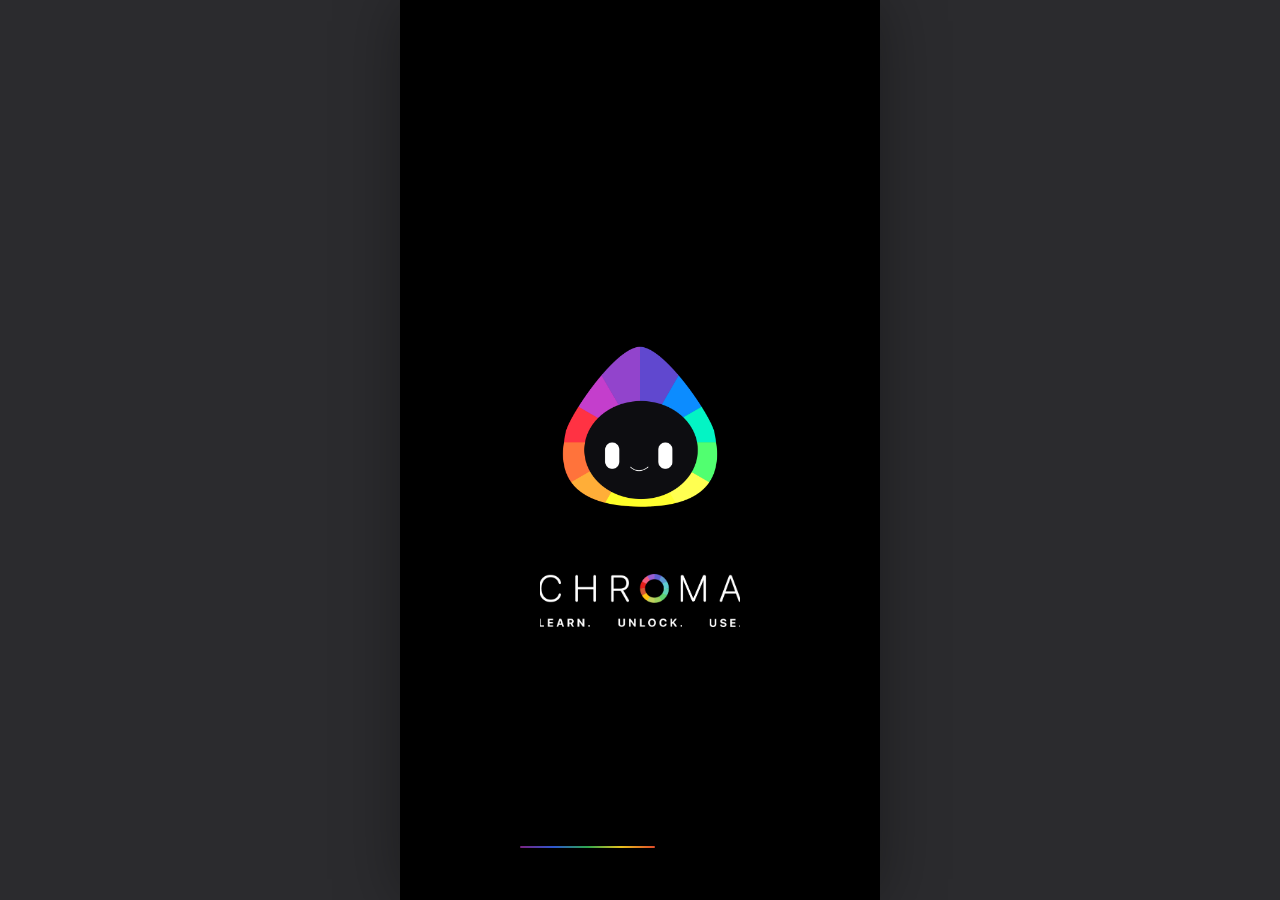
==== commit 5057f1c2: "Add English language option to language selection" ====
--- a/app/index.html
+++ b/app/index.html
@@ -4,9 +4,6 @@
 <meta charset="UTF-8">
 <meta name="viewport" content="width=device-width, initial-scale=1, viewport-fit=cover">
 <title>CHROMA</title>
-<link rel="preconnect" href="https://fonts.googleapis.com">
-<link rel="preconnect" href="https://fonts.gstatic.com" crossorigin>
-<link href="https://fonts.googleapis.com/css2?family=Inter:wght@300;400;500;600;700&family=Roboto:wght@400;500;600;700&display=swap" rel="stylesheet">
 <link rel="stylesheet" href="style.css">
 <link rel="manifest" href="manifest.webmanifest">
 <meta name="theme-color" content="#7b2482">
@@ -563,7 +560,7 @@
       </div>
       <div class="card cream set-card">
         <div class="set-row"><span>Lingua</span></div>
-        <div class="seg3" data-lang-seg><button data-lang="it">Italiano</button><button data-lang="uk">Українська</button></div>
+        <div class="seg3" data-lang-seg><button data-lang="it">Italiano</button><button data-lang="en">English</button><button data-lang="uk">Українська</button></div>
         <p class="set-note">La lingua cambia da sola se scrivi il tuo nome con un altro alfabeto.</p>
       </div>
       <div class="card cream set-card">
@@ -784,6 +781,7 @@
   <div id="toast"></div>
 </div>
 <script src="data.js"></script>
+<script src="en.js"></script>
 <script src="uk.js"></script>
 <script src="app.js"></script>
 <script src="tools.js"></script>
--- a/app/style.css
+++ b/app/style.css
@@ -107,13 +107,13 @@
   font: 500 18px/28px var(--inter);
   letter-spacing: -.25px;
   text-align: center;
-  height: 40px;
-  padding: 0 16px;
+  min-height: 40px;
+  padding: 6px 16px;
   transition: transform .12s, filter .12s;
 }
 .btn-primary:hover { filter: brightness(1.08); }
 .btn-primary:active { transform: scale(.97); }
-.btn-primary.sm { height: 34px; border-radius: 12px; }
+.btn-primary.sm { min-height: 34px; padding-top: 3px; padding-bottom: 3px; border-radius: 12px; }
 
 .glass-btn {
   background: rgba(255,255,255,.35);
@@ -192,8 +192,8 @@
   pointer-events: none;
 }
 .onb-illu img { position: absolute; }
-.onb-btn { position: absolute; left: 50%; top: 706px; transform: translateX(-50%); width: 160px; }
-.onb-btn.wide { width: 211px; }
+.onb-btn { position: absolute; left: 50%; top: 706px; transform: translateX(-50%); min-width: 160px; white-space: nowrap; }
+.onb-btn.wide { min-width: 211px; }
 .onb-btn:active { transform: translateX(-50%) scale(.97); }
 .onb-dots { position: absolute; left: 158px; top: 768px; width: 58px; height: 10px; }
 
@@ -279,7 +279,7 @@
 .ai-title { font: 500 14px/20px var(--roboto); letter-spacing: .1px; width: 210px; }
 .ai-sub { font: 500 11px/16px var(--roboto); letter-spacing: .5px; margin-top: 4px; white-space: nowrap; }
 .ai-wheel { position: absolute; right: 3px; top: 2px; width: 70px; height: 69px; object-fit: cover; }
-.ai-btn { position: absolute; left: 60px; top: 83px; width: 207px; }
+.ai-btn { position: absolute; left: 60px; top: 83px; min-width: 207px; white-space: nowrap; }
 
 .pill {
   height: 40px;
@@ -425,7 +425,7 @@
 
 .brown, .brown .scroll { background: var(--brown); }
 .darkbrown, .darkbrown .scroll { background: var(--darkbrown); }
-.theory { width: 221px; margin: 10px 0 11px; }
+.theory { min-width: 221px; margin: 10px 0 11px; }
 .quiz-card {
   position: relative;
   margin: 17px -4px 0;
@@ -492,9 +492,9 @@
 .totals span { font: 500 14px/20px var(--inter); letter-spacing: -.25px; }
 .totals b { font: 700 20px/28px var(--inter); letter-spacing: -.25px; }
 .totals i { width: 6px; height: 46px; background: #fff; border-radius: 3px; }
-.grid2 { display: grid; grid-template-columns: 1fr 1fr; gap: 15px 14px; }
-.stat { height: 64px; padding: 12px 12px; display: flex; flex-direction: column; justify-content: space-between; }
-.stat span { font: 500 14px/20px var(--inter); letter-spacing: -.25px; white-space: nowrap; }
+.grid2 { display: grid; grid-template-columns: minmax(0, 1fr) minmax(0, 1fr); gap: 15px 14px; }
+.stat { min-height: 64px; padding: 12px 12px 4px; display: flex; flex-direction: column; justify-content: space-between; }
+.stat span { font: 500 14px/20px var(--inter); letter-spacing: -.25px; }
 .stat b {
   font: 500 22px/24px var(--inter);
   letter-spacing: -.25px;
@@ -687,7 +687,7 @@
 .mp-n { font: 500 14px/20px var(--roboto); margin-top: 4px; }
 .m-rew { margin-top: 22px; }
 .mr-row { display: flex; justify-content: space-between; font: 600 14px/18px var(--roboto); margin-top: 8px; }
-.m-btn { display: block; width: 221px; margin: 26px auto 0; }
+.m-btn { display: block; width: fit-content; min-width: 221px; max-width: 100%; margin: 26px auto 0; }
 .m-btn:disabled { filter: grayscale(1) opacity(.5); cursor: default; }
 .gain { font: 600 18px/20px var(--roboto); margin-top: 16px; }
 
@@ -709,7 +709,7 @@
 .lf-text h2 { font: 600 20px/20px var(--roboto); }
 .lf-text p { font: 300 18px/30px var(--inter); margin-top: 13px; }
 .lf-text b { display: block; font: 700 20px/20px var(--roboto); margin-top: 13px; color: var(--mission); }
-.lf-btn { position: relative; top: auto; width: 221px; left: auto; margin: 28px 0 6px; }
+.lf-btn { position: relative; top: auto; min-width: 221px; max-width: calc(100% - 48px); left: auto; margin: 28px 0 6px; }
 
 #evento { background: var(--ev, #1d4fb8); }
 .ev { color: var(--ev-on, #fff); }
@@ -749,7 +749,7 @@
 }
 .glass-btn.dark:disabled { opacity: .6; }
 .ev-retry { text-align: center; font: 500 14px/20px var(--roboto); margin-top: 30px; }
-.ev-btn { display: block; width: 158px; height: 32px; font-size: 14px; line-height: 20px; margin: 36px auto 0; }
+.ev-btn { display: block; width: fit-content; min-width: 158px; max-width: 100%; min-height: 32px; font-size: 14px; line-height: 20px; margin: 36px auto 0; }
 [hidden] { display: none !important; }
 .badge.locked b, .badge.locked span { color: #fff; }
 
@@ -1118,7 +1118,7 @@
 
 .av-preview { display: flex; justify-content: center; margin-top: 16px; }
 .avatar-pic.big { width: 130px; height: 130px; box-shadow: var(--shadow); }
-.av-upload { display: block; width: 240px; margin: 20px auto 0; line-height: 40px; cursor: pointer; }
+.av-upload { display: block; width: fit-content; min-width: 240px; max-width: 100%; margin: 20px auto 0; line-height: 28px; cursor: pointer; }
 .av-grid { display: grid; grid-template-columns: repeat(4, 1fr); gap: 14px 8px; }
 .av-opt { display: flex; flex-direction: column; align-items: center; gap: 5px; }
 .av-opt .avatar-pic { width: 62px; height: 62px; box-shadow: 0 2px 5px rgba(0,0,0,.2); transition: transform .12s; }
@@ -2115,7 +2115,7 @@
 .share-row > * { flex: 1; display: grid; place-items: center; text-decoration: none; }
 
 .week { margin-top: 12px; padding: 14px 14px 12px; color: var(--text, #000); }
-.week-h { display: flex; justify-content: space-between; align-items: center; gap: 8px; }
+.week-h { display: flex; flex-wrap: wrap; justify-content: space-between; align-items: center; gap: 8px; }
 .week-h b { font: 600 14px/20px var(--inter); }
 .week-tabs { display: flex; gap: 2px; padding: 2px; border-radius: 10px; background: rgba(127,127,127,.14); }
 .week-tabs button { padding: 4px 8px; border-radius: 8px; font: 500 11px/14px var(--roboto); color: var(--text2, #555); }
@@ -2132,3 +2132,6 @@
 .week-sum span { font: 400 11px/14px var(--roboto); color: var(--text2, #555); }
 .week-sum p { grid-column: 1 / -1; font: 400 12px/17px var(--roboto); color: var(--text2, #555); margin-top: 4px; }
 .week-sum p b { display: inline; font: 600 12px/17px var(--roboto); color: var(--text, #000); }
+.set-note { font: 400 11px/16px var(--roboto); color: var(--text2, #555); margin-top: 8px; }
+.fam-row > * { min-width: 0; }
+.sw span, .sw small { max-width: 100%; overflow-wrap: anywhere; hyphens: auto; }
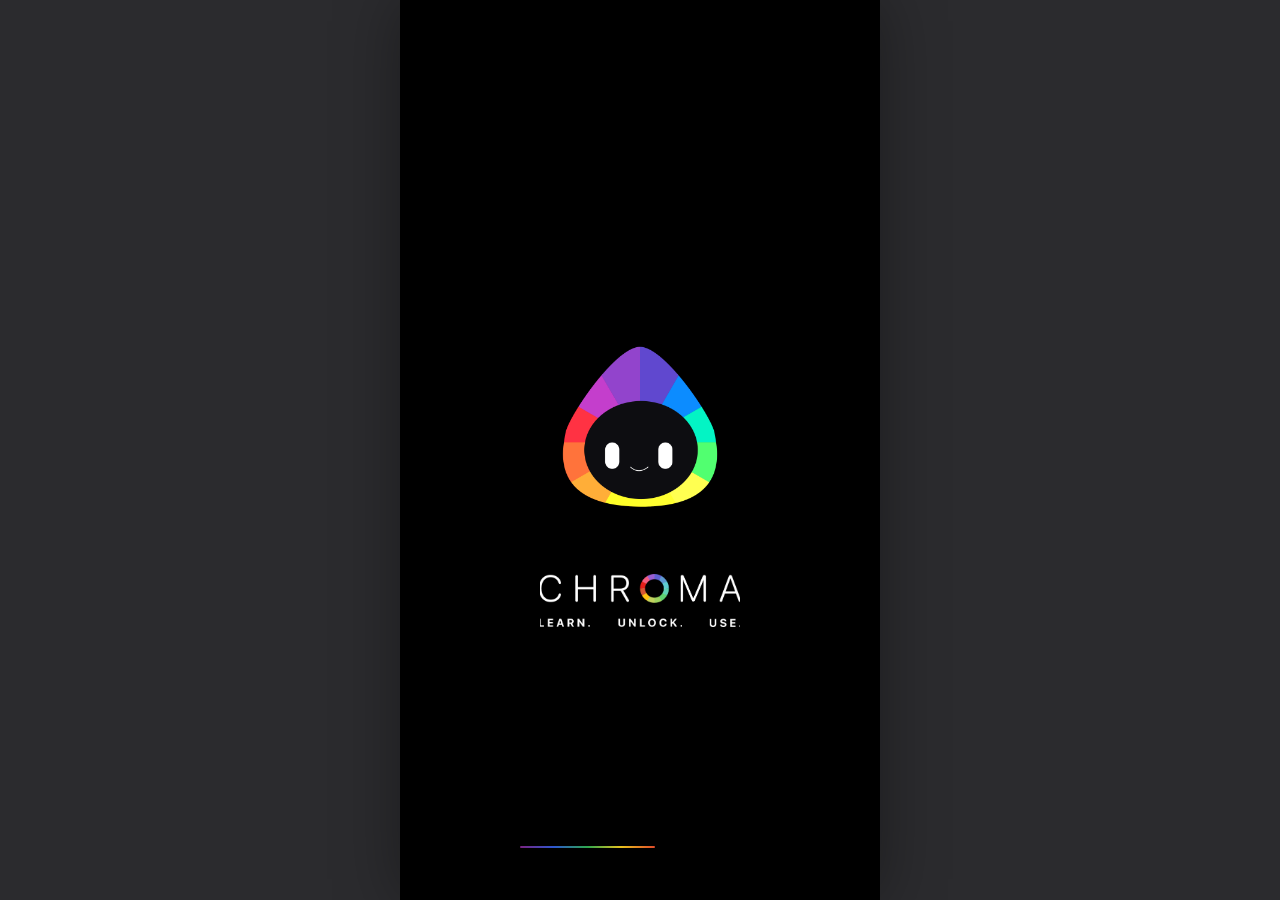
==== commit 11f33128: "Add section for machine interpretation of colors" ====
--- a/app/index.html
+++ b/app/index.html
@@ -748,6 +748,7 @@
         <p class="pe-hint">È un'interpretazione algoritmica: collega i colori ai significati studiati nelle lezioni, ma il senso di un'immagine dipende sempre dal contesto.</p>
         <button class="btn-primary m-btn" data-photo-save>Salva come palette</button>
         <button class="btn-link ph-again" data-photo-again>Analizza un'altra foto</button>
+        <div class="card cream photo-read ph-sovra"><h3>E se a leggerli fosse una macchina?</h3><p>Nell'installazione di CHROMA un'intelligenza artificiale attribuisce ai colori emozioni che non può conoscere. Confronta la tua lettura con la sua.</p><a class="btn-link" href="https://sebabreak.github.io/Chroma/sovrainterpretazione-cromatica/" target="_blank" rel="noopener">Prova la sovrainterpretazione cromatica ›</a></div>
       </div>
       <svg width="0" height="0" style="position:absolute" aria-hidden="true">
         <filter id="cvd-protan"><feColorMatrix type="matrix" values="0.567 0.433 0 0 0 0.558 0.442 0 0 0 0 0.242 0.758 0 0 0 0 0 1 0"/></filter>
--- a/app/style.css
+++ b/app/style.css
@@ -1,3 +1,24 @@
+@font-face { font-family: "Inter"; font-style: normal; font-weight: 300; font-display: swap; src: url("assets/fonts/inter-cyrillic-300-normal.woff2") format("woff2"); unicode-range: U+0301,U+0400-045F,U+0490-0491,U+04B0-04B1,U+2116; }
+@font-face { font-family: "Inter"; font-style: normal; font-weight: 300; font-display: swap; src: url("assets/fonts/inter-latin-300-normal.woff2") format("woff2"); unicode-range: U+0000-00FF,U+0131,U+0152-0153,U+02BB-02BC,U+02C6,U+02DA,U+02DC,U+0304,U+0308,U+0329,U+2000-206F,U+20AC,U+2122,U+2191,U+2193,U+2212,U+2215,U+FEFF,U+FFFD; }
+@font-face { font-family: "Inter"; font-style: normal; font-weight: 400; font-display: swap; src: url("assets/fonts/inter-cyrillic-400-normal.woff2") format("woff2"); unicode-range: U+0301,U+0400-045F,U+0490-0491,U+04B0-04B1,U+2116; }
+@font-face { font-family: "Inter"; font-style: normal; font-weight: 400; font-display: swap; src: url("assets/fonts/inter-latin-400-normal.woff2") format("woff2"); unicode-range: U+0000-00FF,U+0131,U+0152-0153,U+02BB-02BC,U+02C6,U+02DA,U+02DC,U+0304,U+0308,U+0329,U+2000-206F,U+20AC,U+2122,U+2191,U+2193,U+2212,U+2215,U+FEFF,U+FFFD; }
+@font-face { font-family: "Inter"; font-style: normal; font-weight: 500; font-display: swap; src: url("assets/fonts/inter-cyrillic-500-normal.woff2") format("woff2"); unicode-range: U+0301,U+0400-045F,U+0490-0491,U+04B0-04B1,U+2116; }
+@font-face { font-family: "Inter"; font-style: normal; font-weight: 500; font-display: swap; src: url("assets/fonts/inter-latin-500-normal.woff2") format("woff2"); unicode-range: U+0000-00FF,U+0131,U+0152-0153,U+02BB-02BC,U+02C6,U+02DA,U+02DC,U+0304,U+0308,U+0329,U+2000-206F,U+20AC,U+2122,U+2191,U+2193,U+2212,U+2215,U+FEFF,U+FFFD; }
+@font-face { font-family: "Inter"; font-style: normal; font-weight: 600; font-display: swap; src: url("assets/fonts/inter-cyrillic-600-normal.woff2") format("woff2"); unicode-range: U+0301,U+0400-045F,U+0490-0491,U+04B0-04B1,U+2116; }
+@font-face { font-family: "Inter"; font-style: normal; font-weight: 600; font-display: swap; src: url("assets/fonts/inter-latin-600-normal.woff2") format("woff2"); unicode-range: U+0000-00FF,U+0131,U+0152-0153,U+02BB-02BC,U+02C6,U+02DA,U+02DC,U+0304,U+0308,U+0329,U+2000-206F,U+20AC,U+2122,U+2191,U+2193,U+2212,U+2215,U+FEFF,U+FFFD; }
+@font-face { font-family: "Inter"; font-style: normal; font-weight: 700; font-display: swap; src: url("assets/fonts/inter-cyrillic-700-normal.woff2") format("woff2"); unicode-range: U+0301,U+0400-045F,U+0490-0491,U+04B0-04B1,U+2116; }
+@font-face { font-family: "Inter"; font-style: normal; font-weight: 700; font-display: swap; src: url("assets/fonts/inter-latin-700-normal.woff2") format("woff2"); unicode-range: U+0000-00FF,U+0131,U+0152-0153,U+02BB-02BC,U+02C6,U+02DA,U+02DC,U+0304,U+0308,U+0329,U+2000-206F,U+20AC,U+2122,U+2191,U+2193,U+2212,U+2215,U+FEFF,U+FFFD; }
+@font-face { font-family: "Roboto"; font-style: normal; font-weight: 300; font-display: swap; src: url("assets/fonts/roboto-cyrillic-300-normal.woff2") format("woff2"); unicode-range: U+0301,U+0400-045F,U+0490-0491,U+04B0-04B1,U+2116; }
+@font-face { font-family: "Roboto"; font-style: normal; font-weight: 300; font-display: swap; src: url("assets/fonts/roboto-latin-300-normal.woff2") format("woff2"); unicode-range: U+0000-00FF,U+0131,U+0152-0153,U+02BB-02BC,U+02C6,U+02DA,U+02DC,U+0304,U+0308,U+0329,U+2000-206F,U+20AC,U+2122,U+2191,U+2193,U+2212,U+2215,U+FEFF,U+FFFD; }
+@font-face { font-family: "Roboto"; font-style: normal; font-weight: 400; font-display: swap; src: url("assets/fonts/roboto-cyrillic-400-normal.woff2") format("woff2"); unicode-range: U+0301,U+0400-045F,U+0490-0491,U+04B0-04B1,U+2116; }
+@font-face { font-family: "Roboto"; font-style: normal; font-weight: 400; font-display: swap; src: url("assets/fonts/roboto-latin-400-normal.woff2") format("woff2"); unicode-range: U+0000-00FF,U+0131,U+0152-0153,U+02BB-02BC,U+02C6,U+02DA,U+02DC,U+0304,U+0308,U+0329,U+2000-206F,U+20AC,U+2122,U+2191,U+2193,U+2212,U+2215,U+FEFF,U+FFFD; }
+@font-face { font-family: "Roboto"; font-style: normal; font-weight: 500; font-display: swap; src: url("assets/fonts/roboto-cyrillic-500-normal.woff2") format("woff2"); unicode-range: U+0301,U+0400-045F,U+0490-0491,U+04B0-04B1,U+2116; }
+@font-face { font-family: "Roboto"; font-style: normal; font-weight: 500; font-display: swap; src: url("assets/fonts/roboto-latin-500-normal.woff2") format("woff2"); unicode-range: U+0000-00FF,U+0131,U+0152-0153,U+02BB-02BC,U+02C6,U+02DA,U+02DC,U+0304,U+0308,U+0329,U+2000-206F,U+20AC,U+2122,U+2191,U+2193,U+2212,U+2215,U+FEFF,U+FFFD; }
+@font-face { font-family: "Roboto"; font-style: normal; font-weight: 600; font-display: swap; src: url("assets/fonts/roboto-cyrillic-600-normal.woff2") format("woff2"); unicode-range: U+0301,U+0400-045F,U+0490-0491,U+04B0-04B1,U+2116; }
+@font-face { font-family: "Roboto"; font-style: normal; font-weight: 600; font-display: swap; src: url("assets/fonts/roboto-latin-600-normal.woff2") format("woff2"); unicode-range: U+0000-00FF,U+0131,U+0152-0153,U+02BB-02BC,U+02C6,U+02DA,U+02DC,U+0304,U+0308,U+0329,U+2000-206F,U+20AC,U+2122,U+2191,U+2193,U+2212,U+2215,U+FEFF,U+FFFD; }
+@font-face { font-family: "Roboto"; font-style: normal; font-weight: 700; font-display: swap; src: url("assets/fonts/roboto-cyrillic-700-normal.woff2") format("woff2"); unicode-range: U+0301,U+0400-045F,U+0490-0491,U+04B0-04B1,U+2116; }
+@font-face { font-family: "Roboto"; font-style: normal; font-weight: 700; font-display: swap; src: url("assets/fonts/roboto-latin-700-normal.woff2") format("woff2"); unicode-range: U+0000-00FF,U+0131,U+0152-0153,U+02BB-02BC,U+02C6,U+02DA,U+02DC,U+0304,U+0308,U+0329,U+2000-206F,U+20AC,U+2122,U+2191,U+2193,U+2212,U+2215,U+FEFF,U+FFFD; }
+
 :root {
   --bg: #f2f2f2;
   --bg-onb: #e0e0e0;
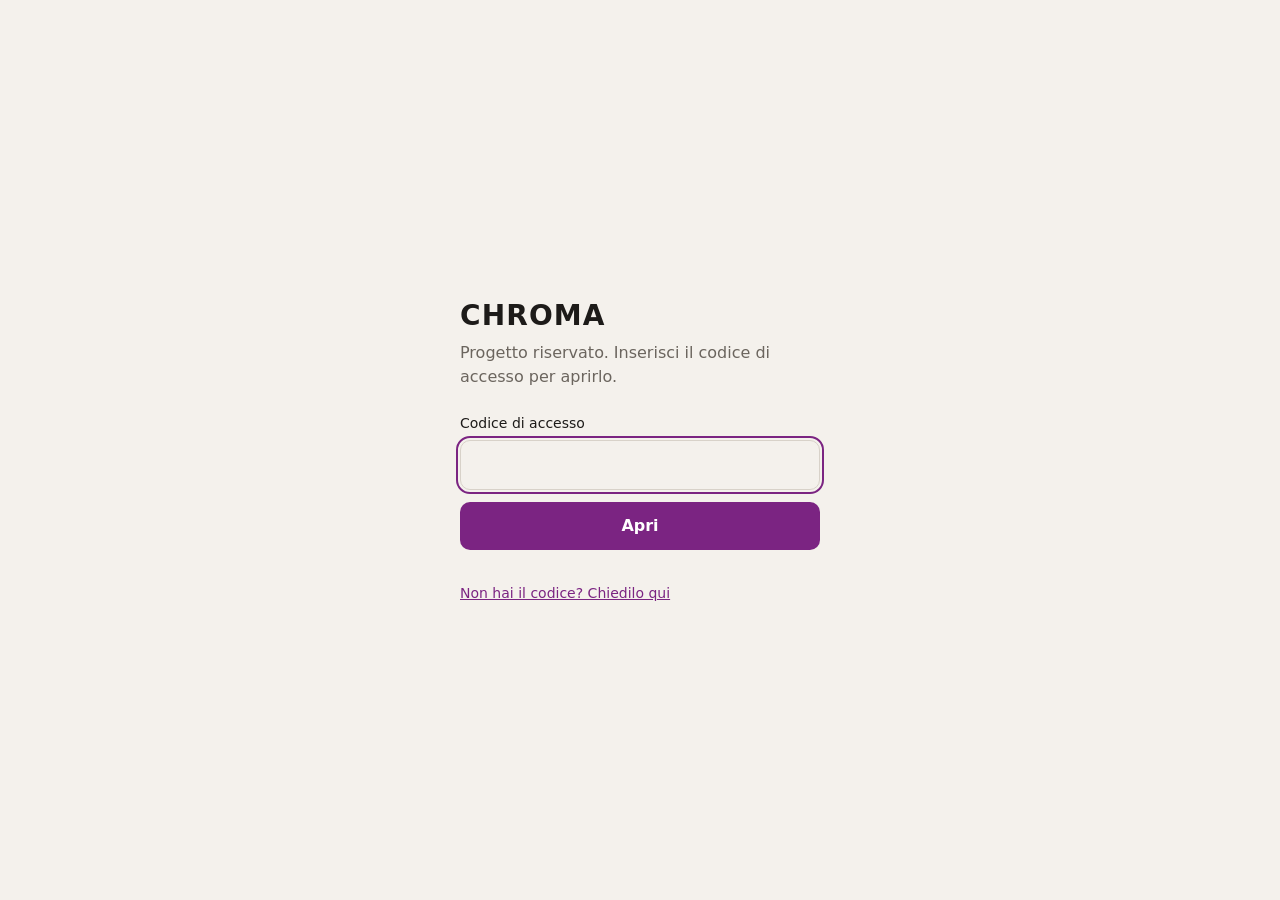
==== commit a9ff572b: "Pubblica CHROMA cifrato Co-Authored-By: Claude Opus 5.5 <noreply@anthropic.com>" ====
--- a/app/index.html
+++ b/app/index.html
@@ -2,789 +2,84 @@
 <html lang="it">
 <head>
 <meta charset="UTF-8">
-<meta name="viewport" content="width=device-width, initial-scale=1, viewport-fit=cover">
-<title>CHROMA</title>
-<link rel="stylesheet" href="style.css">
-<link rel="manifest" href="manifest.webmanifest">
-<meta name="theme-color" content="#7b2482">
-<link rel="icon" href="icons/icon-192.png">
-<link rel="apple-touch-icon" href="icons/icon-192.png">
-<meta name="apple-mobile-web-app-capable" content="yes">
-<meta name="mobile-web-app-capable" content="yes">
-<meta name="apple-mobile-web-app-status-bar-style" content="black-translucent">
-<meta name="apple-mobile-web-app-title" content="CHROMA">
+<meta name="viewport" content="width=device-width, initial-scale=1">
+<meta name="robots" content="noindex, nofollow">
+<title>CHROMA · riservato</title>
+<style>
+  :root { --bg: #f4f1ec; --fg: #1d1b19; --muted: #6b655e; --line: #d8d2c9; --accent: #7b2482; --err: #b3261e; }
+  @media (prefers-color-scheme: dark) { :root { --bg: #121110; --fg: #f1ede6; --muted: #a39c92; --line: #34302c; --accent: #c77dd0; --err: #ff8a80; } }
+  * { box-sizing: border-box; }
+  body { margin: 0; min-height: 100vh; display: grid; place-items: center; padding: 16px; background: var(--bg); color: var(--fg);
+    font: 16px/1.5 system-ui, -apple-system, "Segoe UI", sans-serif; }
+  main { width: 100%; max-width: 360px; }
+  h1 { font-size: 28px; letter-spacing: .04em; margin: 0 0 4px; }
+  p { color: var(--muted); margin: 0 0 24px; }
+  label { display: block; font-size: 14px; margin-bottom: 6px; }
+  input { width: 100%; font: inherit; padding: 12px 14px; border: 1px solid var(--line); border-radius: 10px; background: transparent; color: inherit; }
+  input:focus-visible, button:focus-visible, a:focus-visible { outline: 2px solid var(--accent); outline-offset: 2px; }
+  button { width: 100%; margin-top: 12px; font: inherit; font-weight: 600; padding: 12px; border: 0; border-radius: 10px; background: var(--accent); color: #fff; cursor: pointer; }
+  button:disabled { opacity: .6; cursor: progress; }
+  #err { min-height: 1.5em; color: var(--err); font-size: 14px; margin: 10px 0 0; }
+  a { color: var(--accent); font-size: 14px; }
+</style>
 </head>
 <body>
-<div id="device">
+<main>
+  <h1>CHROMA</h1>
+  <p>Progetto riservato. Inserisci il codice di accesso per aprirlo.</p>
+  <form id="f" hidden>
+    <label for="c">Codice di accesso</label>
+    <input id="c" type="password" autocomplete="current-password" required autofocus>
+    <button id="b">Apri</button>
+    <p id="err" role="alert"></p>
+  </form>
+  <a id="r" hidden>Non hai il codice? Chiedilo qui</a>
+</main>
+<script>
+const C = {"root":"./","salt":"y/8tt/HuEJkZnb4SvG1ozw==","iter":600000,"titolo":"CHROMA","ritorno":"https://profili-cv.github.io/sebastyan-buryas/#laboratorio"};
+const root = new URL(C.root, location.href), f = document.getElementById('f'), err = document.getElementById('err'), b = document.getElementById('b');
+if (C.ritorno) { const r = document.getElementById('r'); r.href = C.ritorno; r.hidden = false; }
+const db = () => new Promise((ok, ko) => { const r = indexedDB.open('cifra', 1); r.onupgradeneeded = () => r.result.createObjectStore('k'); r.onsuccess = () => ok(r.result); r.onerror = () => ko(r.error); });
+const leggi = async () => { const d = await db(); return new Promise(ok => { const g = d.transaction('k').objectStore('k').get('k'); g.onsuccess = () => ok(g.result || null); g.onerror = () => ok(null); }); };
+const salva = async k => { const d = await db(); return new Promise((ok, ko) => { const t = d.transaction('k', 'readwrite'); t.objectStore('k').put(k, 'k'); t.oncomplete = ok; t.onerror = () => ko(t.error); }); };
+const b64 = s => Uint8Array.from(atob(s), c => c.charCodeAt(0));
 
-  <section class="screen" id="splash">
-    <img class="splash-logo" src="assets/chroma-logo.png" alt="Chroma">
-    <img class="splash-lettering" src="assets/chroma-lettering.png" alt="CHROMA – Learn. Unlock. Use.">
-    <div class="splash-line"></div>
-  </section>
+async function avvia() {
+  // se il service worker c'è già ma la pagina è ancora questa, non ricaricare all'infinito
+  const ora = Date.now(), prima = +sessionStorage.getItem('cifra-avvio') || 0;
+  if (ora - prima < 8000) throw new Error('loop');
+  sessionStorage.setItem('cifra-avvio', ora);
+  await navigator.serviceWorker.register(new URL('sw.js', root), { scope: root.pathname, updateViaCache: 'none' });
+  if (navigator.serviceWorker.controller) return location.reload();
+  navigator.serviceWorker.addEventListener('controllerchange', () => location.reload());
+}
 
-  <section class="screen onb" id="onb1">
-    <h1 class="onb-title">Benvenuto in <b>CHROMA</b></h1>
-    <p class="onb-text">L’applicazione che ti insegna<br>i significati dei colori</p>
-    <img class="onb-omino" src="assets/chroma-omino.png" alt="">
-    <button class="btn-primary onb-btn wide" data-go="onb2">Impara con Chroma</button>
-    <img class="onb-dots" src="assets/dots-1.svg" alt="">
-  </section>
+f.onsubmit = async e => {
+  e.preventDefault(); err.textContent = ''; b.disabled = true; b.textContent = 'Controllo…';
+  try {
+    const base = await crypto.subtle.importKey('raw', new TextEncoder().encode(document.getElementById('c').value.trim()), 'PBKDF2', false, ['deriveKey']);
+    const k = await crypto.subtle.deriveKey({ name: 'PBKDF2', salt: b64(C.salt), iterations: C.iter, hash: 'SHA-256' }, base, { name: 'AES-GCM', length: 256 }, false, ['decrypt']);
+    const m = await (await fetch(new URL('_/m', root), { cache: 'no-cache' })).arrayBuffer();
+    try { await crypto.subtle.decrypt({ name: 'AES-GCM', iv: m.slice(0, 12) }, k, m.slice(12)); }
+    catch { throw new Error('codice'); }
+    await salva(k);
+    sessionStorage.removeItem('cifra-avvio');
+    b.textContent = 'Apro…';
+    await avvia();
+  } catch (x) {
+    err.textContent = x.message === 'codice' ? 'Codice non valido.' : 'Non riesco ad aprirlo adesso. Controlla la connessione e riprova.';
+    b.disabled = false; b.textContent = 'Apri';
+  }
+};
 
-  <section class="screen onb" id="onb2">
-    <h1 class="onb-title">Impara</h1>
-    <p class="onb-text t2">Approfondisci la teoria<br>e la psicologia dei colori<br>con lezioni interattive.</p>
-    <div class="onb-illu">
-      <img src="assets/impara-1.png" style="left:44px;top:118px;width:105px;transform:rotate(-21.5deg)" alt="">
-      <img src="assets/impara-2.png" style="left:125px;top:150px;width:112px;transform:rotate(26deg)" alt="">
-      <img src="assets/impara-3.png" style="left:121px;top:27px;width:105px;transform:rotate(22deg)" alt="">
-    </div>
-    <button class="btn-primary onb-btn" data-go="onb3">avanti</button>
-    <img class="onb-dots" src="assets/dots-2.svg" alt="">
-  </section>
-
-  <section class="screen onb" id="onb3">
-    <h1 class="onb-title">Gioca e impara</h1>
-    <p class="onb-text t3">Completa quiz, missioni<br>e sfide per sbloccare<br>nuovi colori e badge!</p>
-    <div class="onb-illu">
-      <img src="assets/vinci-1.png" style="left:34px;top:40px;width:110px;transform:rotate(-39deg)" alt="">
-      <img src="assets/vinci-2.png" style="left:71px;top:95px;width:155px" alt="">
-      <img src="assets/vinci-3.png" style="left:163px;top:73px;width:60px;transform:rotate(-28deg)" alt="">
-    </div>
-    <input class="onb-name" data-onb-name type="text" maxlength="18" placeholder="Come ti chiami?" autocomplete="given-name">
-    <button class="btn-primary onb-btn" data-go="home" data-onboarded>Inizia</button>
-    <img class="onb-dots" src="assets/dots-3.svg" alt="">
-  </section>
-
-  <section class="screen tabbed" id="home" data-tab="home">
-    <div class="scroll">
-      <img class="home-face" src="assets/chroma-faccia.png" alt="Chroma">
-      <div class="install-bar" data-install hidden>
-        <span>📲 Installa CHROMA per usarla a schermo intero</span>
-        <button data-install-go>Installa</button><button class="x" data-install-x aria-label="Chiudi">✕</button>
-      </div>
-      <h1 class="home-title">Ciao, <span data-bind="greet">Benvenuto</span>!</h1>
-      <p class="subtitle">Pronto a scoprire qualcosa di nuovo sui colori oggi?</p>
-
-      <div class="row home-top">
-        <div class="card cream streak">
-          <div class="streak-num"><img src="assets/fire.png" alt=""><span data-bind="streak">4</span></div>
-          <div class="streak-lbl">Streak</div>
-        </div>
-        <button class="card cream level" data-go="profilo">
-          <div class="level-head">
-            <div>
-              <div class="level-title">Livello <span data-bind="level">8</span></div>
-              <div class="level-sub" data-bind="levelTitle">Pittore sfumato</div>
-            </div>
-            <img src="assets/color-wheel.png" alt="">
-          </div>
-          <div class="xpbar"><i data-bind-width="xp"></i></div>
-          <div class="xp-lbl"><span data-bind="xp">0</span> / <span data-bind="xpNeed">200</span> XP</div>
-        </button>
-      </div>
-
-      <div class="card blue challenge">
-        <div class="ch-title">Sfida del giorno</div>
-        <div class="ch-sub" data-ch-sub>Missioni di oggi</div>
-        <button class="glass-btn" data-go="missioni">Vai alle missioni <span class="m-ready" data-m-ready hidden></span></button>
-      </div>
-
-      <button class="card cream cotd" data-cotd>
-        <span class="cotd-sw" data-cotd-sw></span>
-        <span class="cotd-txt"><small>Colore del giorno</small><b data-cotd-name></b><em data-cotd-hex></em><span data-cotd-emo></span></span>
-        <span class="cotd-go">Apri ›</span>
-      </button>
-      <h2 class="section">Quest giornaliere</h2>
-      <button class="card cream quest-card" data-go="quizhub">
-        <div class="qc-text">
-          <div class="qc-title">Fammi vedere cosa hai imparato sui colori</div>
-          <div class="qc-desc">Verifica quello che hai imparato nelle ultime lezioni e scopri il tuo livello sulla psicologia dei colori</div>
-        </div>
-        <div class="qc-bars"><img src="assets/quest-bar-1.svg" alt=""><img src="assets/quest-bar-2.svg" alt=""><img src="assets/quest-bar-3.svg" alt=""></div>
-      </button>
-
-      <div class="section-row"><h2 class="section">I tuoi colori sbloccati</h2><span class="section"><span data-bind="ownedN">8</span> / <span data-bind="totalColors">28</span></span></div>
-      <div class="colors-row">
-        <div class="home-swatches" data-home-swatches></div>
-        <button class="colors-more" data-go="colori"><img src="assets/color-more.svg" alt=""><img class="arr" src="assets/right-arrow.png" alt="Vedi tutti"></button>
-      </div>
-
-      <div class="card indigo ai-box">
-        <div class="ai-text">
-          <div class="ai-title">Aiutaci a insegnare qualcosa di nuovo a Chroma!</div>
-          <div class="ai-sub">Il nostro modello di AI per la critica del colore</div>
-        </div>
-        <img class="ai-wheel" src="assets/color-wheel.png" alt="">
-        <a class="glass-btn ai-btn" href="https://sebabreak.github.io/Chroma/sovrainterpretazione-cromatica/" target="_blank" rel="noopener">entra sul nostro sito</a>
-      </div>
-    </div>
-  </section>
-
-  <section class="screen tabbed" id="explore" data-tab="explore">
-    <div class="scroll">
-      <button class="back" data-back><img src="assets/right-arrow.png" alt="Indietro"></button>
-      <h1 class="page-title">Scopri</h1>
-      <h2 class="section mt">Strumenti</h2>
-      <div class="tools">
-        <button class="tool-card lab-card" data-go="lab"><span class="tool-ic"><img src="assets/lab-wheel.png" alt=""></span><b>Laboratorio</b><small>Ruota dei colori, codici e armonie</small></button>
-        <button class="tool-card photo-card" data-go="foto"><span class="tool-ic cam"><i class="mi" style="--m:url(assets/icona-foto.png)"></i></span><b>Colori da una foto</b><small>Estrai e interpreta una palette</small></button>
-      </div>
-      <h2 class="section mt">Le mie palette</h2>
-      <div class="row gap">
-        <button class="pill outline-blue" data-go="palette">Le mie palette</button>
-        <button class="pill fill-blue" data-toast="Sei già in Scopri">Scopri</button>
-      </div>
-      <h2 class="section mt">Combinazioni di colori</h2>
-      <h1 class="combo-title">Combinazioni di colori</h1>
-      <div class="combo-grid">
-        <button data-combo="Complementari"><img src="assets/complementari.png" alt=""><span>Complementari</span></button>
-        <button data-combo="Analoghi"><img src="assets/analoghi.png" alt=""><span>Analoghi</span></button>
-        <button data-combo="Triade"><img src="assets/triade.png" alt=""><span>Triade</span></button>
-        <button data-combo="Split complementari"><img src="assets/split-complementari.png" alt=""><span>Split complementari</span></button>
-        <button data-combo="Rettangolo"><img src="assets/rettangolo.png" alt=""><span>Rettangolo</span></button>
-        <button data-combo="Quadrato"><img src="assets/quadrato.png" alt=""><span>Quadrato</span></button>
-      </div>
-    </div>
-  </section>
-
-  <section class="screen tabbed" id="quest" data-tab="quest">
-    <div class="scroll">
-      <button class="back" data-back><img src="assets/right-arrow.png" alt="Indietro"></button>
-      <div class="segmented">
-        <button data-go="lezioni">Lezioni</button>
-        <button class="on">Quest</button>
-      </div>
-      <div class="stack-card">
-        <div class="card yellow quest-card">
-          <div class="qc-text">
-            <div class="qc-title">Vediamo cosa hai imparato sui colori</div>
-            <div class="qc-desc">Verifica quello che hai imparato nelle ultime lezioni e scopri il tuo livello sulla psicologia dei colori</div>
-          </div>
-          <div class="qc-bars"><img src="assets/quest-bar-dark-1.svg" alt=""><img src="assets/quest-bar-dark-2.svg" alt=""><img src="assets/quest-bar-dark-3.svg" alt=""></div>
-        </div>
-      </div>
-      <h2 class="section mt" data-t="Quiz (elenco)">Quiz</h2>
-      <button class="card purple quest-card" data-go="quizhub">
-        <div class="qc-text">
-          <div class="qc-title">Fammi vedere cosa hai imparato sui colori</div>
-          <div class="qc-desc">Verifica quello che hai imparato nelle ultime lezioni e scopri il tuo livello sulla psicologia dei colori</div>
-        </div>
-        <img class="chev" src="assets/right-arrow.png" alt="">
-      </button>
-      <h2 class="section mt">Missioni attive</h2>
-      <button class="card cream mission" data-am>
-        <div class="qc-title" data-am-title></div>
-        <div class="mission-row"><span data-am-n></span><span data-am-xp></span></div>
-        <div class="mbar"><i data-am-bar></i></div>
-      </button>
-      <button class="link-all" data-go="missioni">Tutte le missioni ›</button>
-    </div>
-  </section>
-
-  <section class="screen tabbed" id="lezioni" data-tab="lezioni">
-    <div class="scroll">
-      <button class="back" data-back><img src="assets/right-arrow.png" alt="Indietro"></button>
-      <div class="segmented">
-        <button class="on">Lezioni</button>
-        <button data-go="quest">Quest</button>
-      </div>
-      <div class="section-row sr-mt"><h2 class="section">Percorso guidato</h2><span class="sec-note" data-lessons-done-n></span></div>
-      <div class="lesson-list" data-lessons></div>
-      <div class="section-row sr-mt"><h2 class="section">Il colore nel digitale</h2><span class="sec-note" data-dig-done-n></span></div>
-      <div class="lesson-list" data-lessons="digitale"></div>
-      <div class="section-row sr-mt"><h2 class="section">Altre lezioni - Combinazioni di colori</h2><span class="sec-note" data-combo-read-n></span></div>
-      <div class="combo-grid small">
-        <button data-combo="Complementari"><img src="assets/complementari.png" alt=""><span>Complementari</span></button>
-        <button data-combo="Analoghi"><img src="assets/analoghi.png" alt=""><span>Analoghi</span></button>
-        <button data-combo="Triade"><img src="assets/triade.png" alt=""><span>Triade</span></button>
-        <button data-combo="Split complementari"><img src="assets/split-complementari.png" alt=""><span>Split complementari</span></button>
-        <button data-combo="Rettangolo"><img src="assets/rettangolo.png" alt=""><span>Rettangolo</span></button>
-        <button data-combo="Quadrato"><img src="assets/quadrato.png" alt=""><span>Quadrato</span></button>
-      </div>
-    </div>
-  </section>
-
-  <section class="screen tabbed" id="lezione" data-tab="lezioni">
-    <div class="scroll">
-      <button class="back" data-back><img src="assets/right-arrow.png" alt="Indietro"></button>
-      <div class="detail-head">Dettaglio lezione</div>
-      <div class="detail-img"><img data-lesson-img alt=""></div>
-      <h1 class="detail-title" data-lesson-title></h1>
-      <p class="detail-meta"></p>
-      <div class="detail-body" data-lesson-body></div>
-      <h2 class="detail-title sm">Curiosità</h2>
-      <p class="detail-body" data-lesson-fact></p>
-      <div class="detail-actions">
-        <button class="btn-primary sm" data-lesson-next>avanti</button>
-        <button class="btn-primary sm" data-lesson-quiz>Quiz</button>
-      </div>
-    </div>
-  </section>
-
-  <section class="screen tabbed" id="combo" data-tab="explore">
-    <div class="scroll">
-      <button class="back" data-back><img src="assets/right-arrow.png" alt="Indietro"></button>
-      <h1 class="page-title">Combinazioni di colori</h1>
-      <h2 class="section combo-name" data-combo-name></h2>
-      <div data-combo-p1>
-        <img class="combo-wheel" data-combo-img alt="">
-        <p class="combo-p" data-combo-intro></p>
-        <h3 class="combo-h">Come funziona</h3>
-        <p class="combo-p" data-combo-how></p>
-      </div>
-      <div data-combo-p2 hidden>
-        <h3 class="combo-h first">Quando usarla</h3>
-        <p class="combo-p" data-combo-when></p>
-        <p class="combo-p gap" data-combo-extra1></p>
-        <p class="combo-p gap" data-combo-extra2></p>
-      </div>
-      <div class="detail-actions combo-actions">
-        <button class="btn-primary sm" data-combo-next>avanti</button>
-      </div>
-    </div>
-  </section>
-
-  <section class="screen tabbed brown" id="quizcat" data-tab="quest">
-    <div class="scroll">
-      <button class="back light" data-back><img src="assets/right-arrow.png" alt="Indietro"></button>
-      <h1 class="page-title white">Colori</h1>
-      <button class="btn-primary theory" data-go="lezioni">Consulta la teoria</button>
-      <div class="lesson-list" data-lessons data-quiz-list></div>
-    </div>
-  </section>
-
-  <section class="screen tabbed darkbrown" id="quiz" data-tab="quest">
-    <div class="scroll">
-      <button class="back light" data-back><img src="assets/right-arrow.png" alt="Indietro"></button>
-      <h1 class="page-title white" data-quiz-title></h1>
-      <div class="quiz-card">
-        <div class="quiz-h">Quiz</div>
-        <div class="quiz-n" data-quiz-n>1 / 3</div>
-        <div class="quiz-q" data-quiz-q></div>
-        <div class="quiz-answers" data-quiz-answers></div>
-        <div class="quiz-feedback" data-quiz-feedback></div>
-        <button class="btn-primary sm quiz-next" data-quiz-next hidden>avanti</button>
-      </div>
-    </div>
-  </section>
-
-  <section class="screen tabbed" id="profilo" data-tab="profilo">
-    <div class="scroll">
-      <button class="back" data-back><img src="assets/right-arrow.png" alt="Indietro"></button>
-      <h1 class="page-title">Profilo</h1>
-      <button class="gear" data-go="impostazioni" aria-label="Impostazioni">⚙</button>
-      <div class="prof-head">
-        <button class="avatar-ring" data-go="avatar" aria-label="Cambia immagine del profilo">
-          <span class="avatar-pic" data-avatar></span>
-          <span class="avatar-lv">Lv <b data-bind="level">1</b></span>
-          <span class="avatar-edit">✎</span>
-        </button>
-        <div class="prof-id">
-          <div class="prof-name" data-bind="name">Luca</div>
-          <button class="prof-role" data-title-pick><span data-bind="levelTitle">Apprendista</span> <i>▾</i></button>
-        </div>
-      </div>
-      <div class="lv-strip">
-        <div class="lv-top"><b>Livello <span data-bind="level">1</span></b><span><span data-bind="xp">0</span> / <span data-bind="xpNeed">200</span> XP</span></div>
-        <div class="xpbar wide"><i data-bind-width="xp"></i></div>
-        <div class="lv-next" data-lv-next></div>
-        <div class="compl"><span>Completamento di CHROMA</span><b data-bind="completion">0%</b></div>
-        <div class="xpbar wide compl-bar"><i data-bind-width="completion"></i></div>
-      </div>
-      <div class="card cream stats3">
-        <div><span>Livello</span><b data-bind="level">8</b></div>
-        <div><span>XP</span><b data-bind="xp">760</b></div>
-        <div><span>Colori sbloccati</span><b data-bind="ownedN">8</b></div>
-      </div>
-      <div class="card green totals">
-        <div><span>Tempo totale</span><b data-bind="timeStr">5 h 12 min</b></div>
-        <i></i>
-        <div><span>XP totali</span><b data-bind="xpTotal">4.218</b></div>
-      </div>
-      <div class="card cream week">
-        <div class="week-h"><b>Ultimi 7 giorni</b>
-          <div class="week-tabs"><button class="on" data-week="min">Minuti</button><button data-week="quiz" data-t="Quiz (elenco)">Quiz</button><button data-week="lessons">Lezioni</button></div>
-        </div>
-        <div class="week-bars" data-week-bars></div>
-        <div class="week-sum" data-week-sum></div>
-      </div>
-      <button class="card cream titles-link" data-go="titoli">
-        <span class="tl-ic">🏅</span><span><b>I tuoi titoli</b><small><span data-bind="titlesN">1</span> titoli sbloccati · storico dei livelli</small></span><i>›</i>
-      </button>
-      <button class="share-btn" data-share-profile>Condividi il tuo profilo</button>
-      <h2 class="section mt">I tuoi progressi</h2>
-      <div class="grid2">
-        <div class="card amber stat"><span>Quest completate</span><b class="g-purple" data-bind="quests">17</b></div>
-        <button class="card outline-purple stat center" data-go="badges"><span>Badges</span></button>
-      </div>
-      <h2 class="section mt">Le tue statistiche</h2>
-      <div class="grid2">
-        <div class="card sky stat"><span>Lezioni completate</span><b class="g-teal" data-bind="lessonsTotal">4</b></div>
-        <div class="card sky stat"><span>Quiz completati</span><b class="g-teal" data-bind="quizzes">13</b></div>
-        <div class="card sky stat"><span>Missioni completate</span><b class="g-navy" data-bind="missionsDone">8</b></div>
-        <div class="card cream stat"><span>Giorni in streak</span><b class="g-orange" data-bind="streak">4</b></div>
-      </div>
-    </div>
-  </section>
-
-  <section class="screen tabbed" id="badges" data-tab="profilo">
-    <div class="scroll">
-      <button class="back" data-back><img src="assets/right-arrow.png" alt="Indietro"></button>
-      <h1 class="page-title center">Badge</h1>
-      <div class="badge-tabs">
-        <button class="on" data-filter="all">Tutti</button>
-        <button class="green" data-filter="got">Ottenuti</button>
-        <button class="red" data-filter="locked">Bloccati</button>
-      </div>
-      <div class="badge-grid" data-badge-grid></div>
-    </div>
-  </section>
-
-  <section class="screen tabbed" id="palette" data-tab="explore">
-    <div class="scroll">
-      <button class="back" data-back><img src="assets/right-arrow.png" alt="Indietro"></button>
-      <h1 class="page-title">Esplora</h1>
-      <h2 class="section mt">Le mie palette</h2>
-      <div class="row gap">
-        <button class="pill fill-blue">Le mie palette</button>
-        <button class="pill outline-blue" data-go="explore">Scopri</button>
-      </div>
-      <h2 class="section mt">Palette personali</h2>
-      <div class="palette-list" data-palettes></div>
-      <button class="new-pal" data-new-palette>＋ Crea una palette con i tuoi colori</button>
-    </div>
-  </section>
-
-  <section class="screen tabbed" id="palettedet" data-tab="explore">
-    <div class="scroll">
-      <button class="back" data-back><img src="assets/right-arrow.png" alt="Indietro"></button>
-      <h1 class="page-title" data-pal-title></h1>
-      <div class="pal-dots big" data-pal-dots></div>
-      <div class="card cream pal-card"><h3>Significato</h3><p data-pal-text></p></div>
-      <h2 class="section pal-emo-h">Emozioni associate</h2>
-      <div class="chips" data-pal-emo></div>
-      <div class="card cream pal-card"><h3>Curiosità</h3><p data-pal-fact></p></div>
-      <button class="btn-primary m-btn" data-pal-share>Condividi la palette</button>
-    </div>
-  </section>
-
-  <section class="screen tabbed" id="missioni" data-tab="quest">
-    <div class="scroll">
-      <button class="back" data-back><img src="assets/right-arrow.png" alt="Indietro"></button>
-      <h1 class="page-title center">Missioni</h1>
-      <div class="mr-tabs three">
-        <button class="on" data-mtab="percorso">Percorso</button>
-        <button data-mtab="giornaliera">Oggi</button>
-        <button data-mtab="serie">Speciali</button>
-      </div>
-      <div data-mpane="percorso">
-        <p class="mr-note">Completa lezioni e quiz per ottenere XP e sbloccare nuovi colori.</p>
-        <div class="m-list" data-missions="percorso"></div>
-      </div>
-      <div data-mpane="giornaliera" hidden>
-        <p class="mr-note">Si rinnovano ogni giorno e danno XP extra per salire di livello.</p>
-        <div class="m-list" data-missions="giornaliera"></div>
-      </div>
-      <div data-mpane="serie" hidden>
-        <p class="mr-note">Torna ogni giorno: con la serie di giorni consecutivi sblocchi i colori speciali.</p>
-        <div class="m-list" data-missions="serie"></div>
-      </div>
-    </div>
-  </section>
-
-  <section class="screen tabbed" id="missione" data-tab="quest">
-    <div class="scroll center-col">
-      <button class="back" data-back><img src="assets/right-arrow.png" alt="Indietro"></button>
-      <div class="detail-head" data-md-kind>Dettaglio missione</div>
-      <div class="m-badge" data-md-pic></div>
-      <h2 class="m-title" data-md-title></h2>
-      <p class="m-desc" data-md-desc></p>
-      <div class="card cream m-prog">
-        <div class="mp-lbl">Progresso</div>
-        <div class="mp-n" data-md-n></div>
-        <div class="mbar"><i data-md-bar></i></div>
-      </div>
-      <div class="card blue m-rew">
-        <div class="mp-lbl">Reward</div>
-        <div class="mr-row"><span data-md-xp></span><span class="md-extra" data-md-extra></span></div>
-      </div>
-      <button class="btn-primary m-btn" data-md-btn></button>
-    </div>
-  </section>
-
-  <section class="screen tabbed" id="rewardok" data-tab="quest">
-    <div class="scroll center-col">
-      <div class="detail-head">Reward ottenuto</div>
-      <div class="m-badge ok"><img src="assets/chroma-faccia.png" alt=""></div>
-      <h2 class="m-title">Reward ottenuto!</h2>
-      <p class="m-desc c">Hai guadagnato:</p>
-      <p class="gain" data-ro-xp></p>
-      <p class="gain won" data-ro-color></p>
-      <p class="gain" data-ro-badge></p>
-      <button class="btn-primary m-btn" data-go="missioni">Ottimo!</button>
-    </div>
-  </section>
-
-  <section class="screen tabbed" id="lezfine" data-tab="lezioni">
-    <img class="lf-face" src="assets/chroma-faccia.png" alt="">
-    <div class="detail-head lf-head">Lezione completata</div>
-    <div class="lf-text">
-      <h2>Lezione completata!</h2>
-      <p>Hai guadagnato</p>
-      <b>+ 50 XP</b>
-    </div>
-    <button class="btn-primary lf-btn" data-lf-quiz>Fai il quiz</button>
-    <button class="btn-link lf-back" data-go="lezioni">Torna alle lezioni</button>
-  </section>
-
-  <section class="screen" id="evento">
-    <div class="scroll ev">
-      <button class="back light" data-ev-back><img src="assets/right-arrow.png" alt="Indietro"></button>
-      <h1 class="ev-title">Quiz completato!</h1>
-      <div class="ev-sub" data-ev-name></div>
-      <div class="card cream ev-res">
-        <h3>Risultato</h3>
-        <div class="ev-row"><span>Risposte corrette</span><b data-ev-score></b></div>
-        <div class="ev-row"><span>Accuratezza</span><b data-ev-acc></b></div>
-      </div>
-      <div class="card cream ev-rew">
-        <h3>Ricompense</h3>
-        <b data-ev-xp></b>
-        <img src="assets/color-wheel.png" alt="">
-      </div>
-      <div class="card cream ev-badge" data-ev-badge>
-        <h3>Nuovo badge!</h3>
-        <div class="ev-b-row">
-          <div class="ev-tile"><i data-ev-swatch></i></div>
-          <div class="ev-b-side">
-            <div class="ev-b-name" data-ev-bname></div>
-            <button class="glass-btn dark" data-ev-redeem>Riscatta</button>
-            <button class="ev-apply" data-ev-apply hidden>Usa come tema</button>
-          </div>
-        </div>
-      </div>
-      <p class="ev-retry" data-ev-retry>Rispondi correttamente a tutte le domande per sbloccare il colore!</p>
-      <button class="btn-primary ev-btn" data-ev-back>Torna ai quiz</button>
-    </div>
-  </section>
-
-  <section class="screen tabbed" id="quizhub" data-tab="quest">
-    <div class="scroll">
-      <button class="back" data-back><img src="assets/right-arrow.png" alt="Indietro"></button>
-      <h1 class="page-title" data-t="Quiz (elenco)">Quiz</h1>
-      <h2 class="section mt">Quiz sui colori</h2>
-      <button class="card cat-card cat-colors" data-go="quizcat">
-        <div class="cat-t">Psicologia del colore</div>
-        <div class="cat-s">8 colori, dal rosso al nero · 8 quiz</div>
-        <div class="cat-prog" data-qprog-colors></div>
-        <div class="cat-dots"><i style="background:#e3242b"></i><i style="background:#ff7a00"></i><i style="background:#ffd000"></i><i style="background:#2fa84f"></i><i style="background:#1f5fe0"></i><i style="background:#8a2be2"></i><i style="background:#f6f4ee"></i><i style="background:#18181d"></i></div>
-        <img class="chev" src="assets/right-arrow.png" alt="">
-      </button>
-      <h2 class="section mt">Quiz sulle combinazioni dei colori</h2>
-      <button class="card cat-card cat-combo" data-go="quizcomb">
-        <div class="cat-t">Combinazione dei colori</div>
-        <div class="cat-s">Le basi delle combinazioni · Armonie di colore · 6 quiz</div>
-        <div class="cat-prog" data-qprog-combo></div>
-        <img class="cat-wheel" src="assets/complementari.png" alt="">
-        <img class="chev" src="assets/right-arrow.png" alt="">
-      </button>
-      <h2 class="section mt">Quiz sul colore digitale</h2>
-      <button class="card cat-card cat-dig" data-go="quizdig">
-        <div class="cat-t">Il colore nel digitale</div>
-        <div class="cat-s">RGB, HEX, HSL, CMYK e contrasto · 5 quiz</div>
-        <div class="cat-prog" data-qprog-dig></div>
-        <img class="chev" src="assets/right-arrow.png" alt="">
-      </button>
-      <h2 class="section mt">Allenamento dell'occhio</h2>
-      <div class="games">
-        <button class="game-card" data-game="guess"><span class="g-ic">#</span><b>Indovina il colore</b><small>Dal codice HEX al colore</small><em data-best="guess"></em></button>
-        <button class="game-card" data-game="order"><span class="g-ic">◐</span><b>Dal chiaro allo scuro</b><small>Ordina per luminosità</small><em data-best="order"></em></button>
-        <button class="game-card" data-game="comp"><span class="g-ic">◑</span><b>Trova il complementare</b><small>Il colore opposto sulla ruota</small><em data-best="comp"></em></button>
-      </div>
-      <p class="cat-note">Fai 3 su 3 in un quiz per sbloccare un nuovo colore e usarlo come tema dell'app.</p>
-    </div>
-  </section>
-
-  <section class="screen tabbed teal" id="quizcomb" data-tab="quest">
-    <div class="scroll">
-      <button class="back light" data-back><img src="assets/right-arrow.png" alt="Indietro"></button>
-      <h1 class="page-title white">Combinazione colori</h1>
-      <button class="btn-primary theory" data-go="explore">Consulta la teoria</button>
-      <div class="lesson-list" data-lessons="combo" data-quiz-list></div>
-    </div>
-  </section>
-
-  <section class="screen tabbed" id="colori" data-tab="home">
-    <div class="scroll">
-      <button class="back" data-back><img src="assets/right-arrow.png" alt="Indietro"></button>
-      <h1 class="page-title">I tuoi colori</h1>
-      <p class="subtitle">Tocca un colore sbloccato per usarlo come tema di tutta l'app.</p>
-      <div class="secrets" data-secrets></div>
-      <div class="card theme-preview" data-theme-preview>
-        <div><b data-theme-name>Tema originale</b><span>Tema attivo</span></div>
-        <button class="btn-primary sm" data-theme-reset>Ripristina</button>
-      </div>
-      <div class="section-row"><h2 class="section">La tua tavolozza</h2><span class="section" data-owned-n></span></div>
-      <div class="scale-strip" data-scale></div>
-      <div class="fams" data-owned></div>
-    </div>
-  </section>
-
-  <section class="screen tabbed" id="paledit" data-tab="explore">
-    <div class="scroll">
-      <button class="back" data-back><img src="assets/right-arrow.png" alt="Indietro"></button>
-      <h1 class="page-title" data-pe-title>Nuova palette</h1>
-      <label class="field"><span>Nome</span><input type="text" maxlength="22" data-pe-name placeholder="Es. La mia estate"></label>
-      <div class="pal-dots big pe-preview" data-pe-preview></div>
-      <div class="section-row"><h2 class="section">Scegli fino a 6 colori</h2><span class="section" data-pe-count>0 / 6</span></div>
-      <div class="sw-grid" data-pe-grid></div>
-      <p class="pe-hint">Puoi usare solo i colori che hai sbloccato. Completa quiz e missioni per averne altri!</p>
-      <button class="btn-primary m-btn" data-pe-save>Salva palette</button>
-    </div>
-  </section>
-
-  <section class="screen tabbed" id="impostazioni" data-tab="profilo">
-    <div class="scroll">
-      <button class="back" data-back><img src="assets/right-arrow.png" alt="Indietro"></button>
-      <h1 class="page-title">Impostazioni</h1>
-      <div class="card cream set-card">
-        <label class="field"><span>Il tuo nome</span><input type="text" maxlength="18" data-set-name placeholder="Come ti chiami?"></label>
-      </div>
-      <div class="card cream set-card">
-        <div class="set-row"><span>Aspetto</span></div>
-        <div class="seg3" data-dark-seg>
-          <button data-dark="auto">Automatico</button><button data-dark="light">Chiaro</button><button data-dark="dark">Scuro</button>
-        </div>
-        <button class="set-link" data-go="colori">Colore del tema <span>›</span></button>
-      </div>
-      <div class="card cream set-card">
-        <div class="set-row"><span>Lingua</span></div>
-        <div class="seg3" data-lang-seg><button data-lang="it">Italiano</button><button data-lang="en">English</button><button data-lang="uk">Українська</button></div>
-        <p class="set-note">La lingua cambia da sola se scrivi il tuo nome con un altro alfabeto.</p>
-      </div>
-      <div class="card cream set-card">
-        <button class="set-link" data-install-go>Installa l'app sul telefono <span>›</span></button>
-      </div>
-      <div class="card cream set-card">
-        <button class="set-link" data-force-update>Cerca aggiornamenti <span>›</span></button>
-        <button class="set-link danger" data-reset>Azzera tutti i progressi <span>›</span></button>
-      </div>
-      <p class="version" data-version>CHROMA v1.0 · Tesi magistrale</p>
-    </div>
-  </section>
-
-  <div class="sheet-bg" data-sheet-bg hidden>
-    <div class="sheet" data-sheet></div>
-  </div>
-
-  <div class="sheet-bg" data-demo hidden>
-    <div class="sheet demo">
-      <h3>🧪 Modalità demo</h3>
-      <p class="demo-sub">Simula i progressi per provare o presentare l'app.</p>
-      <div class="demo-grid">
-        <button data-sim="xp">+100 XP</button>
-        <button data-sim="level">+1 livello</button>
-        <button data-sim="time">+1 ora di studio</button>
-        <button data-sim="day">+1 giorno di streak</button>
-        <button data-sim="lessons">Completa le lezioni</button>
-        <button data-sim="quiz">+5 quiz fatti</button>
-        <button data-sim="missions">Completa le missioni</button>
-        <button data-sim="colors">Sblocca tutti i colori</button>
-        <button data-sim="badges">Sblocca tutti i badge</button>
-        <button data-sim="secret" class="wide">✨ Sblocca i colori segreti</button>
-        <button data-sim="expert" class="wide">⭐ Simula utente esperto</button>
-        <button data-sim="fresh" class="wide danger">↺ Nuovo utente (azzera tutto)</button>
-      </div>
-      <button class="btn-primary sm demo-close" data-demo-close>Chiudi</button>
-    </div>
-  </div>
-
-  <div class="sheet-bg" data-confirm hidden>
-    <div class="sheet confirm">
-      <h3 data-confirm-t></h3>
-      <p data-confirm-p></p>
-      <div class="confirm-row"><button class="pill outline-blue" data-confirm-no>Annulla</button><button class="btn-primary" data-confirm-yes>Conferma</button></div>
-    </div>
-  </div>
-
-  <section class="screen tabbed" id="avatar" data-tab="profilo">
-    <div class="scroll">
-      <button class="back" data-back><img src="assets/right-arrow.png" alt="Indietro"></button>
-      <h1 class="page-title">Immagine profilo</h1>
-      <div class="av-preview"><span class="avatar-pic big" data-avatar></span></div>
-      <label class="btn-primary av-upload"><i class="mi inl" style="--m:url(assets/icona-foto.png)"></i>Carica una tua foto<input type="file" accept="image/*" data-av-file hidden></label>
-      <h2 class="section mt">Oppure scegli un avatar</h2>
-      <div class="av-grid" data-av-grid></div>
-      <p class="pe-hint">Alcuni avatar si sbloccano salendo di livello.</p>
-    </div>
-  </section>
-
-  <section class="screen tabbed" id="titoli" data-tab="profilo">
-    <div class="scroll">
-      <button class="back" data-back><img src="assets/right-arrow.png" alt="Indietro"></button>
-      <h1 class="page-title">I tuoi titoli</h1>
-      <p class="subtitle">Ogni livello ti dà un nuovo soprannome. Tocca un titolo ottenuto per mostrarlo nel profilo.</p>
-      <ol class="timeline" data-timeline></ol>
-    </div>
-  </section>
-
-  <div class="sheet-bg center secret-bg" data-secret-pop hidden>
-    <div class="secret-pop">
-      <div class="lu-confetti sp"></div><div class="sp-dots" data-sp-dots></div>
-      <div class="sp-ring"><img src="assets/chroma-faccia.png" alt=""></div>
-      <p>Hai completato CHROMA</p>
-      <h2>Colori segreti sbloccati!</h2>
-      <span>4 colorazioni animate, riservate a chi ha finito tutto il percorso.</span>
-      <button class="btn-primary" data-sp-go>Scoprili</button>
-      <button class="btn-link" data-sp-close>Più tardi</button>
-    </div>
-  </div>
-
-  <div class="sheet-bg center" data-share hidden>
-    <div class="share-box">
-      <img class="share-img" data-share-img alt="Anteprima della card">
-      <div class="share-row"><button class="btn-primary" data-share-send>Condividi</button><a class="pill outline-blue share-save" data-share-save>Salva</a></div>
-      <button class="btn-link" data-share-close>Chiudi</button>
-    </div>
-  </div>
-
-  <div class="sheet-bg center" data-levelup hidden>
-    <div class="levelup">
-      <div class="lu-confetti"></div><div class="lu-burst" data-lu-burst></div>
-      <img class="lu-horn" src="assets/trombetta.png" alt="">
-      <div class="lu-lv">Livello <b data-lu-lv>2</b></div>
-      <p>Nuovo titolo sbloccato</p>
-      <h2 data-lu-title>Curioso del colore</h2>
-      <button class="btn-primary" data-lu-ok>Fantastico!</button>
-    </div>
-  </div>
-
-  <section class="screen tabbed digbg" id="quizdig" data-tab="quest">
-    <div class="scroll">
-      <button class="back light" data-back><img src="assets/right-arrow.png" alt="Indietro"></button>
-      <h1 class="page-title white">Il colore nel digitale</h1>
-      <button class="btn-primary theory" data-go="lezioni">Consulta la teoria</button>
-      <div class="lesson-list" data-lessons="digitale" data-quiz-list></div>
-    </div>
-  </section>
-
-  <section class="screen tabbed" id="lab" data-tab="explore">
-    <div class="scroll">
-      <button class="back" data-back><img src="assets/right-arrow.png" alt="Indietro"></button>
-      <h1 class="page-title">Laboratorio</h1>
-      <p class="subtitle">Tocca o trascina sulla ruota: il giro sceglie la tinta, la distanza dal centro la saturazione. La luminosità si regola qui sotto.</p>
-      <div class="wheel-wrap">
-        <div class="wheel" data-wheel>
-          <div class="wheel-hole"><span class="lab-preview" data-lab-preview></span></div>
-          <div class="wheel-marks" data-wheel-marks></div>
-        </div>
-      </div>
-      <label class="slider"><span>Saturazione <b data-s-val></b></span><input type="range" min="0" max="100" data-sat></label>
-      <label class="slider"><span>Luminosità <b data-l-val></b></span><input type="range" min="0" max="100" data-lig></label>
-      <div class="card cream lab-values">
-        <div class="lv-row"><span>HEX</span><input class="hex-in" data-hex maxlength="7" spellcheck="false"><button class="copy" data-copy>Copia</button></div>
-        <div class="lv-row"><span>RGB</span><b data-rgb></b></div>
-        <div class="lv-row"><span>HSL</span><b data-hsl></b></div>
-        <div class="lv-row"><span>CMYK</span><b data-cmyk></b></div>
-        <div class="lv-row"><span>Somiglia a</span><b data-near></b></div>
-        <div class="lv-row"><span>Emozioni</span><b data-emo></b></div>
-      </div>
-      <div class="card cream lab-contrast">
-        <div class="ct" data-ct-white><span>Aa</span><small></small></div>
-        <div class="ct" data-ct-black><span>Aa</span><small></small></div>
-      </div>
-      <h2 class="section mt">Armonie</h2>
-      <div class="chips-sel" data-harm>
-        <button data-h="none" class="on">Nessuna</button><button data-h="comp">Complementari</button><button data-h="anal">Analoghi</button>
-        <button data-h="triad">Triade</button><button data-h="split">Split</button><button data-h="rect">Rettangolo</button><button data-h="square">Quadrato</button>
-      </div>
-      <div class="harm-row" data-harm-row></div>
-      <h2 class="section mt">Come lo vede chi è daltonico</h2>
-      <div class="chips-sel" data-cvd>
-        <button data-v="none" class="on">Vista normale</button><button data-v="protan">Protanopia</button><button data-v="deutan">Deuteranopia</button><button data-v="tritan">Tritanopia</button>
-      </div>
-      <p class="cvd-note" data-cvd-note></p>
-      <button class="btn-primary m-btn" data-lab-save>Salva come palette</button>
-    </div>
-  </section>
-
-  <section class="screen tabbed" id="foto" data-tab="explore">
-    <div class="scroll">
-      <button class="back" data-back><img src="assets/right-arrow.png" alt="Indietro"></button>
-      <h1 class="page-title">Colori da una foto</h1>
-      <div class="ph-hero">
-        <div class="ph-art"><i style="background:#ff7a00"></i><i style="background:#1f5fe0"></i><i style="background:#ffd000"></i><i style="background:#8a2be2"></i><i style="background:#2fa84f"></i></div>
-        <p>Scatta o scegli una foto: CHROMA ne estrae i colori principali, li misura e prova a interpretarli. La foto resta sul tuo dispositivo.</p>
-      </div>
-      <div class="ph-actions">
-        <label class="ph-btn main"><i class="mi" style="--m:url(assets/icona-foto.png)"></i><span>Scatta una foto</span><input type="file" accept="image/*" capture="environment" data-photo hidden></label>
-        <label class="ph-btn"><svg viewBox="0 0 24 24"><rect x="3" y="4" width="18" height="16" rx="2" fill="none" stroke="currentColor" stroke-width="2"/><circle cx="9" cy="10" r="2" fill="currentColor"/><path d="m4 18 5-5 3 3 3-3 5 5" fill="none" stroke="currentColor" stroke-width="2" stroke-linejoin="round"/></svg><span>Dalla galleria</span><input type="file" accept="image/*" data-photo hidden></label>
-      </div>
-      <div class="ph-intro" data-photo-intro>
-        <h2 class="section mt">Prova con un esempio</h2>
-        <div class="ph-samples">
-          <button data-sample="lezione-arancione.jpg"><img src="assets/lezione-arancione.jpg" alt="Arance"></button>
-          <button data-sample="lezione-blu.png"><img src="assets/lezione-blu.png" alt="Esempio blu"></button>
-          <button data-sample="lezione-viola.png"><img src="assets/lezione-viola.png" alt="Esempio viola"></button>
-        </div>
-        <h2 class="section mt">Come funziona</h2>
-        <ol class="ph-steps">
-          <li><b>Riduce la foto</b><span>L'immagine viene ridotta a pochi pixel per lavorare velocemente.</span></li>
-          <li><b>Raggruppa i colori</b><span>Un algoritmo (k-means) unisce i pixel simili in 5 colori principali.</span></li>
-          <li><b>Li interpreta</b><span>Misura temperatura, saturazione e luce e li collega ai significati delle lezioni.</span></li>
-        </ol>
-      </div>
-      <div class="photo-box" data-photo-box hidden>
-        <div class="ph-frame"><img data-photo-img alt="La tua foto"><div class="photo-bar" data-photo-bar></div></div>
-        <div class="chips-sel small" data-pcvd>
-          <button data-v="none" class="on">Vista normale</button><button data-v="protan">Protanopia</button><button data-v="deutan">Deuteranopia</button><button data-v="tritan">Tritanopia</button>
-        </div>
-        <h2 class="section mt">La palette</h2>
-        <div class="photo-list" data-photo-list></div>
-        <h2 class="section mt">Le misure</h2>
-        <div class="ph-stats" data-photo-stats></div>
-        <div class="card cream photo-read"><h3>Interpretazione</h3><p data-photo-read></p></div>
-        <p class="pe-hint">È un'interpretazione algoritmica: collega i colori ai significati studiati nelle lezioni, ma il senso di un'immagine dipende sempre dal contesto.</p>
-        <button class="btn-primary m-btn" data-photo-save>Salva come palette</button>
-        <button class="btn-link ph-again" data-photo-again>Analizza un'altra foto</button>
-        <div class="card cream photo-read ph-sovra"><h3>E se a leggerli fosse una macchina?</h3><p>Nell'installazione di CHROMA un'intelligenza artificiale attribuisce ai colori emozioni che non può conoscere. Confronta la tua lettura con la sua.</p><a class="btn-link" href="https://sebabreak.github.io/Chroma/sovrainterpretazione-cromatica/" target="_blank" rel="noopener">Prova la sovrainterpretazione cromatica ›</a></div>
-      </div>
-      <svg width="0" height="0" style="position:absolute" aria-hidden="true">
-        <filter id="cvd-protan"><feColorMatrix type="matrix" values="0.567 0.433 0 0 0 0.558 0.442 0 0 0 0 0.242 0.758 0 0 0 0 0 1 0"/></filter>
-        <filter id="cvd-deutan"><feColorMatrix type="matrix" values="0.625 0.375 0 0 0 0.7 0.3 0 0 0 0 0.3 0.7 0 0 0 0 0 1 0"/></filter>
-        <filter id="cvd-tritan"><feColorMatrix type="matrix" values="0.95 0.05 0 0 0 0 0.433 0.567 0 0 0 0.475 0.525 0 0 0 0 0 1 0"/></filter>
-      </svg>
-    </div>
-  </section>
-
-  <section class="screen tabbed" id="gioco" data-tab="quest">
-    <div class="scroll">
-      <button class="back" data-back><img src="assets/right-arrow.png" alt="Indietro"></button>
-      <h1 class="page-title" data-g-title></h1>
-      <div class="g-head"><span data-g-round></span><span data-g-score></span></div>
-      <p class="g-prompt" data-g-prompt></p>
-      <div class="g-target" data-g-target></div>
-      <div class="g-opts" data-g-opts></div>
-      <p class="g-feedback" data-g-feedback></p>
-      <button class="btn-primary m-btn" data-g-next hidden>avanti</button>
-    </div>
-  </section>
-
-  <nav id="tabbar">
-    <button data-tab-go="home"><img src="assets/ic-home.png" alt="Home"></button>
-    <button data-tab-go="explore"><img src="assets/ic-explore.png" alt="Esplora"></button>
-    <button data-tab-go="quest"><img src="assets/ic-quest.png" alt="Quest"></button>
-    <button data-tab-go="lezioni"><img src="assets/ic-lezioni.png" alt="Lezioni"></button>
-    <button data-tab-go="profilo"><img src="assets/ic-profilo.png" alt="Profilo"></button>
-  </nav>
-
-  <div id="toast"></div>
-</div>
-<script src="data.js"></script>
-<script src="en.js"></script>
-<script src="uk.js"></script>
-<script src="app.js"></script>
-<script src="tools.js"></script>
+(async () => {
+  if (!('serviceWorker' in navigator) || !window.crypto?.subtle || !window.indexedDB) {
+    err.textContent = 'Questo browser non può aprire il progetto. Prova con Chrome o Safari, fuori dalla navigazione privata.';
+    f.hidden = false; b.disabled = true; return;
+  }
+  try { if (await leggi()) return await avvia(); } catch {}
+  f.hidden = false; document.getElementById('c').focus();
+})();
+</script>
 </body>
 </html>
